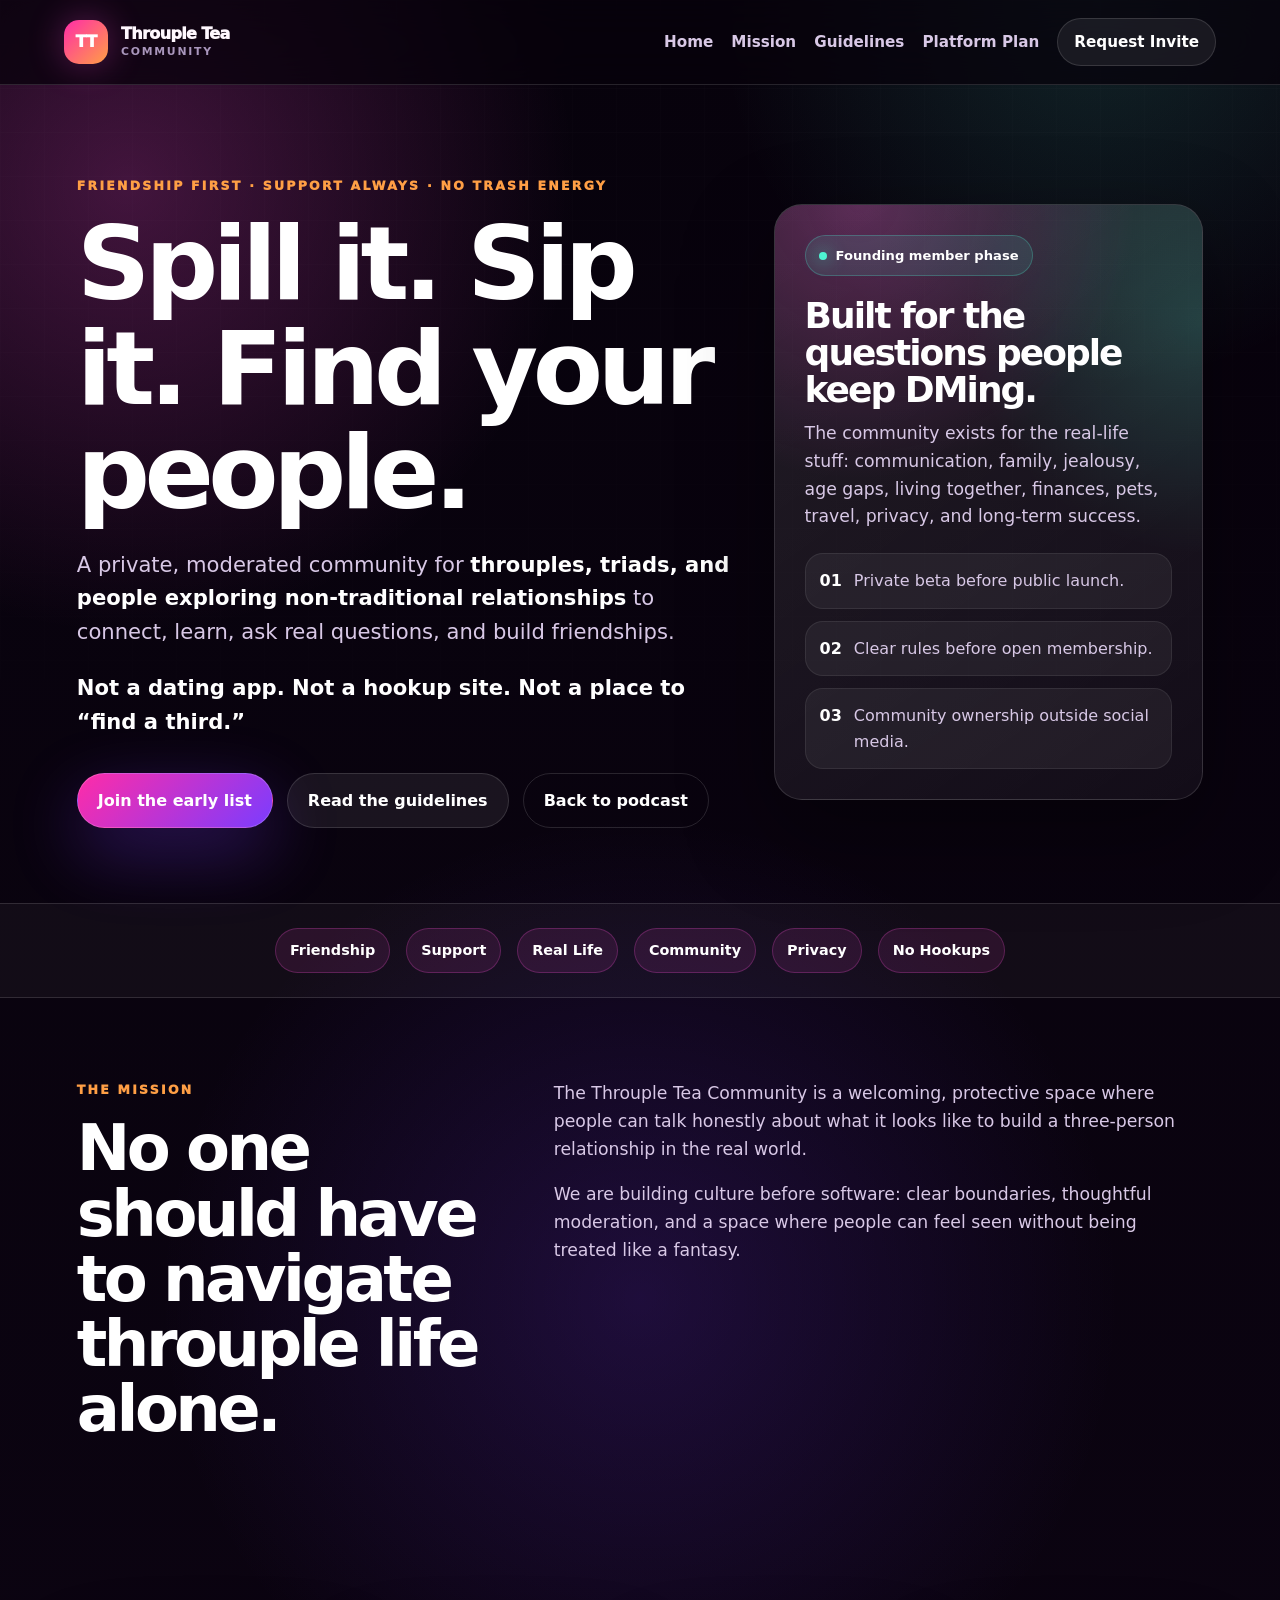
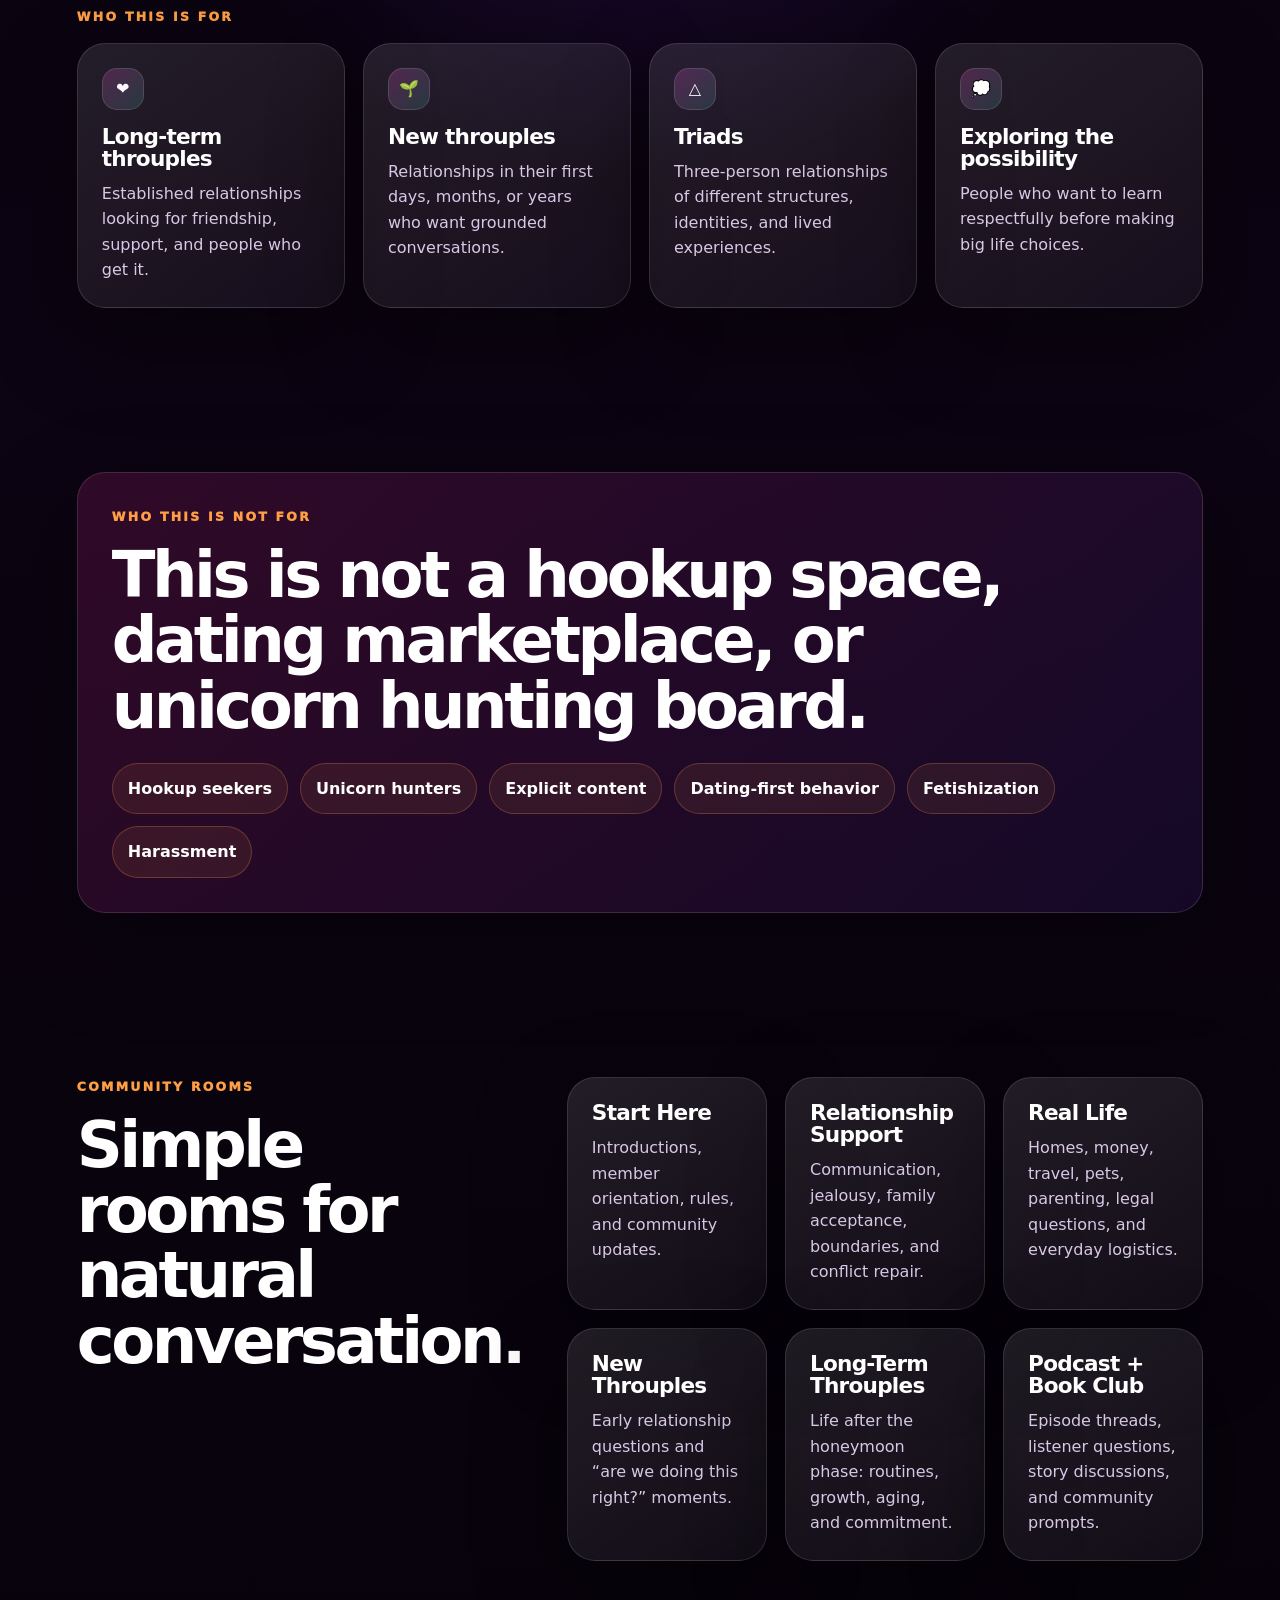
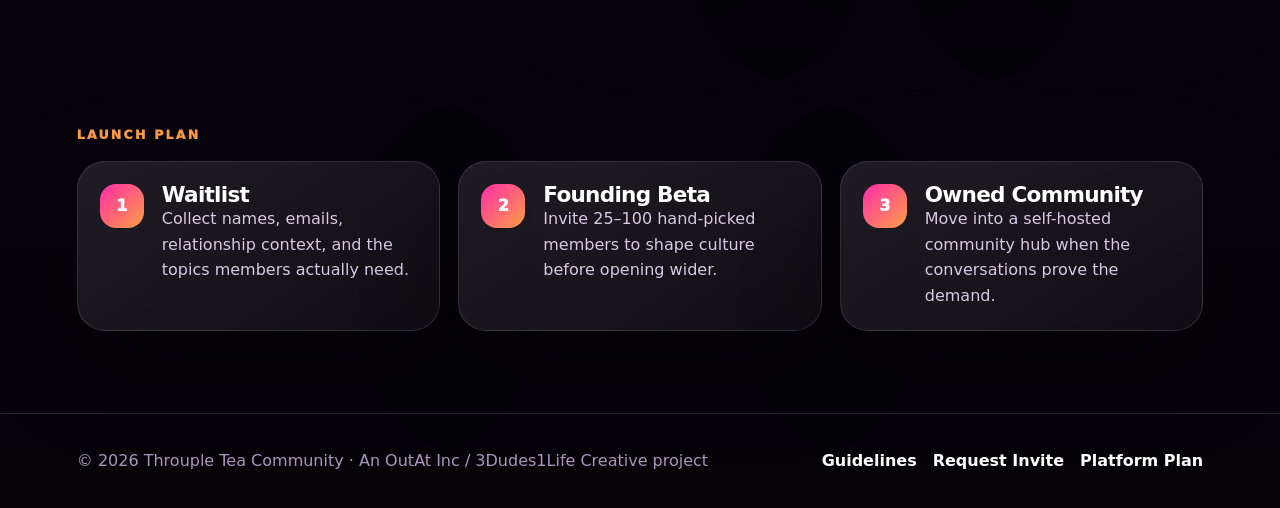
==== index.html @ 33dd2a0a "Add files via upload" ====
<!DOCTYPE html>
<html lang="en">
<head>
  <meta charset="UTF-8" />
  <meta name="viewport" content="width=device-width, initial-scale=1.0" />
  <title>Throuple Tea Community | Friendship First</title>
  <meta name="description" content="A friendship-first community for throuples, triads, and people exploring non-traditional relationships. Not a dating app. Not a hookup site." />
  <meta name="theme-color" content="#07020c" />
  <meta property="og:title" content="Throuple Tea Community" />
  <meta property="og:description" content="A friendship-first community for throuples, triads, and people figuring it out together." />
  <meta property="og:type" content="website" />
  <link rel="icon" href="assets/logo.svg" type="image/svg+xml" />
  <link rel="stylesheet" href="assets/style.css" />
</head>
<body>
  <header class="site-header">
    <a class="brand" href="index.html" aria-label="Throuple Tea Community home">
      <span class="brand-mark">TT</span>
      <span>Throuple Tea <small>Community</small></span>
    </a>
    <nav aria-label="Main navigation">
      <a href="index.html">Home</a>
      <a href="#mission">Mission</a>
      <a href="guidelines.html">Guidelines</a>
      <a href="platform.html">Platform Plan</a>
      <a class="nav-cta" href="join.html">Request Invite</a>
    </nav>
  </header>

  <main>
    <section class="hero">
      <div>
        <p class="eyebrow">Friendship First · Support Always · No Trash Energy</p>
        <h1>Spill it. Sip it. Find your people.</h1>
        <p class="hero-copy">A private, moderated community for <strong>throuples, triads, and people exploring non-traditional relationships</strong> to connect, learn, ask real questions, and build friendships.</p>
        <p class="hero-copy"><strong>Not a dating app. Not a hookup site. Not a place to “find a third.”</strong></p>
        <div class="actions">
          <a class="button primary" href="join.html">Join the early list</a>
          <a class="button secondary" href="guidelines.html">Read the guidelines</a>
          <a class="button ghost" href="https://throupletea.com">Back to podcast</a>
        </div>
      </div>

      <aside class="glass hero-panel" aria-label="Community focus card">
        <span class="status"><span class="dot"></span> Founding member phase</span>
        <h2 class="panel-title">Built for the questions people keep DMing.</h2>
        <p class="section-copy">The community exists for the real-life stuff: communication, family, jealousy, age gaps, living together, finances, pets, travel, privacy, and long-term success.</p>
        <div class="panel-list">
          <div><b>01</b><span>Private beta before public launch.</span></div>
          <div><b>02</b><span>Clear rules before open membership.</span></div>
          <div><b>03</b><span>Community ownership outside social media.</span></div>
        </div>
      </aside>
    </section>

    <section class="strip" aria-label="Positioning statement">
      <div class="strip-inner">
        <span class="tag">Friendship</span>
        <span class="tag">Support</span>
        <span class="tag">Real Life</span>
        <span class="tag">Community</span>
        <span class="tag">Privacy</span>
        <span class="tag">No Hookups</span>
      </div>
    </section>

    <section id="mission" class="section split">
      <div>
        <p class="eyebrow">The Mission</p>
        <h2>No one should have to navigate throuple life alone.</h2>
      </div>
      <div class="section-copy">
        <p>The Throuple Tea Community is a welcoming, protective space where people can talk honestly about what it looks like to build a three-person relationship in the real world.</p>
        <p>We are building culture before software: clear boundaries, thoughtful moderation, and a space where people can feel seen without being treated like a fantasy.</p>
      </div>
    </section>

    <section class="section">
      <p class="eyebrow">Who this is for</p>
      <div class="grid four">
        <article class="feature-card"><div class="icon">❤️</div><h3>Long-term throuples</h3><p>Established relationships looking for friendship, support, and people who get it.</p></article>
        <article class="feature-card"><div class="icon">🌱</div><h3>New throuples</h3><p>Relationships in their first days, months, or years who want grounded conversations.</p></article>
        <article class="feature-card"><div class="icon">△</div><h3>Triads</h3><p>Three-person relationships of different structures, identities, and lived experiences.</p></article>
        <article class="feature-card"><div class="icon">💭</div><h3>Exploring the possibility</h3><p>People who want to learn respectfully before making big life choices.</p></article>
      </div>
    </section>

    <section class="section">
      <div class="notice">
        <p class="eyebrow">Who this is not for</p>
        <h2>This is not a hookup space, dating marketplace, or unicorn hunting board.</h2>
        <div class="pill-grid">
          <span>Hookup seekers</span>
          <span>Unicorn hunters</span>
          <span>Explicit content</span>
          <span>Dating-first behavior</span>
          <span>Fetishization</span>
          <span>Harassment</span>
        </div>
      </div>
    </section>

    <section class="section split">
      <div>
        <p class="eyebrow">Community Rooms</p>
        <h2>Simple rooms for natural conversation.</h2>
      </div>
      <div class="grid three">
        <article class="mini-card"><h3>Start Here</h3><p>Introductions, member orientation, rules, and community updates.</p></article>
        <article class="mini-card"><h3>Relationship Support</h3><p>Communication, jealousy, family acceptance, boundaries, and conflict repair.</p></article>
        <article class="mini-card"><h3>Real Life</h3><p>Homes, money, travel, pets, parenting, legal questions, and everyday logistics.</p></article>
        <article class="mini-card"><h3>New Throuples</h3><p>Early relationship questions and “are we doing this right?” moments.</p></article>
        <article class="mini-card"><h3>Long-Term Throuples</h3><p>Life after the honeymoon phase: routines, growth, aging, and commitment.</p></article>
        <article class="mini-card"><h3>Podcast + Book Club</h3><p>Episode threads, listener questions, story discussions, and community prompts.</p></article>
      </div>
    </section>

    <section class="section">
      <p class="eyebrow">Launch Plan</p>
      <div class="grid three roadmap">
        <article class="glass step"><div><h3>Waitlist</h3><p>Collect names, emails, relationship context, and the topics members actually need.</p></div></article>
        <article class="glass step"><div><h3>Founding Beta</h3><p>Invite 25–100 hand-picked members to shape culture before opening wider.</p></div></article>
        <article class="glass step"><div><h3>Owned Community</h3><p>Move into a self-hosted community hub when the conversations prove the demand.</p></div></article>
      </div>
    </section>
  </main>

  <footer class="site-footer">
    <p>© <span data-year></span> Throuple Tea Community · An OutAt Inc / 3Dudes1Life Creative project</p>
    <div class="footer-links"><a href="guidelines.html">Guidelines</a><a href="join.html">Request Invite</a><a href="platform.html">Platform Plan</a></div>
  </footer>
  <script src="assets/script.js"></script>
</body>
</html>
---- assets/style.css ----
:root{
  --bg:#07020c;
  --bg-2:#10061a;
  --panel:#150b22;
  --panel-2:#211033;
  --ink:#fff8ff;
  --muted:#d8c8e6;
  --soft:#a996bc;
  --pink:#ff4fd8;
  --hot:#ff2ca8;
  --orange:#ff9f45;
  --teal:#4ef4d2;
  --purple:#7b3cff;
  --border:rgba(255,255,255,.13);
  --shadow:0 32px 90px rgba(0,0,0,.38);
  --radius:28px;
}
*{box-sizing:border-box}
html{scroll-behavior:smooth}
body{
  margin:0;
  color:var(--ink);
  font-family:Inter,ui-sans-serif,system-ui,-apple-system,BlinkMacSystemFont,"Segoe UI",sans-serif;
  line-height:1.6;
  background:
    radial-gradient(circle at 10% 5%,rgba(255,79,216,.24),transparent 28rem),
    radial-gradient(circle at 86% 0%,rgba(78,244,210,.14),transparent 24rem),
    radial-gradient(circle at 50% 35%,rgba(123,60,255,.18),transparent 30rem),
    linear-gradient(180deg,var(--bg),#0c0412 54%,#050208);
  min-height:100vh;
}
body:before{
  content:"";position:fixed;inset:0;pointer-events:none;opacity:.24;mix-blend-mode:screen;
  background-image:linear-gradient(rgba(255,255,255,.045) 1px,transparent 1px),linear-gradient(90deg,rgba(255,255,255,.035) 1px,transparent 1px);
  background-size:44px 44px;
  mask-image:linear-gradient(to bottom,black,transparent 80%);
}
a{color:inherit;text-decoration:none}
img{max-width:100%;display:block}
.site-header{
  position:sticky;top:0;z-index:20;display:flex;align-items:center;justify-content:space-between;gap:24px;
  padding:18px clamp(18px,5vw,76px);background:rgba(7,2,12,.74);backdrop-filter:blur(20px);border-bottom:1px solid var(--border)
}
.brand{display:flex;align-items:center;gap:13px;font-weight:950;letter-spacing:-.04em;line-height:1}
.brand-mark{width:44px;height:44px;border-radius:15px;display:grid;place-items:center;background:linear-gradient(135deg,var(--hot),var(--orange));box-shadow:0 0 36px rgba(255,79,216,.32);font-weight:950;color:#fff}
.brand small{display:block;margin-top:5px;color:var(--soft);font-size:.68rem;letter-spacing:.16em;text-transform:uppercase;font-weight:850}
nav{display:flex;gap:18px;align-items:center;color:var(--muted);font-weight:800;font-size:.95rem}
nav a:not(.nav-cta):hover{color:#fff}
.nav-cta,.button{border:1px solid var(--border);border-radius:999px;padding:11px 16px;background:rgba(255,255,255,.07);font-weight:900}
.nav-cta{color:#fff}
.container,section{padding-left:clamp(18px,6vw,92px);padding-right:clamp(18px,6vw,92px)}
.hero{display:grid;grid-template-columns:minmax(0,1.08fr) minmax(310px,.7fr);gap:34px;align-items:center;padding-top:78px;padding-bottom:62px;min-height:calc(100vh - 82px)}
.eyebrow{margin:0 0 16px;color:var(--orange);font-size:.78rem;letter-spacing:.18em;text-transform:uppercase;font-weight:950}
h1,h2,h3{line-height:1.02;margin:0;color:#fff;letter-spacing:-.055em}
h1{font-size:clamp(3rem,8vw,7.4rem);max-width:980px}
h2{font-size:clamp(2.1rem,5vw,4.8rem)}
h3{font-size:1.35rem;letter-spacing:-.035em}
p{margin:0}.lead,.hero-copy{font-size:clamp(1.08rem,2vw,1.32rem);color:var(--muted);max-width:820px;margin-top:22px}.hero-copy strong,.lead strong{color:#fff}
.actions{display:flex;gap:14px;flex-wrap:wrap;margin-top:34px}.button{display:inline-flex;align-items:center;justify-content:center;gap:10px;padding:14px 20px;color:#fff;transition:transform .18s ease,border-color .18s ease,background .18s ease}.button:hover{transform:translateY(-2px);border-color:rgba(255,255,255,.28)}.primary{background:linear-gradient(135deg,var(--hot),var(--purple));box-shadow:0 24px 70px rgba(123,60,255,.33);border-color:rgba(255,255,255,.18)}.secondary{background:rgba(255,255,255,.07)}.ghost{background:transparent}
.glass,.feature-card,.notice,.mini-card,.form-card,.doc-panel{background:linear-gradient(145deg,rgba(255,255,255,.105),rgba(255,255,255,.045));border:1px solid var(--border);box-shadow:var(--shadow);border-radius:var(--radius)}
.hero-panel{padding:30px;position:relative;overflow:hidden}.hero-panel:before{content:"";position:absolute;inset:-2px;background:radial-gradient(circle at 20% 0%,rgba(255,79,216,.26),transparent 40%),radial-gradient(circle at 100% 20%,rgba(78,244,210,.18),transparent 36%);pointer-events:none}.hero-panel>*{position:relative}.status{display:inline-flex;gap:9px;align-items:center;color:#fff;background:rgba(78,244,210,.10);border:1px solid rgba(78,244,210,.25);border-radius:999px;padding:9px 13px;font-weight:900;font-size:.82rem}.dot{width:8px;height:8px;border-radius:50%;background:var(--teal);box-shadow:0 0 18px var(--teal)}.panel-title{font-size:2.25rem;margin:22px 0 12px}.panel-list{display:grid;gap:12px;margin-top:22px}.panel-list div{display:flex;gap:12px;color:var(--muted);padding:14px;border-radius:18px;background:rgba(255,255,255,.055);border:1px solid rgba(255,255,255,.08)}.panel-list b{color:#fff}
.strip{padding-top:24px;padding-bottom:24px;border-top:1px solid var(--border);border-bottom:1px solid var(--border);background:rgba(255,255,255,.035)}.strip-inner{display:flex;gap:16px;justify-content:center;flex-wrap:wrap}.tag{border:1px solid rgba(255,79,216,.24);background:rgba(255,79,216,.10);color:#fff;border-radius:999px;padding:10px 14px;font-weight:850;font-size:.9rem}
.section{padding-top:82px;padding-bottom:82px}.split{display:grid;grid-template-columns:.8fr 1.2fr;gap:44px;align-items:start}.section-copy{color:var(--muted);font-size:1.08rem}.section-copy p+p{margin-top:18px}.grid{display:grid;gap:18px}.grid.four{grid-template-columns:repeat(4,minmax(0,1fr))}.grid.three{grid-template-columns:repeat(3,minmax(0,1fr))}.feature-card,.mini-card{padding:24px}.feature-card p,.mini-card p,.doc-panel li,.doc-panel p{color:var(--muted)}.feature-card h3,.mini-card h3{margin-bottom:11px}.icon{width:42px;height:42px;border-radius:15px;display:grid;place-items:center;background:linear-gradient(135deg,rgba(255,79,216,.22),rgba(78,244,210,.14));border:1px solid rgba(255,255,255,.12);margin-bottom:16px}
.notice{padding:34px;background:linear-gradient(135deg,rgba(255,44,168,.15),rgba(123,60,255,.10));}.notice h2{max-width:900px}.pill-grid{display:flex;gap:12px;flex-wrap:wrap;margin-top:24px}.pill-grid span{border-radius:999px;border:1px solid rgba(255,159,69,.25);background:rgba(255,159,69,.09);padding:12px 15px;font-weight:900;color:#fff}.roadmap{counter-reset:step}.step{display:grid;grid-template-columns:auto 1fr;gap:18px;align-items:start;padding:22px}.step:before{counter-increment:step;content:counter(step);width:44px;height:44px;border-radius:16px;display:grid;place-items:center;background:linear-gradient(135deg,var(--hot),var(--orange));font-weight:950}.step p{color:var(--muted)}
.page-hero{padding-top:72px;padding-bottom:38px}.doc-panel{padding:clamp(24px,4vw,44px);max-width:1100px;margin:0 auto 26px}.doc-panel h2{font-size:clamp(1.8rem,3vw,3.1rem);margin-bottom:18px}.doc-panel h3{margin-top:8px}.doc-panel ul{margin:16px 0 0;padding-left:22px}.doc-panel li{margin:10px 0}.rules-grid{display:grid;grid-template-columns:repeat(2,minmax(0,1fr));gap:16px}.rule{padding:18px;border-radius:20px;background:rgba(255,255,255,.055);border:1px solid rgba(255,255,255,.08)}
.join-layout{display:grid;grid-template-columns:.8fr 1fr;gap:34px;align-items:start}.form-card{padding:28px}.form-card label{display:block;font-weight:850;color:#fff;margin:0 0 16px}.form-card input,.form-card select,.form-card textarea{width:100%;margin-top:8px;padding:13px 14px;border-radius:15px;border:1px solid var(--border);background:rgba(0,0,0,.22);color:#fff;font:inherit}.form-card textarea{resize:vertical}.helper{color:var(--soft);font-size:.9rem;margin-top:14px}.check-list{display:grid;gap:13px;margin-top:24px}.check-list div{padding:16px 18px;border-radius:19px;background:rgba(255,255,255,.055);border:1px solid rgba(255,255,255,.08);color:var(--muted)}.check-list b{color:#fff}
.site-footer{padding:34px clamp(18px,6vw,92px);border-top:1px solid var(--border);color:var(--soft);display:flex;gap:18px;justify-content:space-between;flex-wrap:wrap}.site-footer a{color:#fff;font-weight:800}.footer-links{display:flex;gap:16px;flex-wrap:wrap}
@media(max-width:980px){.hero,.split,.join-layout{grid-template-columns:1fr}.grid.four,.grid.three,.rules-grid{grid-template-columns:1fr 1fr}.hero{min-height:auto;padding-top:52px}nav{flex-wrap:wrap;justify-content:flex-start}.site-header{align-items:flex-start;flex-direction:column}}
@media(max-width:620px){.grid.four,.grid.three,.rules-grid{grid-template-columns:1fr}h1{font-size:clamp(2.7rem,14vw,4.8rem)}.site-header{padding-top:15px}.brand-mark{width:38px;height:38px}.section{padding-top:56px;padding-bottom:56px}.site-footer{display:block}.footer-links{margin-top:12px}}
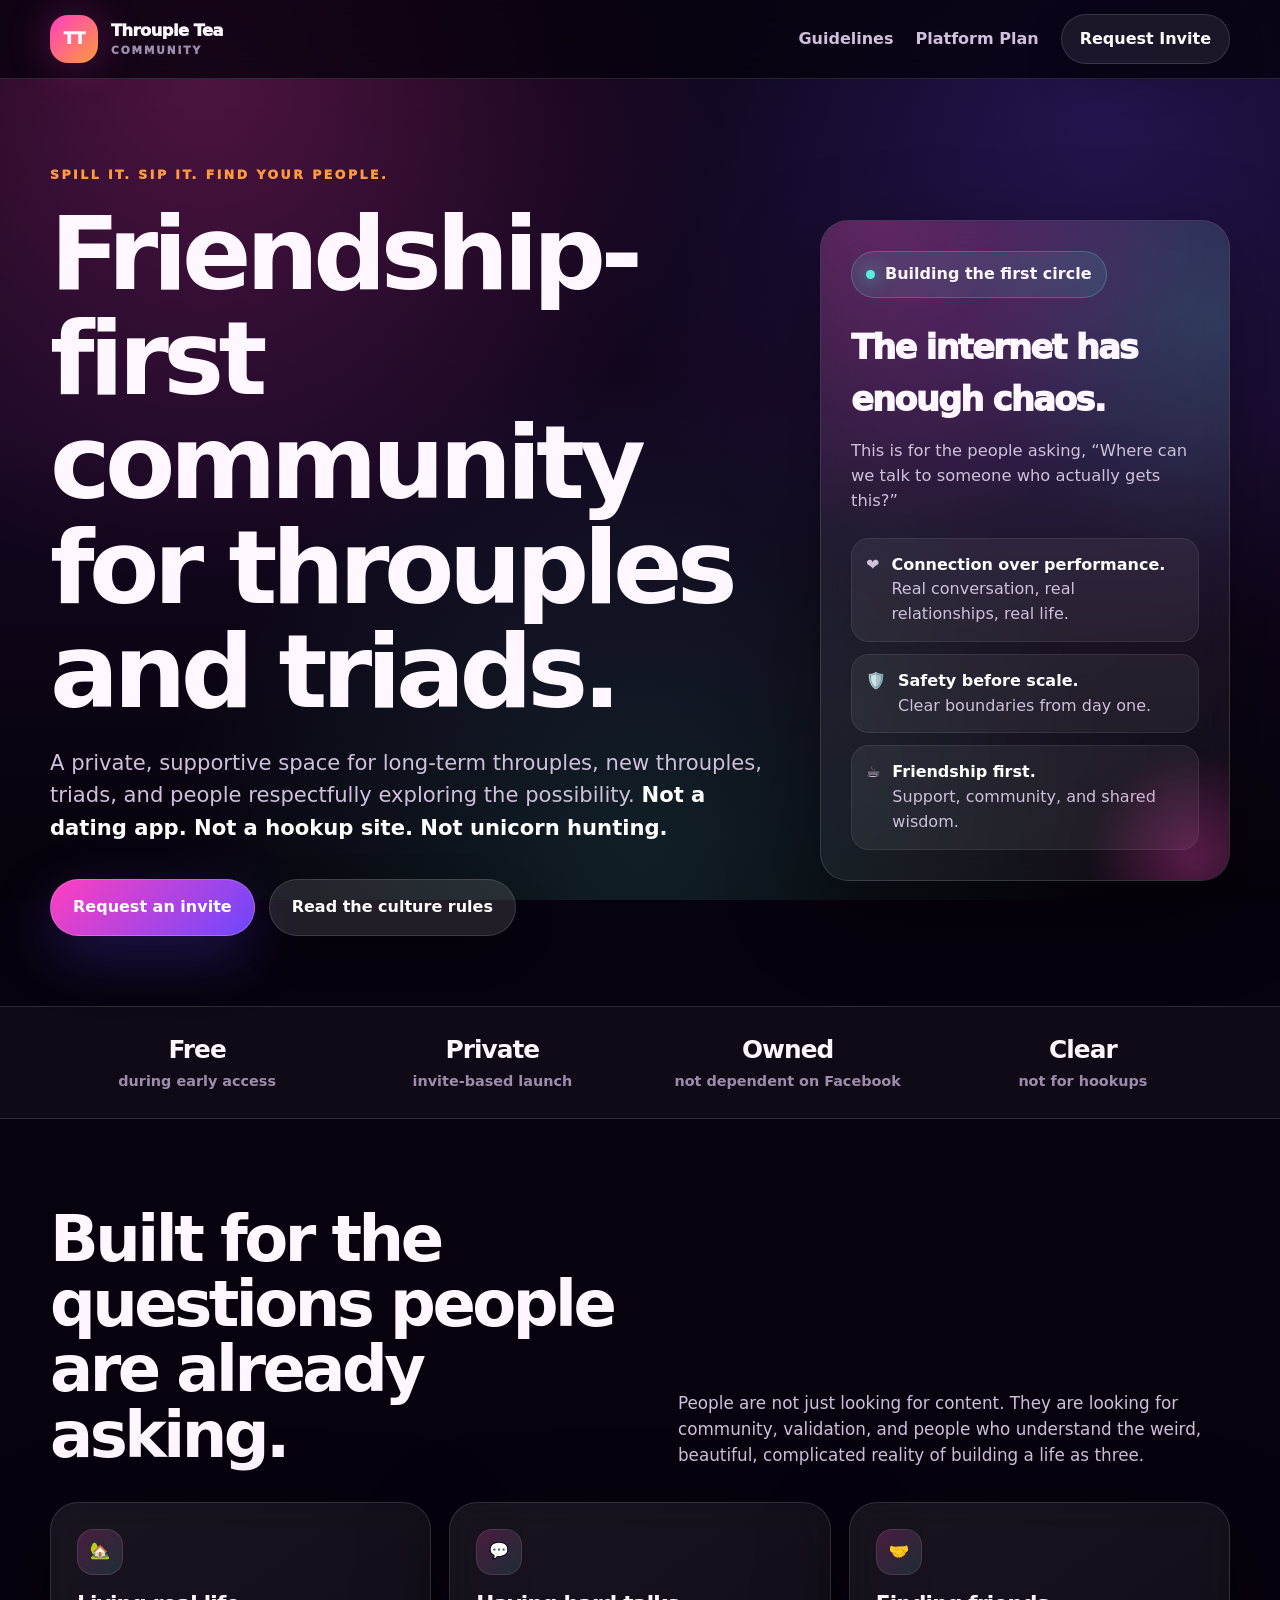
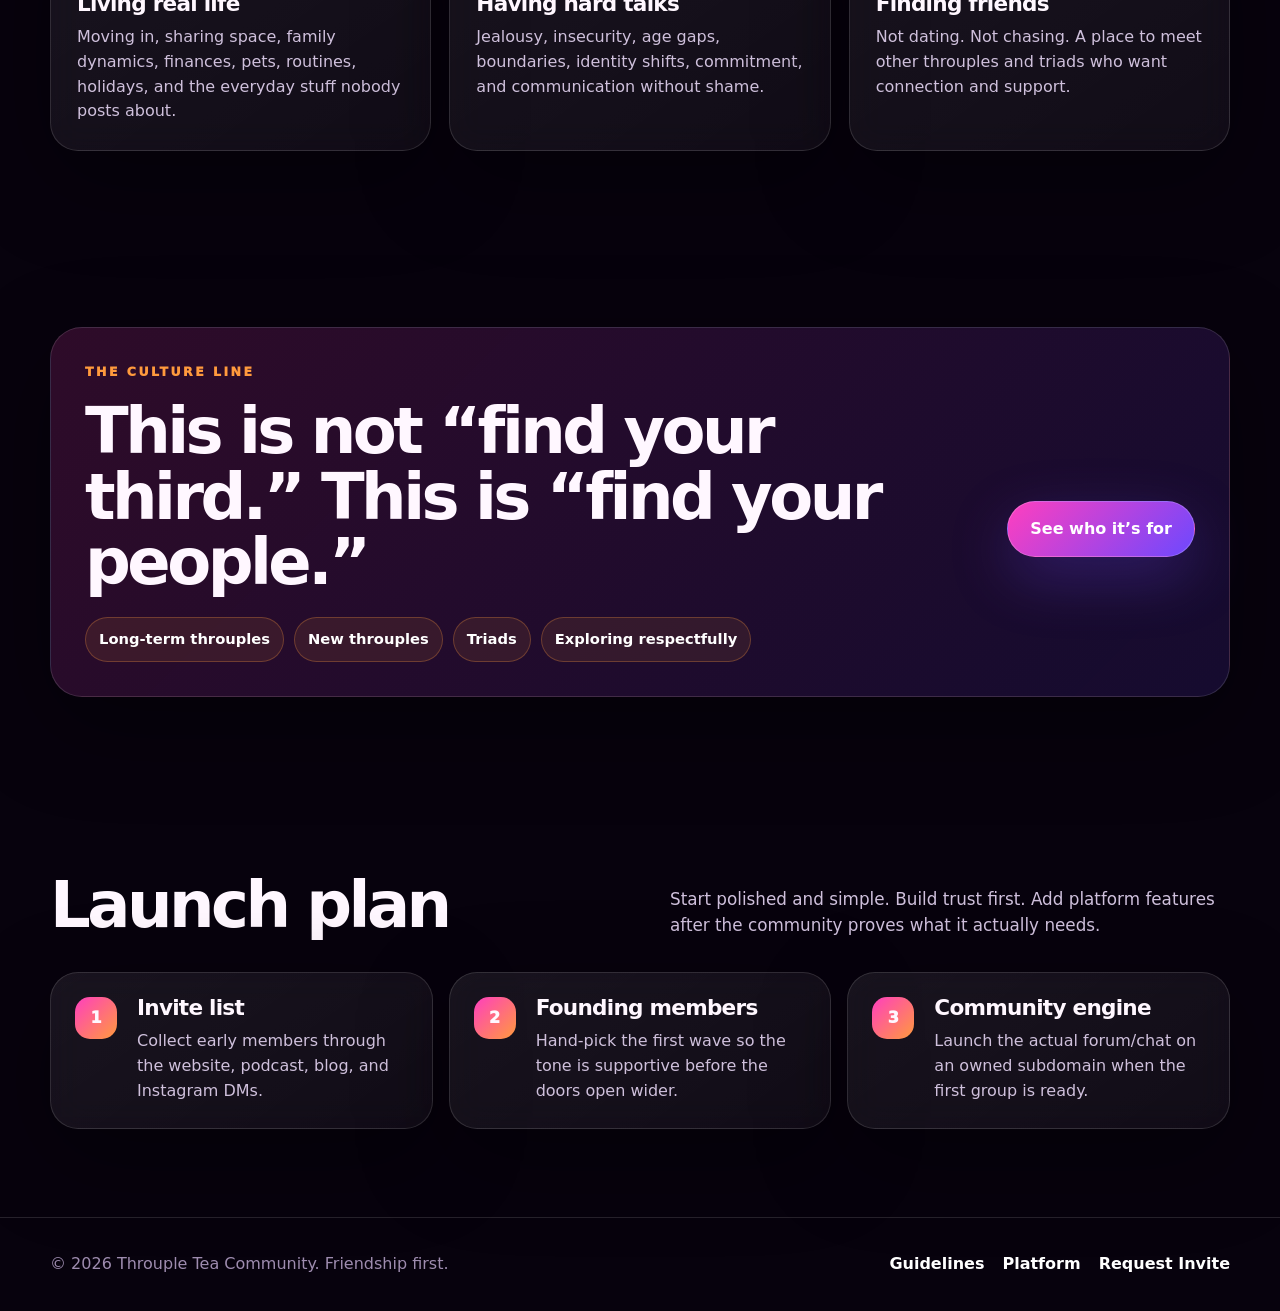
==== commit 8992f99d: "Add files via upload" ====
--- a/index.html
+++ b/index.html
@@ -1,134 +1 @@
-<!DOCTYPE html>
-<html lang="en">
-<head>
-  <meta charset="UTF-8" />
-  <meta name="viewport" content="width=device-width, initial-scale=1.0" />
-  <title>Throuple Tea Community | Friendship First</title>
-  <meta name="description" content="A friendship-first community for throuples, triads, and people exploring non-traditional relationships. Not a dating app. Not a hookup site." />
-  <meta name="theme-color" content="#07020c" />
-  <meta property="og:title" content="Throuple Tea Community" />
-  <meta property="og:description" content="A friendship-first community for throuples, triads, and people figuring it out together." />
-  <meta property="og:type" content="website" />
-  <link rel="icon" href="assets/logo.svg" type="image/svg+xml" />
-  <link rel="stylesheet" href="assets/style.css" />
-</head>
-<body>
-  <header class="site-header">
-    <a class="brand" href="index.html" aria-label="Throuple Tea Community home">
-      <span class="brand-mark">TT</span>
-      <span>Throuple Tea <small>Community</small></span>
-    </a>
-    <nav aria-label="Main navigation">
-      <a href="index.html">Home</a>
-      <a href="#mission">Mission</a>
-      <a href="guidelines.html">Guidelines</a>
-      <a href="platform.html">Platform Plan</a>
-      <a class="nav-cta" href="join.html">Request Invite</a>
-    </nav>
-  </header>
-
-  <main>
-    <section class="hero">
-      <div>
-        <p class="eyebrow">Friendship First · Support Always · No Trash Energy</p>
-        <h1>Spill it. Sip it. Find your people.</h1>
-        <p class="hero-copy">A private, moderated community for <strong>throuples, triads, and people exploring non-traditional relationships</strong> to connect, learn, ask real questions, and build friendships.</p>
-        <p class="hero-copy"><strong>Not a dating app. Not a hookup site. Not a place to “find a third.”</strong></p>
-        <div class="actions">
-          <a class="button primary" href="join.html">Join the early list</a>
-          <a class="button secondary" href="guidelines.html">Read the guidelines</a>
-          <a class="button ghost" href="https://throupletea.com">Back to podcast</a>
-        </div>
-      </div>
-
-      <aside class="glass hero-panel" aria-label="Community focus card">
-        <span class="status"><span class="dot"></span> Founding member phase</span>
-        <h2 class="panel-title">Built for the questions people keep DMing.</h2>
-        <p class="section-copy">The community exists for the real-life stuff: communication, family, jealousy, age gaps, living together, finances, pets, travel, privacy, and long-term success.</p>
-        <div class="panel-list">
-          <div><b>01</b><span>Private beta before public launch.</span></div>
-          <div><b>02</b><span>Clear rules before open membership.</span></div>
-          <div><b>03</b><span>Community ownership outside social media.</span></div>
-        </div>
-      </aside>
-    </section>
-
-    <section class="strip" aria-label="Positioning statement">
-      <div class="strip-inner">
-        <span class="tag">Friendship</span>
-        <span class="tag">Support</span>
-        <span class="tag">Real Life</span>
-        <span class="tag">Community</span>
-        <span class="tag">Privacy</span>
-        <span class="tag">No Hookups</span>
-      </div>
-    </section>
-
-    <section id="mission" class="section split">
-      <div>
-        <p class="eyebrow">The Mission</p>
-        <h2>No one should have to navigate throuple life alone.</h2>
-      </div>
-      <div class="section-copy">
-        <p>The Throuple Tea Community is a welcoming, protective space where people can talk honestly about what it looks like to build a three-person relationship in the real world.</p>
-        <p>We are building culture before software: clear boundaries, thoughtful moderation, and a space where people can feel seen without being treated like a fantasy.</p>
-      </div>
-    </section>
-
-    <section class="section">
-      <p class="eyebrow">Who this is for</p>
-      <div class="grid four">
-        <article class="feature-card"><div class="icon">❤️</div><h3>Long-term throuples</h3><p>Established relationships looking for friendship, support, and people who get it.</p></article>
-        <article class="feature-card"><div class="icon">🌱</div><h3>New throuples</h3><p>Relationships in their first days, months, or years who want grounded conversations.</p></article>
-        <article class="feature-card"><div class="icon">△</div><h3>Triads</h3><p>Three-person relationships of different structures, identities, and lived experiences.</p></article>
-        <article class="feature-card"><div class="icon">💭</div><h3>Exploring the possibility</h3><p>People who want to learn respectfully before making big life choices.</p></article>
-      </div>
-    </section>
-
-    <section class="section">
-      <div class="notice">
-        <p class="eyebrow">Who this is not for</p>
-        <h2>This is not a hookup space, dating marketplace, or unicorn hunting board.</h2>
-        <div class="pill-grid">
-          <span>Hookup seekers</span>
-          <span>Unicorn hunters</span>
-          <span>Explicit content</span>
-          <span>Dating-first behavior</span>
-          <span>Fetishization</span>
-          <span>Harassment</span>
-        </div>
-      </div>
-    </section>
-
-    <section class="section split">
-      <div>
-        <p class="eyebrow">Community Rooms</p>
-        <h2>Simple rooms for natural conversation.</h2>
-      </div>
-      <div class="grid three">
-        <article class="mini-card"><h3>Start Here</h3><p>Introductions, member orientation, rules, and community updates.</p></article>
-        <article class="mini-card"><h3>Relationship Support</h3><p>Communication, jealousy, family acceptance, boundaries, and conflict repair.</p></article>
-        <article class="mini-card"><h3>Real Life</h3><p>Homes, money, travel, pets, parenting, legal questions, and everyday logistics.</p></article>
-        <article class="mini-card"><h3>New Throuples</h3><p>Early relationship questions and “are we doing this right?” moments.</p></article>
-        <article class="mini-card"><h3>Long-Term Throuples</h3><p>Life after the honeymoon phase: routines, growth, aging, and commitment.</p></article>
-        <article class="mini-card"><h3>Podcast + Book Club</h3><p>Episode threads, listener questions, story discussions, and community prompts.</p></article>
-      </div>
-    </section>
-
-    <section class="section">
-      <p class="eyebrow">Launch Plan</p>
-      <div class="grid three roadmap">
-        <article class="glass step"><div><h3>Waitlist</h3><p>Collect names, emails, relationship context, and the topics members actually need.</p></div></article>
-        <article class="glass step"><div><h3>Founding Beta</h3><p>Invite 25–100 hand-picked members to shape culture before opening wider.</p></div></article>
-        <article class="glass step"><div><h3>Owned Community</h3><p>Move into a self-hosted community hub when the conversations prove the demand.</p></div></article>
-      </div>
-    </section>
-  </main>
-
-  <footer class="site-footer">
-    <p>© <span data-year></span> Throuple Tea Community · An OutAt Inc / 3Dudes1Life Creative project</p>
-    <div class="footer-links"><a href="guidelines.html">Guidelines</a><a href="join.html">Request Invite</a><a href="platform.html">Platform Plan</a></div>
-  </footer>
-  <script src="assets/script.js"></script>
-</body>
-</html>
+<!DOCTYPE html><html lang="en"><head><meta charset="UTF-8"><meta name="viewport" content="width=device-width,initial-scale=1"><title>Throuple Tea Community | Friendship-first support for throuples & triads</title><meta name="description" content="A friendship-first community for throuples, triads, and people exploring non-traditional relationships."><meta name="theme-color" content="#07020d"><link rel="icon" href="assets/logo.svg" type="image/svg+xml"><link rel="stylesheet" href="assets/style.css"></head><body><a class="skip" href="#main">Skip to content</a><header class="site-header"><div class="wrap nav-wrap"><a class="brand" href="index.html"><span class="brand-mark">TT</span><span class="brand-name">Throuple Tea <span>Community</span></span></a><nav class="nav"><a href="guidelines.html">Guidelines</a><a href="platform.html">Platform Plan</a><a class="nav-cta" href="join.html">Request Invite</a></nav><a class="nav-cta mobile-menu" href="join.html">Join</a></div></header><main id="main"><section class="hero"><div class="wrap hero-grid"><div><p class="eyebrow">Spill it. Sip it. Find your people.</p><h1>Friendship-first community for throuples and triads.</h1><p class="lead">A private, supportive space for long-term throuples, new throuples, triads, and people respectfully exploring the possibility. <strong>Not a dating app. Not a hookup site. Not unicorn hunting.</strong></p><div class="actions"><a class="btn primary" href="join.html">Request an invite</a><a class="btn light" href="guidelines.html">Read the culture rules</a></div></div><aside class="hero-card"><span class="status"><span class="dot"></span> Building the first circle</span><div class="card-title">The internet has enough chaos.</div><p class="card-copy">This is for the people asking, “Where can we talk to someone who actually gets this?”</p><div class="check-stack"><div class="check"><span>❤️</span><p><b>Connection over performance.</b><br>Real conversation, real relationships, real life.</p></div><div class="check"><span>🛡️</span><p><b>Safety before scale.</b><br>Clear boundaries from day one.</p></div><div class="check"><span>☕</span><p><b>Friendship first.</b><br>Support, community, and shared wisdom.</p></div></div><span class="burst"></span></aside></div></section><section class="stat-strip"><div class="wrap stats"><div class="stat"><b>Free</b><span>during early access</span></div><div class="stat"><b>Private</b><span>invite-based launch</span></div><div class="stat"><b>Owned</b><span>not dependent on Facebook</span></div><div class="stat"><b>Clear</b><span>not for hookups</span></div></div></section><section class="section"><div class="wrap"><div class="section-head"><h2>Built for the questions people are already asking.</h2><p>People are not just looking for content. They are looking for community, validation, and people who understand the weird, beautiful, complicated reality of building a life as three.</p></div><div class="cards three"><article class="mini"><div class="icon">🏡</div><h3>Living real life</h3><p>Moving in, sharing space, family dynamics, finances, pets, routines, holidays, and the everyday stuff nobody posts about.</p></article><article class="mini"><div class="icon">💬</div><h3>Having hard talks</h3><p>Jealousy, insecurity, age gaps, boundaries, identity shifts, commitment, and communication without shame.</p></article><article class="mini"><div class="icon">🤝</div><h3>Finding friends</h3><p>Not dating. Not chasing. A place to meet other throuples and triads who want connection and support.</p></article></div></div></section><section class="section"><div class="wrap callout"><div class="callout-grid"><div><p class="eyebrow">The culture line</p><h2>This is not “find your third.” This is “find your people.”</h2><div class="pill-row"><span class="pill">Long-term throuples</span><span class="pill">New throuples</span><span class="pill">Triads</span><span class="pill">Exploring respectfully</span></div></div><div class="actions"><a class="btn primary" href="guidelines.html">See who it’s for</a></div></div></div></section><section class="section"><div class="wrap"><div class="section-head"><h2>Launch plan</h2><p>Start polished and simple. Build trust first. Add platform features after the community proves what it actually needs.</p></div><div class="cards three steps"><article class="mini step"><h3>Invite list</h3><p>Collect early members through the website, podcast, blog, and Instagram DMs.</p></article><article class="mini step"><h3>Founding members</h3><p>Hand-pick the first wave so the tone is supportive before the doors open wider.</p></article><article class="mini step"><h3>Community engine</h3><p>Launch the actual forum/chat on an owned subdomain when the first group is ready.</p></article></div></div></section></main><footer class="footer"><div class="wrap"><p>© <span data-year></span> Throuple Tea Community. Friendship first.</p><div class="footer-links"><a href="guidelines.html">Guidelines</a><a href="platform.html">Platform</a><a href="join.html">Request Invite</a></div></div></footer><script src="assets/script.js"></script></body></html>
--- a/assets/style.css
+++ b/assets/style.css
@@ -1,69 +1,14 @@
 :root{
-  --bg:#07020c;
-  --bg-2:#10061a;
-  --panel:#150b22;
-  --panel-2:#211033;
-  --ink:#fff8ff;
-  --muted:#d8c8e6;
-  --soft:#a996bc;
-  --pink:#ff4fd8;
-  --hot:#ff2ca8;
-  --orange:#ff9f45;
-  --teal:#4ef4d2;
-  --purple:#7b3cff;
-  --border:rgba(255,255,255,.13);
-  --shadow:0 32px 90px rgba(0,0,0,.38);
-  --radius:28px;
+  --ink:#fff7ff;--muted:#cfc0dc;--soft:#9e8caf;--bg:#07020d;--bg2:#11071a;
+  --card:rgba(255,255,255,.075);--card2:rgba(255,255,255,.045);--line:rgba(255,255,255,.13);
+  --pink:#ff3fbf;--magenta:#d934ff;--purple:#6d48ff;--orange:#ff9a3d;--teal:#55f0dd;
+  --max:1180px;--radius:28px;--shadow:0 28px 90px rgba(0,0,0,.38);
 }
-*{box-sizing:border-box}
-html{scroll-behavior:smooth}
-body{
-  margin:0;
-  color:var(--ink);
-  font-family:Inter,ui-sans-serif,system-ui,-apple-system,BlinkMacSystemFont,"Segoe UI",sans-serif;
-  line-height:1.6;
-  background:
-    radial-gradient(circle at 10% 5%,rgba(255,79,216,.24),transparent 28rem),
-    radial-gradient(circle at 86% 0%,rgba(78,244,210,.14),transparent 24rem),
-    radial-gradient(circle at 50% 35%,rgba(123,60,255,.18),transparent 30rem),
-    linear-gradient(180deg,var(--bg),#0c0412 54%,#050208);
-  min-height:100vh;
-}
-body:before{
-  content:"";position:fixed;inset:0;pointer-events:none;opacity:.24;mix-blend-mode:screen;
-  background-image:linear-gradient(rgba(255,255,255,.045) 1px,transparent 1px),linear-gradient(90deg,rgba(255,255,255,.035) 1px,transparent 1px);
-  background-size:44px 44px;
-  mask-image:linear-gradient(to bottom,black,transparent 80%);
-}
-a{color:inherit;text-decoration:none}
-img{max-width:100%;display:block}
-.site-header{
-  position:sticky;top:0;z-index:20;display:flex;align-items:center;justify-content:space-between;gap:24px;
-  padding:18px clamp(18px,5vw,76px);background:rgba(7,2,12,.74);backdrop-filter:blur(20px);border-bottom:1px solid var(--border)
-}
-.brand{display:flex;align-items:center;gap:13px;font-weight:950;letter-spacing:-.04em;line-height:1}
-.brand-mark{width:44px;height:44px;border-radius:15px;display:grid;place-items:center;background:linear-gradient(135deg,var(--hot),var(--orange));box-shadow:0 0 36px rgba(255,79,216,.32);font-weight:950;color:#fff}
-.brand small{display:block;margin-top:5px;color:var(--soft);font-size:.68rem;letter-spacing:.16em;text-transform:uppercase;font-weight:850}
-nav{display:flex;gap:18px;align-items:center;color:var(--muted);font-weight:800;font-size:.95rem}
-nav a:not(.nav-cta):hover{color:#fff}
-.nav-cta,.button{border:1px solid var(--border);border-radius:999px;padding:11px 16px;background:rgba(255,255,255,.07);font-weight:900}
-.nav-cta{color:#fff}
-.container,section{padding-left:clamp(18px,6vw,92px);padding-right:clamp(18px,6vw,92px)}
-.hero{display:grid;grid-template-columns:minmax(0,1.08fr) minmax(310px,.7fr);gap:34px;align-items:center;padding-top:78px;padding-bottom:62px;min-height:calc(100vh - 82px)}
-.eyebrow{margin:0 0 16px;color:var(--orange);font-size:.78rem;letter-spacing:.18em;text-transform:uppercase;font-weight:950}
-h1,h2,h3{line-height:1.02;margin:0;color:#fff;letter-spacing:-.055em}
-h1{font-size:clamp(3rem,8vw,7.4rem);max-width:980px}
-h2{font-size:clamp(2.1rem,5vw,4.8rem)}
-h3{font-size:1.35rem;letter-spacing:-.035em}
-p{margin:0}.lead,.hero-copy{font-size:clamp(1.08rem,2vw,1.32rem);color:var(--muted);max-width:820px;margin-top:22px}.hero-copy strong,.lead strong{color:#fff}
-.actions{display:flex;gap:14px;flex-wrap:wrap;margin-top:34px}.button{display:inline-flex;align-items:center;justify-content:center;gap:10px;padding:14px 20px;color:#fff;transition:transform .18s ease,border-color .18s ease,background .18s ease}.button:hover{transform:translateY(-2px);border-color:rgba(255,255,255,.28)}.primary{background:linear-gradient(135deg,var(--hot),var(--purple));box-shadow:0 24px 70px rgba(123,60,255,.33);border-color:rgba(255,255,255,.18)}.secondary{background:rgba(255,255,255,.07)}.ghost{background:transparent}
-.glass,.feature-card,.notice,.mini-card,.form-card,.doc-panel{background:linear-gradient(145deg,rgba(255,255,255,.105),rgba(255,255,255,.045));border:1px solid var(--border);box-shadow:var(--shadow);border-radius:var(--radius)}
-.hero-panel{padding:30px;position:relative;overflow:hidden}.hero-panel:before{content:"";position:absolute;inset:-2px;background:radial-gradient(circle at 20% 0%,rgba(255,79,216,.26),transparent 40%),radial-gradient(circle at 100% 20%,rgba(78,244,210,.18),transparent 36%);pointer-events:none}.hero-panel>*{position:relative}.status{display:inline-flex;gap:9px;align-items:center;color:#fff;background:rgba(78,244,210,.10);border:1px solid rgba(78,244,210,.25);border-radius:999px;padding:9px 13px;font-weight:900;font-size:.82rem}.dot{width:8px;height:8px;border-radius:50%;background:var(--teal);box-shadow:0 0 18px var(--teal)}.panel-title{font-size:2.25rem;margin:22px 0 12px}.panel-list{display:grid;gap:12px;margin-top:22px}.panel-list div{display:flex;gap:12px;color:var(--muted);padding:14px;border-radius:18px;background:rgba(255,255,255,.055);border:1px solid rgba(255,255,255,.08)}.panel-list b{color:#fff}
-.strip{padding-top:24px;padding-bottom:24px;border-top:1px solid var(--border);border-bottom:1px solid var(--border);background:rgba(255,255,255,.035)}.strip-inner{display:flex;gap:16px;justify-content:center;flex-wrap:wrap}.tag{border:1px solid rgba(255,79,216,.24);background:rgba(255,79,216,.10);color:#fff;border-radius:999px;padding:10px 14px;font-weight:850;font-size:.9rem}
-.section{padding-top:82px;padding-bottom:82px}.split{display:grid;grid-template-columns:.8fr 1.2fr;gap:44px;align-items:start}.section-copy{color:var(--muted);font-size:1.08rem}.section-copy p+p{margin-top:18px}.grid{display:grid;gap:18px}.grid.four{grid-template-columns:repeat(4,minmax(0,1fr))}.grid.three{grid-template-columns:repeat(3,minmax(0,1fr))}.feature-card,.mini-card{padding:24px}.feature-card p,.mini-card p,.doc-panel li,.doc-panel p{color:var(--muted)}.feature-card h3,.mini-card h3{margin-bottom:11px}.icon{width:42px;height:42px;border-radius:15px;display:grid;place-items:center;background:linear-gradient(135deg,rgba(255,79,216,.22),rgba(78,244,210,.14));border:1px solid rgba(255,255,255,.12);margin-bottom:16px}
-.notice{padding:34px;background:linear-gradient(135deg,rgba(255,44,168,.15),rgba(123,60,255,.10));}.notice h2{max-width:900px}.pill-grid{display:flex;gap:12px;flex-wrap:wrap;margin-top:24px}.pill-grid span{border-radius:999px;border:1px solid rgba(255,159,69,.25);background:rgba(255,159,69,.09);padding:12px 15px;font-weight:900;color:#fff}.roadmap{counter-reset:step}.step{display:grid;grid-template-columns:auto 1fr;gap:18px;align-items:start;padding:22px}.step:before{counter-increment:step;content:counter(step);width:44px;height:44px;border-radius:16px;display:grid;place-items:center;background:linear-gradient(135deg,var(--hot),var(--orange));font-weight:950}.step p{color:var(--muted)}
-.page-hero{padding-top:72px;padding-bottom:38px}.doc-panel{padding:clamp(24px,4vw,44px);max-width:1100px;margin:0 auto 26px}.doc-panel h2{font-size:clamp(1.8rem,3vw,3.1rem);margin-bottom:18px}.doc-panel h3{margin-top:8px}.doc-panel ul{margin:16px 0 0;padding-left:22px}.doc-panel li{margin:10px 0}.rules-grid{display:grid;grid-template-columns:repeat(2,minmax(0,1fr));gap:16px}.rule{padding:18px;border-radius:20px;background:rgba(255,255,255,.055);border:1px solid rgba(255,255,255,.08)}
-.join-layout{display:grid;grid-template-columns:.8fr 1fr;gap:34px;align-items:start}.form-card{padding:28px}.form-card label{display:block;font-weight:850;color:#fff;margin:0 0 16px}.form-card input,.form-card select,.form-card textarea{width:100%;margin-top:8px;padding:13px 14px;border-radius:15px;border:1px solid var(--border);background:rgba(0,0,0,.22);color:#fff;font:inherit}.form-card textarea{resize:vertical}.helper{color:var(--soft);font-size:.9rem;margin-top:14px}.check-list{display:grid;gap:13px;margin-top:24px}.check-list div{padding:16px 18px;border-radius:19px;background:rgba(255,255,255,.055);border:1px solid rgba(255,255,255,.08);color:var(--muted)}.check-list b{color:#fff}
-.site-footer{padding:34px clamp(18px,6vw,92px);border-top:1px solid var(--border);color:var(--soft);display:flex;gap:18px;justify-content:space-between;flex-wrap:wrap}.site-footer a{color:#fff;font-weight:800}.footer-links{display:flex;gap:16px;flex-wrap:wrap}
-@media(max-width:980px){.hero,.split,.join-layout{grid-template-columns:1fr}.grid.four,.grid.three,.rules-grid{grid-template-columns:1fr 1fr}.hero{min-height:auto;padding-top:52px}nav{flex-wrap:wrap;justify-content:flex-start}.site-header{align-items:flex-start;flex-direction:column}}
-@media(max-width:620px){.grid.four,.grid.three,.rules-grid{grid-template-columns:1fr}h1{font-size:clamp(2.7rem,14vw,4.8rem)}.site-header{padding-top:15px}.brand-mark{width:38px;height:38px}.section{padding-top:56px;padding-bottom:56px}.site-footer{display:block}.footer-links{margin-top:12px}}
+*{box-sizing:border-box}html{scroll-behavior:smooth}body{margin:0;background:var(--bg);color:var(--ink);font-family:Inter,ui-sans-serif,system-ui,-apple-system,BlinkMacSystemFont,"Segoe UI",sans-serif;line-height:1.55;overflow-x:hidden}body:before{content:"";position:fixed;inset:0;z-index:-3;background:radial-gradient(circle at 16% 8%,rgba(255,63,191,.28),transparent 32rem),radial-gradient(circle at 86% 12%,rgba(109,72,255,.25),transparent 34rem),radial-gradient(circle at 50% 95%,rgba(85,240,221,.12),transparent 30rem),linear-gradient(180deg,#08020f 0%,#130720 48%,#06020a 100%)}body:after{content:"";position:fixed;inset:0;z-index:-2;opacity:.28;background-image:linear-gradient(rgba(255,255,255,.035) 1px,transparent 1px),linear-gradient(90deg,rgba(255,255,255,.03) 1px,transparent 1px);background-size:52px 52px;mask-image:linear-gradient(to bottom,black 0%,transparent 78%)}
+a{color:inherit;text-decoration:none}p{margin:0}img{max-width:100%;display:block}.wrap{width:min(var(--max),calc(100% - 44px));margin-inline:auto}.skip{position:absolute;left:-999px}.skip:focus{left:20px;top:20px;background:#fff;color:#000;padding:10px 14px;border-radius:12px;z-index:999}
+.site-header{position:sticky;top:0;z-index:50;border-bottom:1px solid var(--line);background:rgba(7,2,13,.78);backdrop-filter:blur(22px)}.nav-wrap{min-height:78px;display:flex;align-items:center;justify-content:space-between;gap:24px}.brand{display:flex;align-items:center;gap:13px;font-weight:950;letter-spacing:-.035em}.brand-mark{width:48px;height:48px;border-radius:18px;display:grid;place-items:center;background:linear-gradient(135deg,var(--pink),var(--orange));box-shadow:0 0 44px rgba(255,63,191,.3);font-weight:950}.brand-name{font-size:1.02rem;line-height:1}.brand-name span{display:block;color:var(--soft);font-size:.66rem;text-transform:uppercase;letter-spacing:.18em;margin-top:6px}.nav{display:flex;align-items:center;gap:22px;color:var(--muted);font-weight:850}.nav a:hover{color:#fff}.nav-cta,.btn{display:inline-flex;align-items:center;justify-content:center;gap:10px;border:1px solid var(--line);border-radius:999px;background:rgba(255,255,255,.075);color:#fff;font-weight:900;box-shadow:0 14px 40px rgba(0,0,0,.2)}.nav-cta{padding:12px 18px}.btn{padding:15px 22px;transition:.2s ease}.btn:hover{transform:translateY(-2px);border-color:rgba(255,255,255,.28)}.btn.primary{background:linear-gradient(135deg,var(--pink),var(--purple));border-color:rgba(255,255,255,.2);box-shadow:0 20px 60px rgba(109,72,255,.28)}.btn.light{background:rgba(255,255,255,.11)}
+.hero{position:relative;padding:86px 0 70px}.hero-grid{display:grid;grid-template-columns:minmax(0,1.05fr) 410px;gap:46px;align-items:center}.eyebrow{color:var(--orange);text-transform:uppercase;letter-spacing:.2em;font-weight:950;font-size:.78rem;margin:0 0 18px}h1,h2,h3{margin:0;line-height:1.02;letter-spacing:-.055em}h1{font-size:clamp(3.3rem,8vw,7.35rem);max-width:900px}h2{font-size:clamp(2.2rem,5vw,4.7rem)}h3{font-size:1.35rem;letter-spacing:-.035em}.lead{font-size:clamp(1.08rem,2vw,1.32rem);color:var(--muted);max-width:760px;margin-top:22px}.lead strong{color:#fff}.actions{display:flex;gap:14px;flex-wrap:wrap;margin-top:34px}.hero-card,.panel,.mini,.rule,.quote,.form-card{border:1px solid var(--line);background:linear-gradient(145deg,var(--card),var(--card2));box-shadow:var(--shadow);border-radius:var(--radius);backdrop-filter:blur(16px)}.hero-card{position:relative;overflow:hidden;padding:30px}.hero-card:before{content:"";position:absolute;inset:-1px;background:radial-gradient(circle at 15% 0%,rgba(255,63,191,.25),transparent 42%),radial-gradient(circle at 96% 15%,rgba(85,240,221,.14),transparent 35%);pointer-events:none}.hero-card>*{position:relative}.status{display:inline-flex;align-items:center;gap:10px;border-radius:999px;padding:10px 14px;background:rgba(85,240,221,.1);border:1px solid rgba(85,240,221,.25);font-weight:900}.dot{width:9px;height:9px;border-radius:50%;background:var(--teal);box-shadow:0 0 18px var(--teal)}.card-title{font-size:2.1rem;font-weight:950;letter-spacing:-.05em;margin:24px 0 12px}.card-copy{color:var(--muted);font-size:1.02rem}.check-stack{display:grid;gap:12px;margin-top:24px}.check{display:flex;gap:12px;align-items:flex-start;padding:14px;border-radius:18px;background:rgba(255,255,255,.06);border:1px solid rgba(255,255,255,.08);color:var(--muted)}.check b{color:#fff}.burst{position:absolute;right:-74px;bottom:-86px;width:220px;height:220px;border-radius:50%;background:radial-gradient(circle,var(--pink),transparent 68%);filter:blur(4px);opacity:.3}
+.stat-strip{border-block:1px solid var(--line);background:rgba(255,255,255,.035)}.stats{display:grid;grid-template-columns:repeat(4,1fr);gap:1px}.stat{padding:24px 18px;text-align:center}.stat b{display:block;font-size:1.55rem;letter-spacing:-.04em}.stat span{color:var(--soft);font-weight:800;font-size:.9rem}.section{padding:88px 0}.section-head{display:flex;align-items:end;justify-content:space-between;gap:32px;margin-bottom:34px}.section-head p{color:var(--muted);max-width:560px;font-size:1.05rem}.cards{display:grid;gap:18px}.cards.three{grid-template-columns:repeat(3,1fr)}.cards.two{grid-template-columns:repeat(2,1fr)}.mini{padding:26px}.mini .icon{width:46px;height:46px;border-radius:16px;display:grid;place-items:center;background:linear-gradient(135deg,rgba(255,63,191,.22),rgba(85,240,221,.13));border:1px solid rgba(255,255,255,.1);margin-bottom:18px}.mini p,.rule p,.panel p,.panel li{color:var(--muted)}.mini h3,.rule h3{margin-bottom:10px}.callout{padding:34px;border-radius:32px;background:linear-gradient(135deg,rgba(255,63,191,.16),rgba(109,72,255,.14));border:1px solid var(--line);box-shadow:var(--shadow)}.callout-grid{display:grid;grid-template-columns:1fr auto;gap:28px;align-items:center}.pill-row{display:flex;gap:10px;flex-wrap:wrap;margin-top:22px}.pill{border:1px solid rgba(255,154,61,.28);background:rgba(255,154,61,.095);border-radius:999px;padding:10px 13px;font-weight:900;color:#fff;font-size:.92rem}.steps{counter-reset:steps;display:grid;gap:16px}.step{position:relative;padding:24px 24px 24px 86px}.step:before{counter-increment:steps;content:counter(steps);position:absolute;left:24px;top:24px;width:42px;height:42px;border-radius:15px;display:grid;place-items:center;background:linear-gradient(135deg,var(--pink),var(--orange));font-weight:950}.footer{border-top:1px solid var(--line);padding:34px 0;color:var(--soft)}.footer .wrap{display:flex;justify-content:space-between;gap:20px;flex-wrap:wrap}.footer a{color:#fff;font-weight:850}.footer-links{display:flex;gap:18px;flex-wrap:wrap}
+.page-hero{padding:72px 0 34px}.page-hero .lead{max-width:820px}.doc-stack{padding-bottom:80px}.panel{padding:clamp(24px,4vw,42px);margin-bottom:22px}.panel h2{font-size:clamp(1.9rem,3.4vw,3.4rem);margin-bottom:18px}.panel h3{font-size:1.18rem}.rule-grid{display:grid;grid-template-columns:repeat(2,1fr);gap:16px}.rule{padding:20px;border-radius:22px;box-shadow:none}.no-list{display:grid;gap:12px;margin-top:8px}.no-item{display:grid;grid-template-columns:auto 1fr;gap:13px;padding:18px;border-radius:20px;background:rgba(255,255,255,.055);border:1px solid rgba(255,255,255,.08)}.no-item b{color:#fff}.values-grid{display:grid;grid-template-columns:repeat(3,1fr);gap:16px}.join-grid{display:grid;grid-template-columns:.78fr 1fr;gap:32px;align-items:start}.form-card{padding:30px}.field{display:block;font-weight:850;margin-bottom:16px}.field input,.field select,.field textarea{width:100%;margin-top:8px;border:1px solid var(--line);border-radius:16px;background:rgba(0,0,0,.24);color:#fff;padding:14px 15px;font:inherit}.field textarea{min-height:120px;resize:vertical}.fine{color:var(--soft);font-size:.92rem;margin-top:14px}.quote{padding:24px;color:var(--muted)}.quote strong{color:#fff}.resource-list{display:grid;gap:14px}.resource{padding:18px;border-radius:20px;background:rgba(255,255,255,.055);border:1px solid rgba(255,255,255,.08)}.resource b{display:block;color:#fff;margin-bottom:5px}.mobile-menu{display:none}
+@media(max-width:980px){.hero-grid,.callout-grid,.join-grid{grid-template-columns:1fr}.hero{padding-top:58px}.hero-card{max-width:560px}.cards.three,.stats{grid-template-columns:repeat(2,1fr)}.section-head{display:block}.section-head p{margin-top:14px}.values-grid{grid-template-columns:repeat(2,1fr)}}
+@media(max-width:720px){.wrap{width:min(100% - 32px,var(--max))}.nav-wrap{min-height:70px}.nav{display:none}.mobile-menu{display:inline-flex}.brand-mark{width:42px;height:42px}.hero{padding:46px 0 56px}h1{font-size:clamp(2.75rem,15vw,4.7rem)}.section{padding:62px 0}.cards.three,.cards.two,.rule-grid,.values-grid,.stats{grid-template-columns:1fr}.stat{text-align:left}.callout-grid .actions{margin-top:0}.footer .wrap{display:block}.footer-links{margin-top:14px}.step{padding-left:24px;padding-top:82px}.step:before{top:24px}.page-hero{padding-top:46px}.panel{border-radius:24px}}
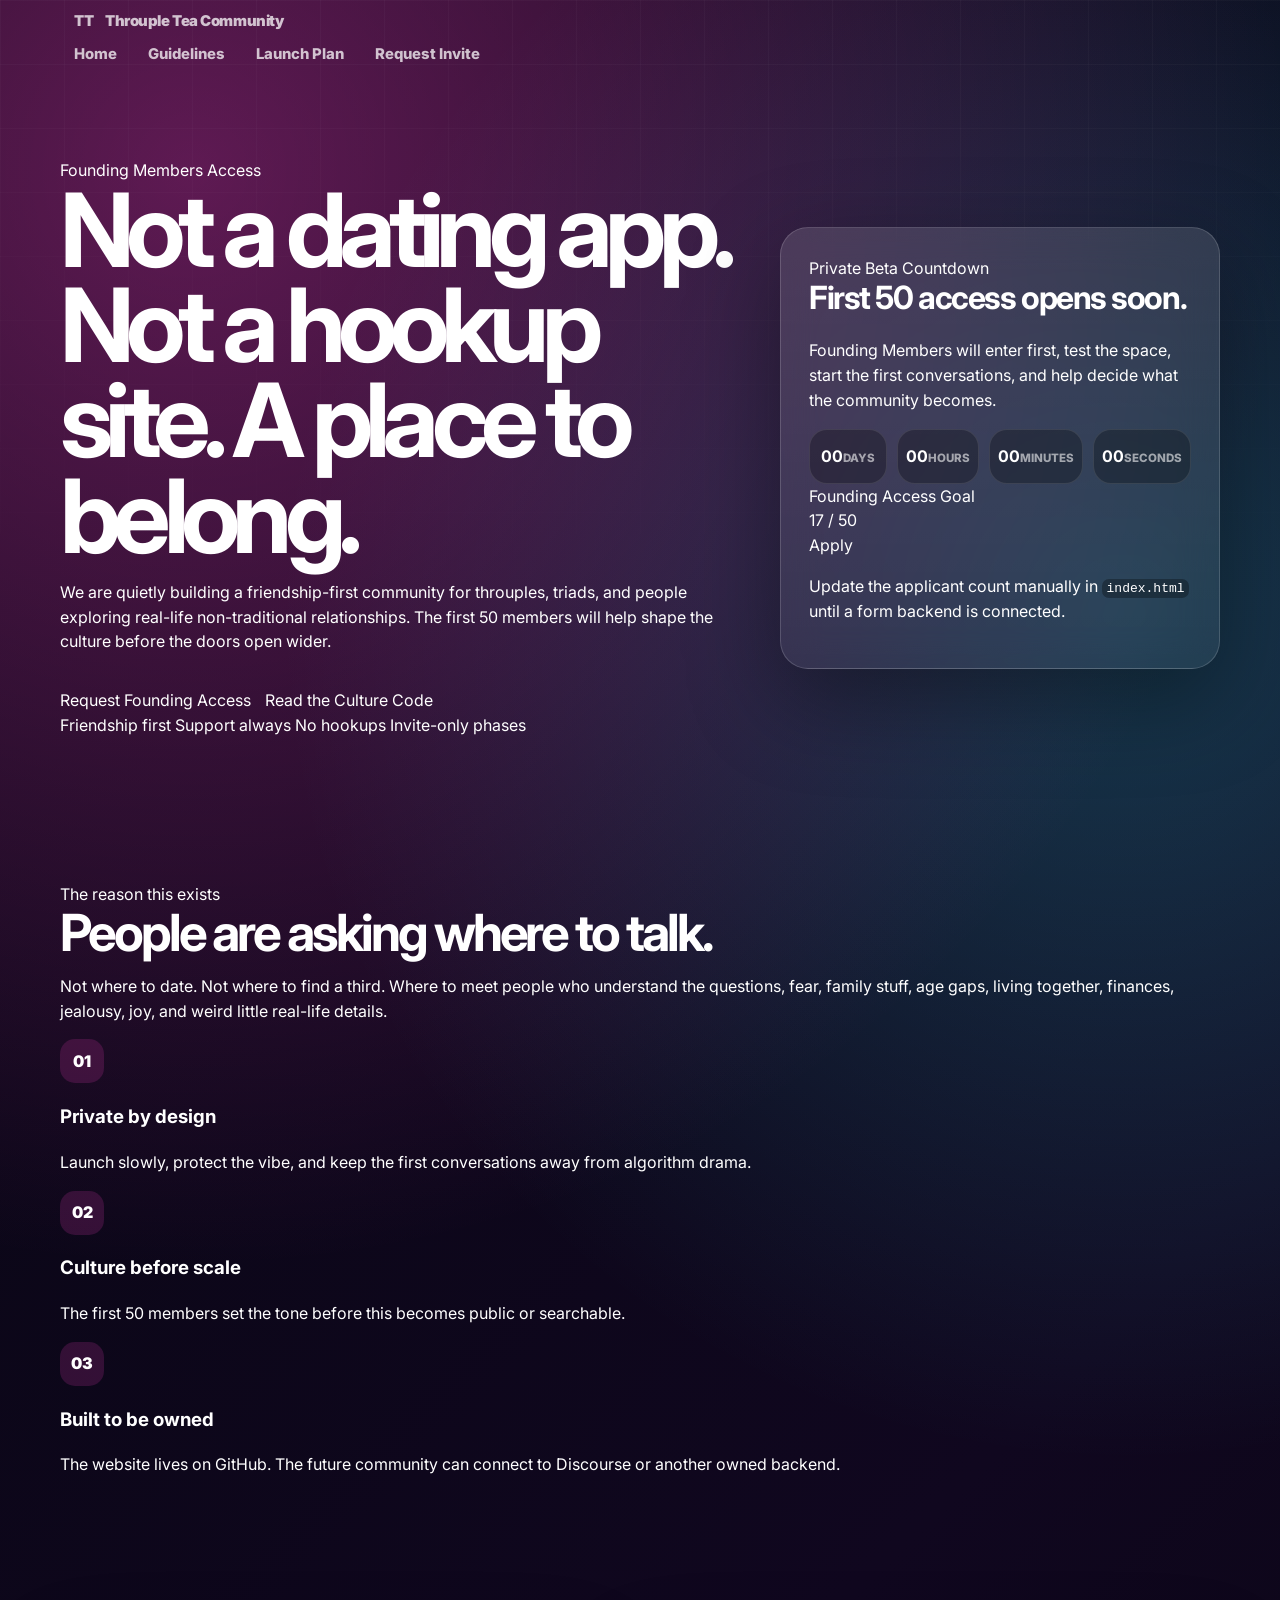
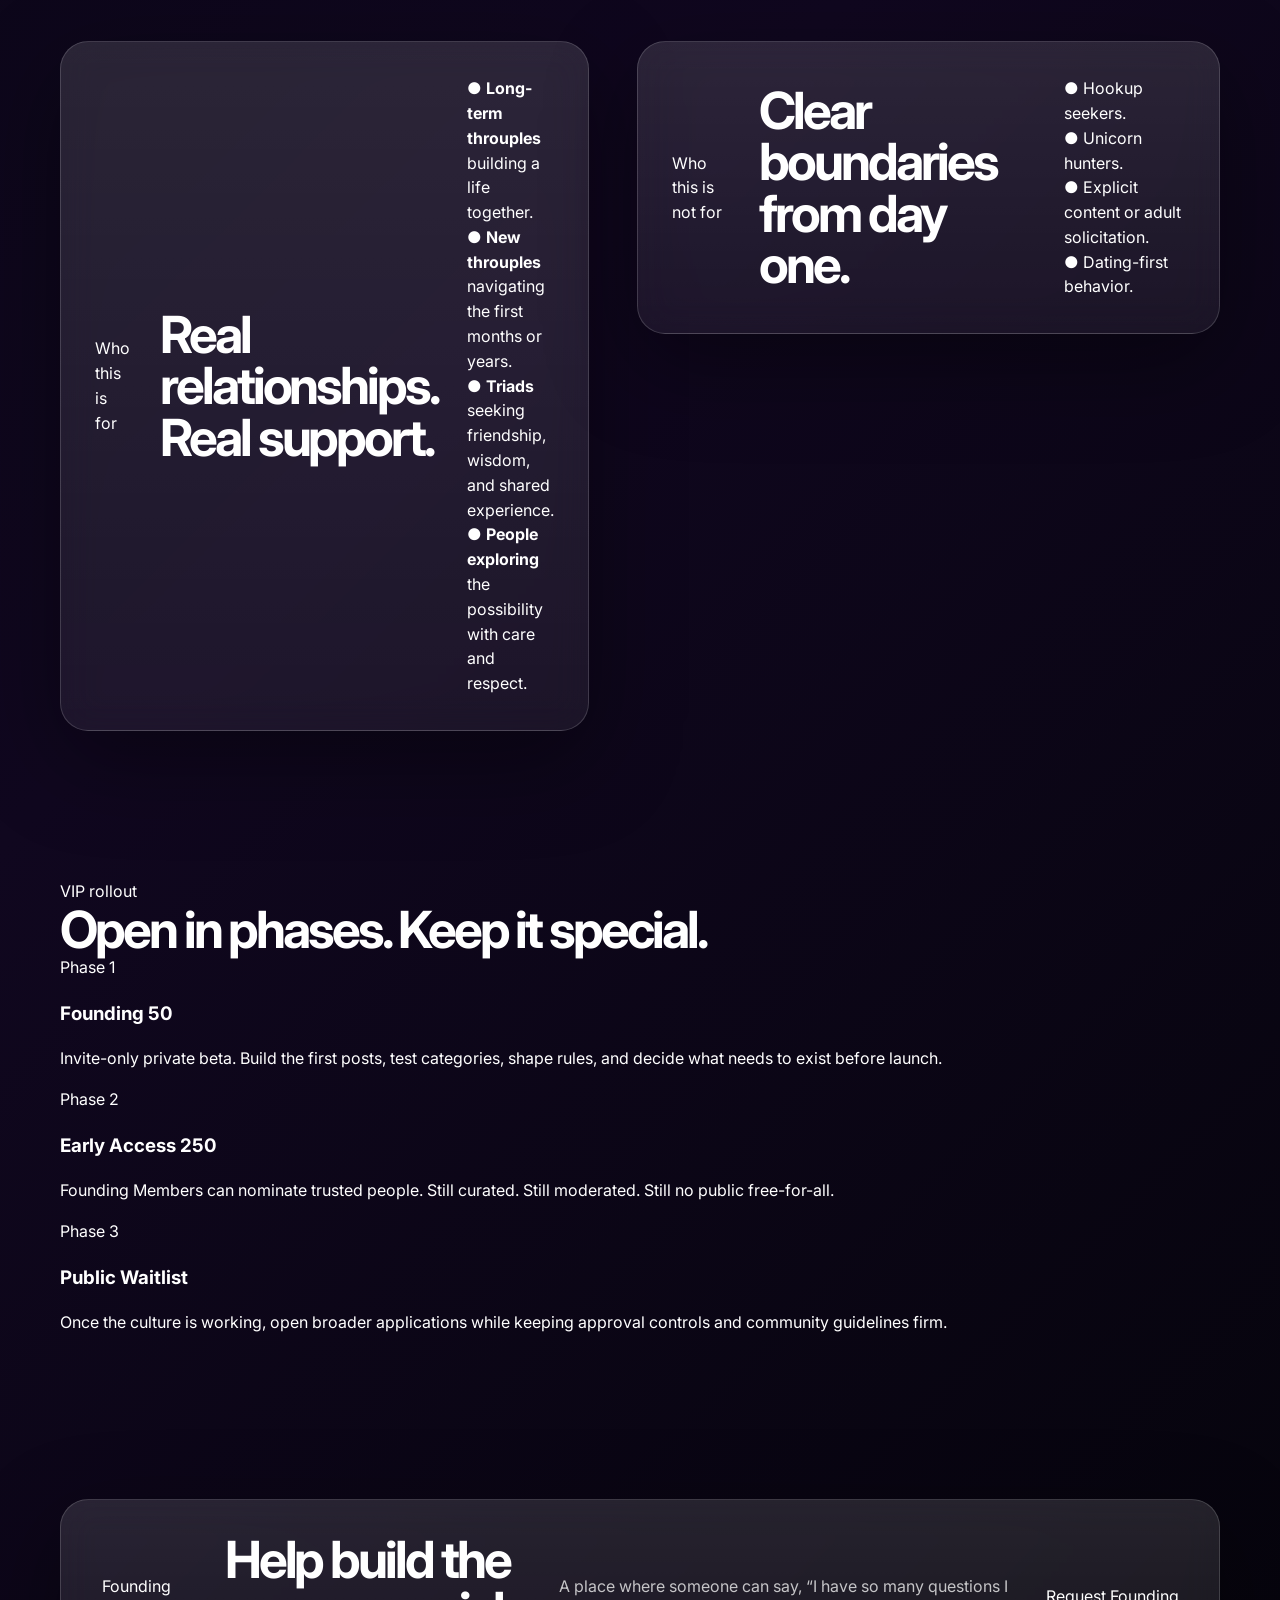
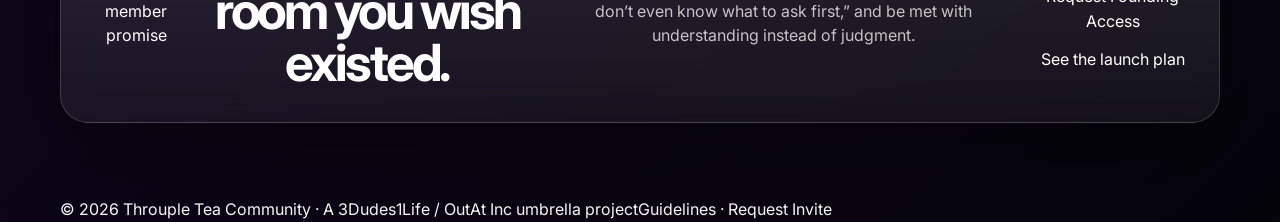
==== commit 6b07c3b6: "Add files via upload" ====
--- a/index.html
+++ b/index.html
@@ -1 +1,132 @@
-<!DOCTYPE html><html lang="en"><head><meta charset="UTF-8"><meta name="viewport" content="width=device-width,initial-scale=1"><title>Throuple Tea Community | Friendship-first support for throuples & triads</title><meta name="description" content="A friendship-first community for throuples, triads, and people exploring non-traditional relationships."><meta name="theme-color" content="#07020d"><link rel="icon" href="assets/logo.svg" type="image/svg+xml"><link rel="stylesheet" href="assets/style.css"></head><body><a class="skip" href="#main">Skip to content</a><header class="site-header"><div class="wrap nav-wrap"><a class="brand" href="index.html"><span class="brand-mark">TT</span><span class="brand-name">Throuple Tea <span>Community</span></span></a><nav class="nav"><a href="guidelines.html">Guidelines</a><a href="platform.html">Platform Plan</a><a class="nav-cta" href="join.html">Request Invite</a></nav><a class="nav-cta mobile-menu" href="join.html">Join</a></div></header><main id="main"><section class="hero"><div class="wrap hero-grid"><div><p class="eyebrow">Spill it. Sip it. Find your people.</p><h1>Friendship-first community for throuples and triads.</h1><p class="lead">A private, supportive space for long-term throuples, new throuples, triads, and people respectfully exploring the possibility. <strong>Not a dating app. Not a hookup site. Not unicorn hunting.</strong></p><div class="actions"><a class="btn primary" href="join.html">Request an invite</a><a class="btn light" href="guidelines.html">Read the culture rules</a></div></div><aside class="hero-card"><span class="status"><span class="dot"></span> Building the first circle</span><div class="card-title">The internet has enough chaos.</div><p class="card-copy">This is for the people asking, “Where can we talk to someone who actually gets this?”</p><div class="check-stack"><div class="check"><span>❤️</span><p><b>Connection over performance.</b><br>Real conversation, real relationships, real life.</p></div><div class="check"><span>🛡️</span><p><b>Safety before scale.</b><br>Clear boundaries from day one.</p></div><div class="check"><span>☕</span><p><b>Friendship first.</b><br>Support, community, and shared wisdom.</p></div></div><span class="burst"></span></aside></div></section><section class="stat-strip"><div class="wrap stats"><div class="stat"><b>Free</b><span>during early access</span></div><div class="stat"><b>Private</b><span>invite-based launch</span></div><div class="stat"><b>Owned</b><span>not dependent on Facebook</span></div><div class="stat"><b>Clear</b><span>not for hookups</span></div></div></section><section class="section"><div class="wrap"><div class="section-head"><h2>Built for the questions people are already asking.</h2><p>People are not just looking for content. They are looking for community, validation, and people who understand the weird, beautiful, complicated reality of building a life as three.</p></div><div class="cards three"><article class="mini"><div class="icon">🏡</div><h3>Living real life</h3><p>Moving in, sharing space, family dynamics, finances, pets, routines, holidays, and the everyday stuff nobody posts about.</p></article><article class="mini"><div class="icon">💬</div><h3>Having hard talks</h3><p>Jealousy, insecurity, age gaps, boundaries, identity shifts, commitment, and communication without shame.</p></article><article class="mini"><div class="icon">🤝</div><h3>Finding friends</h3><p>Not dating. Not chasing. A place to meet other throuples and triads who want connection and support.</p></article></div></div></section><section class="section"><div class="wrap callout"><div class="callout-grid"><div><p class="eyebrow">The culture line</p><h2>This is not “find your third.” This is “find your people.”</h2><div class="pill-row"><span class="pill">Long-term throuples</span><span class="pill">New throuples</span><span class="pill">Triads</span><span class="pill">Exploring respectfully</span></div></div><div class="actions"><a class="btn primary" href="guidelines.html">See who it’s for</a></div></div></div></section><section class="section"><div class="wrap"><div class="section-head"><h2>Launch plan</h2><p>Start polished and simple. Build trust first. Add platform features after the community proves what it actually needs.</p></div><div class="cards three steps"><article class="mini step"><h3>Invite list</h3><p>Collect early members through the website, podcast, blog, and Instagram DMs.</p></article><article class="mini step"><h3>Founding members</h3><p>Hand-pick the first wave so the tone is supportive before the doors open wider.</p></article><article class="mini step"><h3>Community engine</h3><p>Launch the actual forum/chat on an owned subdomain when the first group is ready.</p></article></div></div></section></main><footer class="footer"><div class="wrap"><p>© <span data-year></span> Throuple Tea Community. Friendship first.</p><div class="footer-links"><a href="guidelines.html">Guidelines</a><a href="platform.html">Platform</a><a href="join.html">Request Invite</a></div></div></footer><script src="assets/script.js"></script></body></html>
+<!doctype html>
+<html lang="en">
+<head>
+  <meta charset="utf-8" />
+  <meta name="viewport" content="width=device-width, initial-scale=1" />
+  <title>Throuple Tea Community | Founding Members</title>
+  <meta name="description" content="A friendship-first community for throuples, triads, and people exploring real-life relationship support. Founding access opens in phases." />
+  <link rel="preconnect" href="https://fonts.googleapis.com">
+  <link rel="preconnect" href="https://fonts.gstatic.com" crossorigin>
+  <link href="https://fonts.googleapis.com/css2?family=Inter:wght@500;650;750;850;900&display=swap" rel="stylesheet">
+  <link rel="stylesheet" href="assets/style.css" />
+</head>
+<body>
+  <header class="nav">
+    <div class="container nav-inner">
+      <a class="brand" href="index.html"><span class="logo">TT</span><span>Throuple Tea Community</span></a>
+      <nav class="nav-links">
+        <a class="active" href="index.html">Home</a>
+        <a href="guidelines.html">Guidelines</a>
+        <a href="platform.html">Launch Plan</a>
+        <a class="btn small" href="join.html">Request Invite</a>
+      </nav>
+    </div>
+  </header>
+
+  <main>
+    <section class="hero">
+      <div class="container hero-grid">
+        <div>
+          <div class="kicker">Founding Members Access</div>
+          <h1>Not a dating app. Not a hookup site. A place to belong.</h1>
+          <p class="lead">We are quietly building a friendship-first community for throuples, triads, and people exploring real-life non-traditional relationships. The first 50 members will help shape the culture before the doors open wider.</p>
+          <div class="hero-actions">
+            <a class="btn" href="join.html">Request Founding Access</a>
+            <a class="btn secondary" href="guidelines.html">Read the Culture Code</a>
+          </div>
+          <div class="proof">
+            <span class="pill">Friendship first</span>
+            <span class="pill">Support always</span>
+            <span class="pill">No hookups</span>
+            <span class="pill">Invite-only phases</span>
+          </div>
+        </div>
+
+        <aside class="card launch-card">
+          <div class="kicker">Private Beta Countdown</div>
+          <h2>First 50 access opens soon.</h2>
+          <p>Founding Members will enter first, test the space, start the first conversations, and help decide what the community becomes.</p>
+          <div class="countdown" data-countdown>
+            <div class="timebox"><b data-days>00</b><span>Days</span></div>
+            <div class="timebox"><b data-hours>00</b><span>Hours</span></div>
+            <div class="timebox"><b data-minutes>00</b><span>Minutes</span></div>
+            <div class="timebox"><b data-seconds>00</b><span>Seconds</span></div>
+          </div>
+          <div class="status-row">
+            <div><span class="note">Founding Access Goal</span><div class="status-num">17 / 50</div></div>
+            <a class="btn small secondary" href="join.html">Apply</a>
+          </div>
+          <div class="progress"><span></span></div>
+          <p class="note mt">Update the applicant count manually in <code>index.html</code> until a form backend is connected.</p>
+        </aside>
+      </div>
+    </section>
+
+    <section class="section">
+      <div class="container">
+        <div class="section-head">
+          <div class="kicker">The reason this exists</div>
+          <h2>People are asking where to talk.</h2>
+          <p>Not where to date. Not where to find a third. Where to meet people who understand the questions, fear, family stuff, age gaps, living together, finances, jealousy, joy, and weird little real-life details.</p>
+        </div>
+        <div class="grid-3">
+          <article class="card feature"><div class="icon">01</div><h3>Private by design</h3><p>Launch slowly, protect the vibe, and keep the first conversations away from algorithm drama.</p></article>
+          <article class="card feature"><div class="icon">02</div><h3>Culture before scale</h3><p>The first 50 members set the tone before this becomes public or searchable.</p></article>
+          <article class="card feature"><div class="icon">03</div><h3>Built to be owned</h3><p>The website lives on GitHub. The future community can connect to Discourse or another owned backend.</p></article>
+        </div>
+      </div>
+    </section>
+
+    <section class="section">
+      <div class="container split">
+        <div class="panel card">
+          <div class="kicker">Who this is for</div>
+          <h2>Real relationships. Real support.</h2>
+          <div class="list">
+            <div><span class="check">●</span> <strong>Long-term throuples</strong> building a life together.</div>
+            <div><span class="check">●</span> <strong>New throuples</strong> navigating the first months or years.</div>
+            <div><span class="check">●</span> <strong>Triads</strong> seeking friendship, wisdom, and shared experience.</div>
+            <div><span class="check">●</span> <strong>People exploring</strong> the possibility with care and respect.</div>
+          </div>
+        </div>
+        <div class="panel card">
+          <div class="kicker">Who this is not for</div>
+          <h2>Clear boundaries from day one.</h2>
+          <div class="list">
+            <div><span class="x">●</span> Hookup seekers.</div>
+            <div><span class="x">●</span> Unicorn hunters.</div>
+            <div><span class="x">●</span> Explicit content or adult solicitation.</div>
+            <div><span class="x">●</span> Dating-first behavior.</div>
+          </div>
+        </div>
+      </div>
+    </section>
+
+    <section class="section">
+      <div class="container">
+        <div class="section-head">
+          <div class="kicker">VIP rollout</div>
+          <h2>Open in phases. Keep it special.</h2>
+        </div>
+        <div class="grid-3">
+          <article class="card phase"><span class="tag">Phase 1</span><h3>Founding 50</h3><p>Invite-only private beta. Build the first posts, test categories, shape rules, and decide what needs to exist before launch.</p></article>
+          <article class="card phase"><span class="tag">Phase 2</span><h3>Early Access 250</h3><p>Founding Members can nominate trusted people. Still curated. Still moderated. Still no public free-for-all.</p></article>
+          <article class="card phase locked"><span class="tag">Phase 3</span><h3>Public Waitlist</h3><p>Once the culture is working, open broader applications while keeping approval controls and community guidelines firm.</p></article>
+        </div>
+      </div>
+    </section>
+
+    <section class="section center">
+      <div class="container card panel">
+        <div class="kicker">Founding member promise</div>
+        <h2>Help build the room you wish existed.</h2>
+        <p class="lead">A place where someone can say, “I have so many questions I don’t even know what to ask first,” and be met with understanding instead of judgment.</p>
+        <div class="hero-actions" style="justify-content:center"><a class="btn" href="join.html">Request Founding Access</a><a class="btn secondary" href="platform.html">See the launch plan</a></div>
+      </div>
+    </section>
+  </main>
+
+  <footer class="footer"><div class="container footer-inner"><span>© 2026 Throuple Tea Community · A 3Dudes1Life / OutAt Inc umbrella project</span><span><a href="guidelines.html">Guidelines</a> · <a href="join.html">Request Invite</a></span></div></footer>
+  <script src="assets/script.js"></script>
+</body>
+</html>
--- a/assets/style.css
+++ b/assets/style.css
@@ -1,14 +1,9 @@
 :root{
-  --ink:#fff7ff;--muted:#cfc0dc;--soft:#9e8caf;--bg:#07020d;--bg2:#11071a;
-  --card:rgba(255,255,255,.075);--card2:rgba(255,255,255,.045);--line:rgba(255,255,255,.13);
-  --pink:#ff3fbf;--magenta:#d934ff;--purple:#6d48ff;--orange:#ff9a3d;--teal:#55f0dd;
-  --max:1180px;--radius:28px;--shadow:0 28px 90px rgba(0,0,0,.38);
+  --bg:#070612; --bg2:#10071f; --card:rgba(255,255,255,.075); --card2:rgba(255,255,255,.11);
+  --line:rgba(255,255,255,.16); --text:#fff; --muted:rgba(255,255,255,.74); --soft:rgba(255,255,255,.58);
+  --pink:#ff3fc8; --purple:#7b4dff; --orange:#ffb545; --cyan:#37e7ff; --radius:28px; --shadow:0 30px 90px rgba(0,0,0,.38);
 }
-*{box-sizing:border-box}html{scroll-behavior:smooth}body{margin:0;background:var(--bg);color:var(--ink);font-family:Inter,ui-sans-serif,system-ui,-apple-system,BlinkMacSystemFont,"Segoe UI",sans-serif;line-height:1.55;overflow-x:hidden}body:before{content:"";position:fixed;inset:0;z-index:-3;background:radial-gradient(circle at 16% 8%,rgba(255,63,191,.28),transparent 32rem),radial-gradient(circle at 86% 12%,rgba(109,72,255,.25),transparent 34rem),radial-gradient(circle at 50% 95%,rgba(85,240,221,.12),transparent 30rem),linear-gradient(180deg,#08020f 0%,#130720 48%,#06020a 100%)}body:after{content:"";position:fixed;inset:0;z-index:-2;opacity:.28;background-image:linear-gradient(rgba(255,255,255,.035) 1px,transparent 1px),linear-gradient(90deg,rgba(255,255,255,.03) 1px,transparent 1px);background-size:52px 52px;mask-image:linear-gradient(to bottom,black 0%,transparent 78%)}
-a{color:inherit;text-decoration:none}p{margin:0}img{max-width:100%;display:block}.wrap{width:min(var(--max),calc(100% - 44px));margin-inline:auto}.skip{position:absolute;left:-999px}.skip:focus{left:20px;top:20px;background:#fff;color:#000;padding:10px 14px;border-radius:12px;z-index:999}
-.site-header{position:sticky;top:0;z-index:50;border-bottom:1px solid var(--line);background:rgba(7,2,13,.78);backdrop-filter:blur(22px)}.nav-wrap{min-height:78px;display:flex;align-items:center;justify-content:space-between;gap:24px}.brand{display:flex;align-items:center;gap:13px;font-weight:950;letter-spacing:-.035em}.brand-mark{width:48px;height:48px;border-radius:18px;display:grid;place-items:center;background:linear-gradient(135deg,var(--pink),var(--orange));box-shadow:0 0 44px rgba(255,63,191,.3);font-weight:950}.brand-name{font-size:1.02rem;line-height:1}.brand-name span{display:block;color:var(--soft);font-size:.66rem;text-transform:uppercase;letter-spacing:.18em;margin-top:6px}.nav{display:flex;align-items:center;gap:22px;color:var(--muted);font-weight:850}.nav a:hover{color:#fff}.nav-cta,.btn{display:inline-flex;align-items:center;justify-content:center;gap:10px;border:1px solid var(--line);border-radius:999px;background:rgba(255,255,255,.075);color:#fff;font-weight:900;box-shadow:0 14px 40px rgba(0,0,0,.2)}.nav-cta{padding:12px 18px}.btn{padding:15px 22px;transition:.2s ease}.btn:hover{transform:translateY(-2px);border-color:rgba(255,255,255,.28)}.btn.primary{background:linear-gradient(135deg,var(--pink),var(--purple));border-color:rgba(255,255,255,.2);box-shadow:0 20px 60px rgba(109,72,255,.28)}.btn.light{background:rgba(255,255,255,.11)}
-.hero{position:relative;padding:86px 0 70px}.hero-grid{display:grid;grid-template-columns:minmax(0,1.05fr) 410px;gap:46px;align-items:center}.eyebrow{color:var(--orange);text-transform:uppercase;letter-spacing:.2em;font-weight:950;font-size:.78rem;margin:0 0 18px}h1,h2,h3{margin:0;line-height:1.02;letter-spacing:-.055em}h1{font-size:clamp(3.3rem,8vw,7.35rem);max-width:900px}h2{font-size:clamp(2.2rem,5vw,4.7rem)}h3{font-size:1.35rem;letter-spacing:-.035em}.lead{font-size:clamp(1.08rem,2vw,1.32rem);color:var(--muted);max-width:760px;margin-top:22px}.lead strong{color:#fff}.actions{display:flex;gap:14px;flex-wrap:wrap;margin-top:34px}.hero-card,.panel,.mini,.rule,.quote,.form-card{border:1px solid var(--line);background:linear-gradient(145deg,var(--card),var(--card2));box-shadow:var(--shadow);border-radius:var(--radius);backdrop-filter:blur(16px)}.hero-card{position:relative;overflow:hidden;padding:30px}.hero-card:before{content:"";position:absolute;inset:-1px;background:radial-gradient(circle at 15% 0%,rgba(255,63,191,.25),transparent 42%),radial-gradient(circle at 96% 15%,rgba(85,240,221,.14),transparent 35%);pointer-events:none}.hero-card>*{position:relative}.status{display:inline-flex;align-items:center;gap:10px;border-radius:999px;padding:10px 14px;background:rgba(85,240,221,.1);border:1px solid rgba(85,240,221,.25);font-weight:900}.dot{width:9px;height:9px;border-radius:50%;background:var(--teal);box-shadow:0 0 18px var(--teal)}.card-title{font-size:2.1rem;font-weight:950;letter-spacing:-.05em;margin:24px 0 12px}.card-copy{color:var(--muted);font-size:1.02rem}.check-stack{display:grid;gap:12px;margin-top:24px}.check{display:flex;gap:12px;align-items:flex-start;padding:14px;border-radius:18px;background:rgba(255,255,255,.06);border:1px solid rgba(255,255,255,.08);color:var(--muted)}.check b{color:#fff}.burst{position:absolute;right:-74px;bottom:-86px;width:220px;height:220px;border-radius:50%;background:radial-gradient(circle,var(--pink),transparent 68%);filter:blur(4px);opacity:.3}
-.stat-strip{border-block:1px solid var(--line);background:rgba(255,255,255,.035)}.stats{display:grid;grid-template-columns:repeat(4,1fr);gap:1px}.stat{padding:24px 18px;text-align:center}.stat b{display:block;font-size:1.55rem;letter-spacing:-.04em}.stat span{color:var(--soft);font-weight:800;font-size:.9rem}.section{padding:88px 0}.section-head{display:flex;align-items:end;justify-content:space-between;gap:32px;margin-bottom:34px}.section-head p{color:var(--muted);max-width:560px;font-size:1.05rem}.cards{display:grid;gap:18px}.cards.three{grid-template-columns:repeat(3,1fr)}.cards.two{grid-template-columns:repeat(2,1fr)}.mini{padding:26px}.mini .icon{width:46px;height:46px;border-radius:16px;display:grid;place-items:center;background:linear-gradient(135deg,rgba(255,63,191,.22),rgba(85,240,221,.13));border:1px solid rgba(255,255,255,.1);margin-bottom:18px}.mini p,.rule p,.panel p,.panel li{color:var(--muted)}.mini h3,.rule h3{margin-bottom:10px}.callout{padding:34px;border-radius:32px;background:linear-gradient(135deg,rgba(255,63,191,.16),rgba(109,72,255,.14));border:1px solid var(--line);box-shadow:var(--shadow)}.callout-grid{display:grid;grid-template-columns:1fr auto;gap:28px;align-items:center}.pill-row{display:flex;gap:10px;flex-wrap:wrap;margin-top:22px}.pill{border:1px solid rgba(255,154,61,.28);background:rgba(255,154,61,.095);border-radius:999px;padding:10px 13px;font-weight:900;color:#fff;font-size:.92rem}.steps{counter-reset:steps;display:grid;gap:16px}.step{position:relative;padding:24px 24px 24px 86px}.step:before{counter-increment:steps;content:counter(steps);position:absolute;left:24px;top:24px;width:42px;height:42px;border-radius:15px;display:grid;place-items:center;background:linear-gradient(135deg,var(--pink),var(--orange));font-weight:950}.footer{border-top:1px solid var(--line);padding:34px 0;color:var(--soft)}.footer .wrap{display:flex;justify-content:space-between;gap:20px;flex-wrap:wrap}.footer a{color:#fff;font-weight:850}.footer-links{display:flex;gap:18px;flex-wrap:wrap}
-.page-hero{padding:72px 0 34px}.page-hero .lead{max-width:820px}.doc-stack{padding-bottom:80px}.panel{padding:clamp(24px,4vw,42px);margin-bottom:22px}.panel h2{font-size:clamp(1.9rem,3.4vw,3.4rem);margin-bottom:18px}.panel h3{font-size:1.18rem}.rule-grid{display:grid;grid-template-columns:repeat(2,1fr);gap:16px}.rule{padding:20px;border-radius:22px;box-shadow:none}.no-list{display:grid;gap:12px;margin-top:8px}.no-item{display:grid;grid-template-columns:auto 1fr;gap:13px;padding:18px;border-radius:20px;background:rgba(255,255,255,.055);border:1px solid rgba(255,255,255,.08)}.no-item b{color:#fff}.values-grid{display:grid;grid-template-columns:repeat(3,1fr);gap:16px}.join-grid{display:grid;grid-template-columns:.78fr 1fr;gap:32px;align-items:start}.form-card{padding:30px}.field{display:block;font-weight:850;margin-bottom:16px}.field input,.field select,.field textarea{width:100%;margin-top:8px;border:1px solid var(--line);border-radius:16px;background:rgba(0,0,0,.24);color:#fff;padding:14px 15px;font:inherit}.field textarea{min-height:120px;resize:vertical}.fine{color:var(--soft);font-size:.92rem;margin-top:14px}.quote{padding:24px;color:var(--muted)}.quote strong{color:#fff}.resource-list{display:grid;gap:14px}.resource{padding:18px;border-radius:20px;background:rgba(255,255,255,.055);border:1px solid rgba(255,255,255,.08)}.resource b{display:block;color:#fff;margin-bottom:5px}.mobile-menu{display:none}
-@media(max-width:980px){.hero-grid,.callout-grid,.join-grid{grid-template-columns:1fr}.hero{padding-top:58px}.hero-card{max-width:560px}.cards.three,.stats{grid-template-columns:repeat(2,1fr)}.section-head{display:block}.section-head p{margin-top:14px}.values-grid{grid-template-columns:repeat(2,1fr)}}
-@media(max-width:720px){.wrap{width:min(100% - 32px,var(--max))}.nav-wrap{min-height:70px}.nav{display:none}.mobile-menu{display:inline-flex}.brand-mark{width:42px;height:42px}.hero{padding:46px 0 56px}h1{font-size:clamp(2.75rem,15vw,4.7rem)}.section{padding:62px 0}.cards.three,.cards.two,.rule-grid,.values-grid,.stats{grid-template-columns:1fr}.stat{text-align:left}.callout-grid .actions{margin-top:0}.footer .wrap{display:block}.footer-links{margin-top:14px}.step{padding-left:24px;padding-top:82px}.step:before{top:24px}.page-hero{padding-top:46px}.panel{border-radius:24px}}
+*{box-sizing:border-box} html{scroll-behavior:smooth} body{margin:0;font-family:Inter,system-ui,-apple-system,BlinkMacSystemFont,"Segoe UI",sans-serif;color:var(--text);background:radial-gradient(circle at 15% 5%,rgba(255,63,200,.35),transparent 32%),radial-gradient(circle at 88% 18%,rgba(55,231,255,.22),transparent 28%),linear-gradient(135deg,var(--bg),var(--bg2) 52%,#05040b);min-height:100vh;line-height:1.55} body:before{content:"";position:fixed;inset:0;pointer-events:none;background-image:linear-gradient(rgba(255,255,255,.035) 1px,transparent 1px),linear-gradient(90deg,rgba(255,255,255,.035) 1px,transparent 1px);background-size:64px 64px;mask-image:linear-gradient(to bottom,rgba(0,0,0,.8),transparent 75%)}
+a{color:inherit;text-decoration:none} .container{width:min(1160px,calc(100% - 40px));margin:0 auto}.narrow{width:min(880px,calc(100% - 40px))}.center{text-align:center}.site-header{position:sticky;top:0;z-index:20;display:flex;align-items:center;justify-content:space-between;gap:24px;padding:18px 32px;background:rgba(7,6,18,.72);backdrop-filter:blur(18px);border-bottom:1px solid var(--line)}.brand{display:flex;align-items:center;gap:12px;font-weight:900;letter-spacing:-.03em}.brand-mark{display:grid;place-items:center;width:42px;height:42px;border-radius:14px;background:linear-gradient(135deg,var(--pink),var(--purple));box-shadow:0 12px 35px rgba(255,63,200,.25);font-size:.86rem}.brand-text{font-size:1rem}.nav{display:flex;align-items:center;gap:8px;font-weight:800;font-size:.93rem}.nav a{padding:10px 14px;color:var(--muted);border-radius:999px}.nav a:hover{color:#fff;background:rgba(255,255,255,.08)}.nav-button,.button{display:inline-flex;align-items:center;justify-content:center;border:1px solid var(--line);border-radius:999px;font-weight:900}.nav .nav-button{color:#fff;background:rgba(255,255,255,.12);box-shadow:inset 0 1px 0 rgba(255,255,255,.18)}.hero{padding:92px 0 70px}.vip-hero{min-height:calc(100vh - 79px);display:grid;align-items:center}.hero-grid{display:grid;grid-template-columns:minmax(0,1.08fr) 440px;gap:46px;align-items:center}.eyebrow{margin:0 0 16px;text-transform:uppercase;letter-spacing:.16em;color:var(--orange);font-size:.78rem;font-weight:900}.hero h1,.page-hero h1{margin:0;letter-spacing:-.075em;line-height:.93;font-size:clamp(3.1rem,8vw,7rem)}.hero-lede,.page-hero p{font-size:clamp(1.05rem,2vw,1.32rem);color:var(--muted);max-width:720px;margin:26px 0 0}.hero-actions{display:flex;gap:14px;flex-wrap:wrap;margin-top:34px}.button{min-height:52px;padding:0 24px}.button.primary{border:0;background:linear-gradient(135deg,var(--pink),var(--purple));box-shadow:0 18px 45px rgba(123,77,255,.36);color:#fff}.button.ghost{background:rgba(255,255,255,.08);color:#fff}.button.full{width:100%;margin-top:8px}.trust-row{display:flex;gap:10px;flex-wrap:wrap;margin-top:28px}.trust-row span{padding:9px 12px;border:1px solid var(--line);border-radius:999px;color:var(--muted);background:rgba(255,255,255,.055);font-size:.88rem;font-weight:800}.launch-card,.info-card,.toc-card,.prose-card,.form-card,.side-card,.phase-card,.panel{background:linear-gradient(180deg,rgba(255,255,255,.12),rgba(255,255,255,.06));border:1px solid var(--line);border-radius:var(--radius);box-shadow:var(--shadow);backdrop-filter:blur(18px)}.launch-card{padding:28px}.card-kicker{margin:0 0 12px;color:var(--cyan);font-weight:900;text-transform:uppercase;letter-spacing:.14em;font-size:.74rem}.launch-card h2{font-size:2rem;line-height:1.05;letter-spacing:-.045em;margin:0 0 24px}.countdown{display:grid;grid-template-columns:repeat(4,1fr);gap:10px}.countdown div{padding:14px 8px;border-radius:18px;background:rgba(0,0,0,.28);border:1px solid rgba(255,255,255,.1);text-align:center}.countdown strong{display:block;font-size:1.7rem;line-height:1;font-weight:900}.countdown span{font-size:.72rem;color:var(--soft);font-weight:800;text-transform:uppercase}.meter-wrap{margin-top:24px}.meter-label{display:flex;justify-content:space-between;color:var(--muted);font-size:.9rem;margin-bottom:10px}.meter{height:12px;border-radius:999px;background:rgba(255,255,255,.11);overflow:hidden}.meter span{display:block;height:100%;border-radius:999px;background:linear-gradient(90deg,var(--pink),var(--orange))}.small-note{font-size:.86rem;color:var(--soft)}code{padding:.15em .35em;border-radius:7px;background:rgba(0,0,0,.3);color:#fff}.section{padding:74px 0}.no-top{padding-top:0}.split{display:grid;grid-template-columns:.9fr 1.1fr;gap:48px;align-items:start}.section h2{font-size:clamp(2rem,4vw,3.6rem);line-height:1;letter-spacing:-.06em;margin:0}.section-copy{font-size:1.18rem;color:var(--muted);margin:0}.card-grid{display:grid;gap:20px}.card-grid.three{grid-template-columns:repeat(3,1fr)}.card-grid.two{grid-template-columns:repeat(2,1fr)}.info-card{padding:28px}.info-card h2,.info-card h3{margin:14px 0 10px;letter-spacing:-.04em;line-height:1.05}.info-card p{color:var(--muted);margin:0}.icon{display:inline-grid;place-items:center;width:44px;height:44px;border-radius:15px;background:rgba(255,63,200,.16);color:#fff;font-weight:900}.panel-section{padding-top:20px}.panel{padding:34px;display:flex;align-items:center;justify-content:space-between;gap:30px}.panel h2{font-size:clamp(2rem,4vw,4rem)}.panel p{color:var(--muted);max-width:670px}.page-hero{padding:86px 0 50px}.page-hero.compact{padding-top:76px}.content-section{padding:28px 0 86px}.content-grid{display:grid;grid-template-columns:280px minmax(0,1fr);gap:24px;align-items:start}.toc-card{position:sticky;top:100px;padding:20px}.toc-card a{display:block;color:var(--muted);padding:11px 0;border-top:1px solid rgba(255,255,255,.08);font-weight:800}.prose-card{padding:42px}.prose-card section+section{margin-top:42px;padding-top:34px;border-top:1px solid rgba(255,255,255,.1)}.prose-card h2{font-size:2.1rem;line-height:1.05;letter-spacing:-.045em;margin:0 0 16px}.prose-card p{color:var(--muted)}.mini-list{display:grid;grid-template-columns:repeat(2,1fr);gap:14px}.mini-list div{border:1px solid rgba(255,255,255,.1);background:rgba(255,255,255,.045);border-radius:18px;padding:18px}.mini-list h3{margin:0 0 8px}.warning-grid{display:grid;grid-template-columns:repeat(3,1fr);gap:10px}.warning-grid span{padding:12px;border-radius:14px;background:rgba(255,63,200,.12);border:1px solid rgba(255,63,200,.25);font-weight:900}.rule-list li{margin:12px 0;color:var(--muted);padding-left:6px}.form-layout{display:grid;grid-template-columns:minmax(0,1fr) 360px;gap:24px;align-items:start}.form-card,.side-card{padding:30px}.form-card h2,.side-card h3{font-size:2rem;line-height:1.05;letter-spacing:-.05em;margin:0 0 10px}.muted{color:var(--muted)}label{display:block;margin:16px 0 0;color:#fff;font-weight:800}input,select,textarea{width:100%;margin-top:8px;border:1px solid rgba(255,255,255,.15);background:rgba(0,0,0,.24);color:#fff;border-radius:16px;padding:14px 15px;font:inherit}textarea{resize:vertical}.check-list{list-style:none;padding:0;margin:18px 0}.check-list li{padding:10px 0;color:var(--muted);border-top:1px solid rgba(255,255,255,.08)}.check-list li:before{content:"✓";color:var(--orange);font-weight:900;margin-right:10px}.timeline{display:grid;gap:18px}.phase-card{padding:28px;display:grid;grid-template-columns:120px 1fr;gap:20px}.phase-card span{color:var(--orange);font-weight:900;text-transform:uppercase;letter-spacing:.13em;font-size:.75rem}.phase-card h2{margin:0 0 8px;font-size:2rem;letter-spacing:-.05em}.phase-card p,.phase-card li{color:var(--muted)}.site-footer{padding:32px 0;border-top:1px solid var(--line);color:var(--soft);background:rgba(0,0,0,.18)}.footer-grid{display:flex;justify-content:space-between;gap:20px;align-items:center}.footer-grid p{margin:0}.footer-grid a{margin-left:16px;color:var(--muted);font-weight:800}
+@media(max-width:900px){.site-header{position:relative;align-items:flex-start;flex-direction:column;padding:16px 20px}.nav{width:100%;overflow:auto;padding-bottom:4px}.hero{padding:56px 0}.vip-hero{min-height:auto}.hero-grid,.split,.content-grid,.form-layout{grid-template-columns:1fr}.hero h1,.page-hero h1{font-size:clamp(2.7rem,14vw,4.6rem)}.card-grid.three,.card-grid.two,.mini-list,.warning-grid{grid-template-columns:1fr}.panel{align-items:flex-start;flex-direction:column}.toc-card{position:static}.phase-card{grid-template-columns:1fr}.footer-grid{align-items:flex-start;flex-direction:column}.footer-grid a{margin-left:0;margin-right:16px}.countdown strong{font-size:1.3rem}}
+@media(max-width:520px){.container,.narrow{width:min(100% - 28px,1160px)}.brand-text{font-size:.9rem}.nav a{padding:9px 11px}.countdown{grid-template-columns:repeat(2,1fr)}.prose-card,.form-card,.side-card,.info-card,.launch-card,.panel,.phase-card{padding:22px}.hero-actions .button{width:100%}}
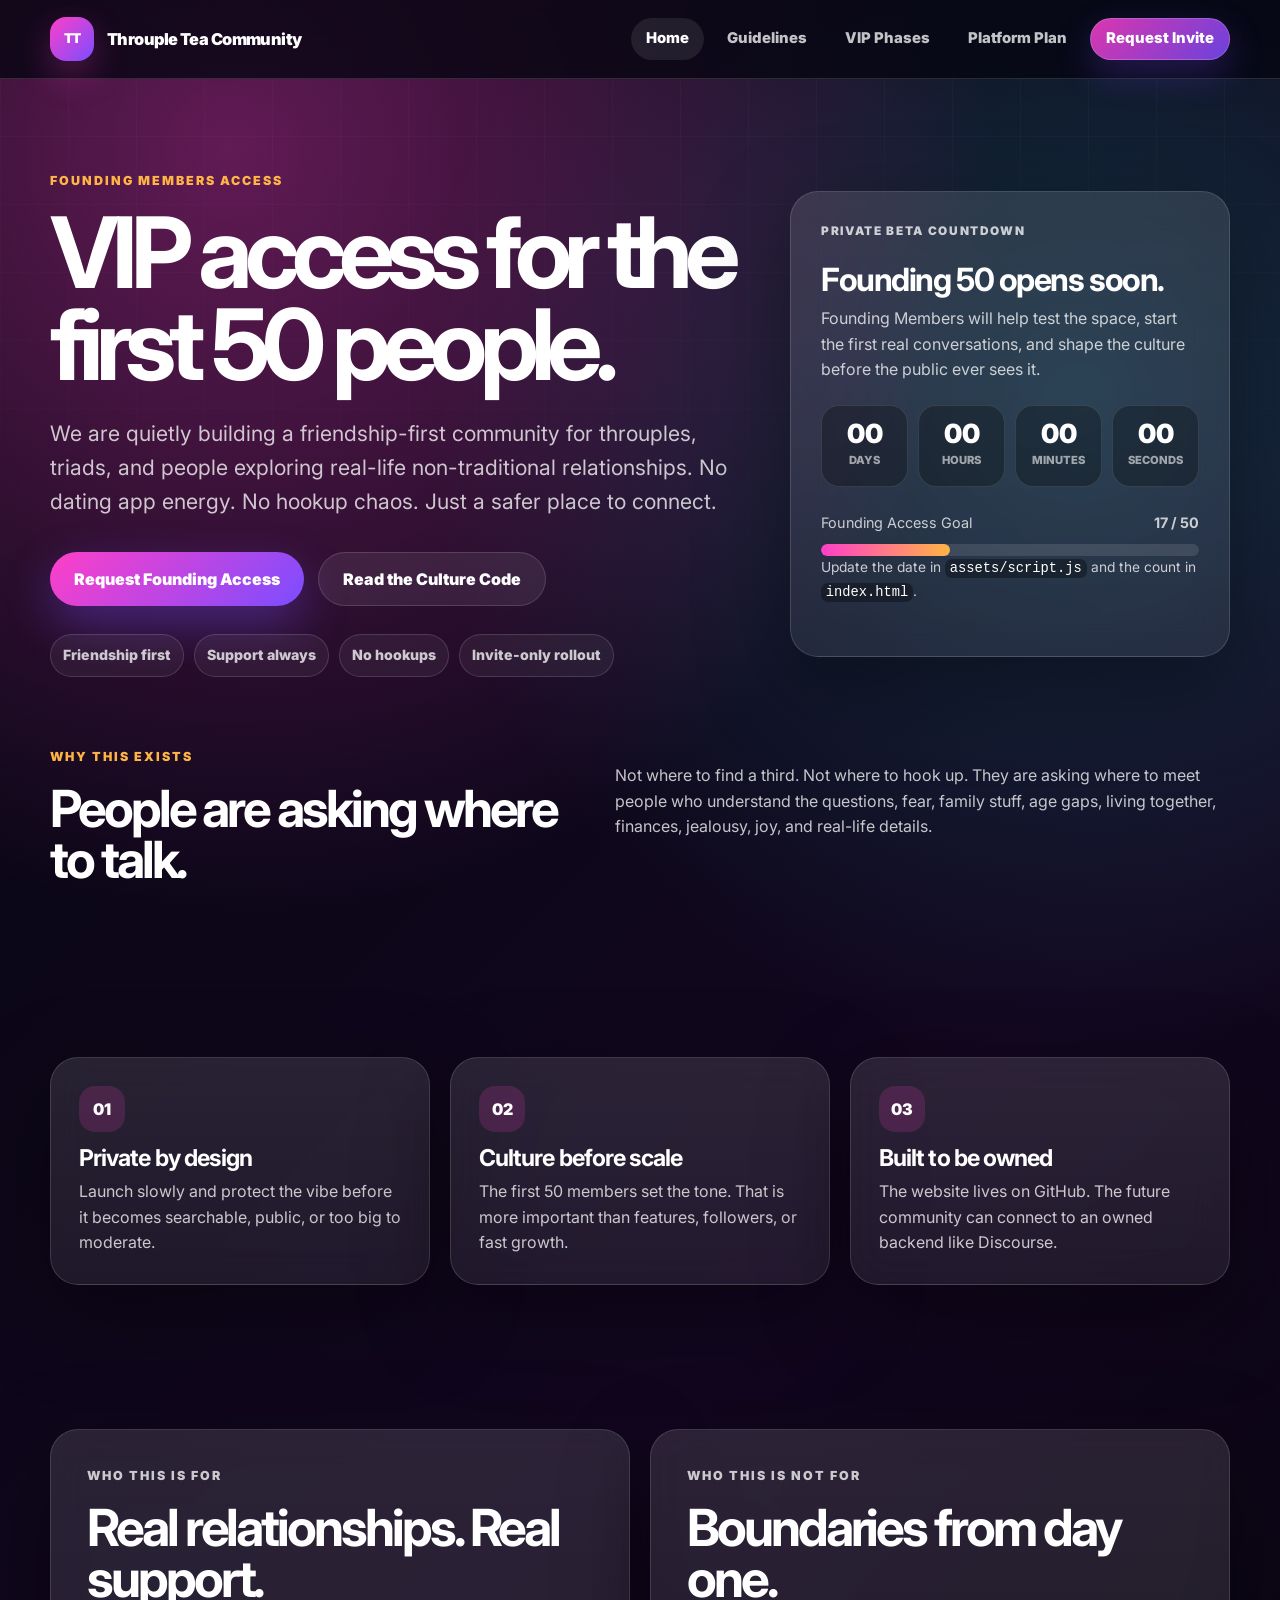
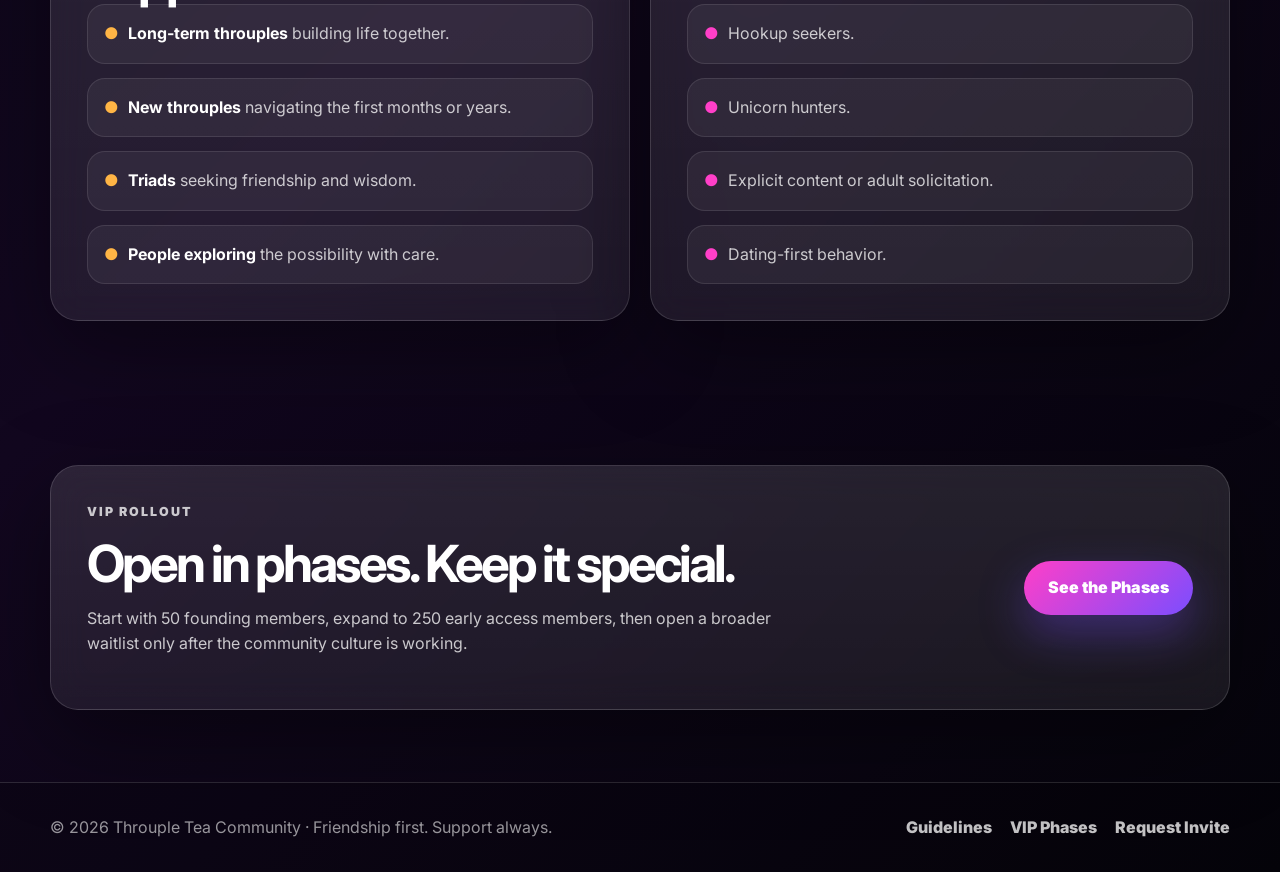
==== commit dee61371: "Add files via upload" ====
--- a/index.html
+++ b/index.html
@@ -4,129 +4,73 @@
   <meta charset="utf-8" />
   <meta name="viewport" content="width=device-width, initial-scale=1" />
   <title>Throuple Tea Community | Founding Members</title>
-  <meta name="description" content="A friendship-first community for throuples, triads, and people exploring real-life relationship support. Founding access opens in phases." />
+  <meta name="description" content="A friendship-first community for throuples, triads, and people exploring real-life relationship support." />
   <link rel="preconnect" href="https://fonts.googleapis.com">
   <link rel="preconnect" href="https://fonts.gstatic.com" crossorigin>
   <link href="https://fonts.googleapis.com/css2?family=Inter:wght@500;650;750;850;900&display=swap" rel="stylesheet">
   <link rel="stylesheet" href="assets/style.css" />
 </head>
 <body>
-  <header class="nav">
-    <div class="container nav-inner">
-      <a class="brand" href="index.html"><span class="logo">TT</span><span>Throuple Tea Community</span></a>
-      <nav class="nav-links">
-        <a class="active" href="index.html">Home</a>
-        <a href="guidelines.html">Guidelines</a>
-        <a href="platform.html">Launch Plan</a>
-        <a class="btn small" href="join.html">Request Invite</a>
-      </nav>
+<a class="skip-link" href="#main">Skip to content</a>
+<header class="site-header">
+  <div class="container nav-shell">
+    <a class="brand" href="index.html" aria-label="Throuple Tea Community home">
+      <span class="brand-mark">TT</span><span class="brand-text">Throuple Tea Community</span>
+    </a>
+    <nav class="site-nav" aria-label="Main navigation">
+      <a class="active" href="index.html">Home</a><a class="" href="guidelines.html">Guidelines</a><a class="" href="phases.html">VIP Phases</a><a class="" href="platform.html">Platform Plan</a><a class="nav-cta" href="join.html">Request Invite</a>
+    </nav>
+  </div>
+</header>
+<main id="main">
+  <section class="hero">
+    <div class="container hero-grid">
+      <div>
+        <p class="eyebrow">Founding Members Access</p>
+        <h1>VIP access for the first 50 people.</h1>
+        <p class="lead">We are quietly building a friendship-first community for throuples, triads, and people exploring real-life non-traditional relationships. No dating app energy. No hookup chaos. Just a safer place to connect.</p>
+        <div class="hero-actions"><a class="button primary" href="join.html">Request Founding Access</a><a class="button ghost" href="guidelines.html">Read the Culture Code</a></div>
+        <div class="trust-row"><span>Friendship first</span><span>Support always</span><span>No hookups</span><span>Invite-only rollout</span></div>
+      </div>
+      <aside class="launch-card">
+        <p class="card-kicker">Private Beta Countdown</p>
+        <h2>Founding 50 opens soon.</h2>
+        <p>Founding Members will help test the space, start the first real conversations, and shape the culture before the public ever sees it.</p>
+        <div class="countdown" data-countdown><div><strong data-days>00</strong><span>Days</span></div><div><strong data-hours>00</strong><span>Hours</span></div><div><strong data-minutes>00</strong><span>Minutes</span></div><div><strong data-seconds>00</strong><span>Seconds</span></div></div>
+        <div class="meter-wrap"><div class="meter-label"><span>Founding Access Goal</span><strong>17 / 50</strong></div><div class="meter"><span style="width:34%"></span></div></div>
+        <p class="small-note">Update the date in <code>assets/script.js</code> and the count in <code>index.html</code>.</p>
+      </aside>
     </div>
-  </header>
-
-  <main>
-    <section class="hero">
-      <div class="container hero-grid">
-        <div>
-          <div class="kicker">Founding Members Access</div>
-          <h1>Not a dating app. Not a hookup site. A place to belong.</h1>
-          <p class="lead">We are quietly building a friendship-first community for throuples, triads, and people exploring real-life non-traditional relationships. The first 50 members will help shape the culture before the doors open wider.</p>
-          <div class="hero-actions">
-            <a class="btn" href="join.html">Request Founding Access</a>
-            <a class="btn secondary" href="guidelines.html">Read the Culture Code</a>
-          </div>
-          <div class="proof">
-            <span class="pill">Friendship first</span>
-            <span class="pill">Support always</span>
-            <span class="pill">No hookups</span>
-            <span class="pill">Invite-only phases</span>
-          </div>
-        </div>
-
-        <aside class="card launch-card">
-          <div class="kicker">Private Beta Countdown</div>
-          <h2>First 50 access opens soon.</h2>
-          <p>Founding Members will enter first, test the space, start the first conversations, and help decide what the community becomes.</p>
-          <div class="countdown" data-countdown>
-            <div class="timebox"><b data-days>00</b><span>Days</span></div>
-            <div class="timebox"><b data-hours>00</b><span>Hours</span></div>
-            <div class="timebox"><b data-minutes>00</b><span>Minutes</span></div>
-            <div class="timebox"><b data-seconds>00</b><span>Seconds</span></div>
-          </div>
-          <div class="status-row">
-            <div><span class="note">Founding Access Goal</span><div class="status-num">17 / 50</div></div>
-            <a class="btn small secondary" href="join.html">Apply</a>
-          </div>
-          <div class="progress"><span></span></div>
-          <p class="note mt">Update the applicant count manually in <code>index.html</code> until a form backend is connected.</p>
-        </aside>
-      </div>
-    </section>
-
-    <section class="section">
-      <div class="container">
-        <div class="section-head">
-          <div class="kicker">The reason this exists</div>
-          <h2>People are asking where to talk.</h2>
-          <p>Not where to date. Not where to find a third. Where to meet people who understand the questions, fear, family stuff, age gaps, living together, finances, jealousy, joy, and weird little real-life details.</p>
-        </div>
-        <div class="grid-3">
-          <article class="card feature"><div class="icon">01</div><h3>Private by design</h3><p>Launch slowly, protect the vibe, and keep the first conversations away from algorithm drama.</p></article>
-          <article class="card feature"><div class="icon">02</div><h3>Culture before scale</h3><p>The first 50 members set the tone before this becomes public or searchable.</p></article>
-          <article class="card feature"><div class="icon">03</div><h3>Built to be owned</h3><p>The website lives on GitHub. The future community can connect to Discourse or another owned backend.</p></article>
-        </div>
-      </div>
-    </section>
-
-    <section class="section">
-      <div class="container split">
-        <div class="panel card">
-          <div class="kicker">Who this is for</div>
-          <h2>Real relationships. Real support.</h2>
-          <div class="list">
-            <div><span class="check">●</span> <strong>Long-term throuples</strong> building a life together.</div>
-            <div><span class="check">●</span> <strong>New throuples</strong> navigating the first months or years.</div>
-            <div><span class="check">●</span> <strong>Triads</strong> seeking friendship, wisdom, and shared experience.</div>
-            <div><span class="check">●</span> <strong>People exploring</strong> the possibility with care and respect.</div>
-          </div>
-        </div>
-        <div class="panel card">
-          <div class="kicker">Who this is not for</div>
-          <h2>Clear boundaries from day one.</h2>
-          <div class="list">
-            <div><span class="x">●</span> Hookup seekers.</div>
-            <div><span class="x">●</span> Unicorn hunters.</div>
-            <div><span class="x">●</span> Explicit content or adult solicitation.</div>
-            <div><span class="x">●</span> Dating-first behavior.</div>
-          </div>
-        </div>
-      </div>
-    </section>
-
-    <section class="section">
-      <div class="container">
-        <div class="section-head">
-          <div class="kicker">VIP rollout</div>
-          <h2>Open in phases. Keep it special.</h2>
-        </div>
-        <div class="grid-3">
-          <article class="card phase"><span class="tag">Phase 1</span><h3>Founding 50</h3><p>Invite-only private beta. Build the first posts, test categories, shape rules, and decide what needs to exist before launch.</p></article>
-          <article class="card phase"><span class="tag">Phase 2</span><h3>Early Access 250</h3><p>Founding Members can nominate trusted people. Still curated. Still moderated. Still no public free-for-all.</p></article>
-          <article class="card phase locked"><span class="tag">Phase 3</span><h3>Public Waitlist</h3><p>Once the culture is working, open broader applications while keeping approval controls and community guidelines firm.</p></article>
-        </div>
-      </div>
-    </section>
-
-    <section class="section center">
-      <div class="container card panel">
-        <div class="kicker">Founding member promise</div>
-        <h2>Help build the room you wish existed.</h2>
-        <p class="lead">A place where someone can say, “I have so many questions I don’t even know what to ask first,” and be met with understanding instead of judgment.</p>
-        <div class="hero-actions" style="justify-content:center"><a class="btn" href="join.html">Request Founding Access</a><a class="btn secondary" href="platform.html">See the launch plan</a></div>
-      </div>
-    </section>
-  </main>
-
-  <footer class="footer"><div class="container footer-inner"><span>© 2026 Throuple Tea Community · A 3Dudes1Life / OutAt Inc umbrella project</span><span><a href="guidelines.html">Guidelines</a> · <a href="join.html">Request Invite</a></span></div></footer>
-  <script src="assets/script.js"></script>
+  </section>
+  <section class="section no-top">
+    <div class="container split">
+      <div class="section-head"><p class="eyebrow">Why this exists</p><h2>People are asking where to talk.</h2></div>
+      <p class="section-copy">Not where to find a third. Not where to hook up. They are asking where to meet people who understand the questions, fear, family stuff, age gaps, living together, finances, jealousy, joy, and real-life details.</p>
+    </div>
+  </section>
+  <section class="section">
+    <div class="container card-grid three">
+      <article class="card info-card"><span class="icon">01</span><h3>Private by design</h3><p>Launch slowly and protect the vibe before it becomes searchable, public, or too big to moderate.</p></article>
+      <article class="card info-card"><span class="icon">02</span><h3>Culture before scale</h3><p>The first 50 members set the tone. That is more important than features, followers, or fast growth.</p></article>
+      <article class="card info-card"><span class="icon">03</span><h3>Built to be owned</h3><p>The website lives on GitHub. The future community can connect to an owned backend like Discourse.</p></article>
+    </div>
+  </section>
+  <section class="section">
+    <div class="container card-grid two">
+      <article class="panel"><p class="eyebrow">Who this is for</p><h2>Real relationships. Real support.</h2><div class="feature-list"><div><span class="dot-good">●</span><strong>Long-term throuples</strong> building life together.</div><div><span class="dot-good">●</span><strong>New throuples</strong> navigating the first months or years.</div><div><span class="dot-good">●</span><strong>Triads</strong> seeking friendship and wisdom.</div><div><span class="dot-good">●</span><strong>People exploring</strong> the possibility with care.</div></div></article>
+      <article class="panel"><p class="eyebrow">Who this is not for</p><h2>Boundaries from day one.</h2><div class="feature-list"><div><span class="dot-bad">●</span>Hookup seekers.</div><div><span class="dot-bad">●</span>Unicorn hunters.</div><div><span class="dot-bad">●</span>Explicit content or adult solicitation.</div><div><span class="dot-bad">●</span>Dating-first behavior.</div></div></article>
+    </div>
+  </section>
+  <section class="section">
+    <div class="container panel panel-row"><div><p class="eyebrow">VIP rollout</p><h2>Open in phases. Keep it special.</h2><p>Start with 50 founding members, expand to 250 early access members, then open a broader waitlist only after the community culture is working.</p></div><a class="button primary" href="phases.html">See the Phases</a></div>
+  </section>
+</main>
+<footer class="site-footer">
+  <div class="container footer-grid">
+    <p>© 2026 Throuple Tea Community · Friendship first. Support always.</p>
+    <div class="footer-links"><a href="guidelines.html">Guidelines</a><a href="phases.html">VIP Phases</a><a href="join.html">Request Invite</a></div>
+  </div>
+</footer>
+<script src="assets/script.js"></script>
 </body>
 </html>
--- a/assets/style.css
+++ b/assets/style.css
@@ -1,9 +1,15 @@
 :root{
-  --bg:#070612; --bg2:#10071f; --card:rgba(255,255,255,.075); --card2:rgba(255,255,255,.11);
-  --line:rgba(255,255,255,.16); --text:#fff; --muted:rgba(255,255,255,.74); --soft:rgba(255,255,255,.58);
-  --pink:#ff3fc8; --purple:#7b4dff; --orange:#ffb545; --cyan:#37e7ff; --radius:28px; --shadow:0 30px 90px rgba(0,0,0,.38);
+  --bg:#060611;--bg-2:#12071f;--ink:#ffffff;--muted:rgba(255,255,255,.76);--soft:rgba(255,255,255,.58);
+  --line:rgba(255,255,255,.14);--card:rgba(255,255,255,.075);--card-2:rgba(255,255,255,.115);
+  --pink:#ff3fc8;--purple:#7b4dff;--violet:#9b5cff;--orange:#ffb545;--cyan:#36e7ff;
+  --radius:28px;--shadow:0 30px 90px rgba(0,0,0,.38);--max:1180px;
 }
-*{box-sizing:border-box} html{scroll-behavior:smooth} body{margin:0;font-family:Inter,system-ui,-apple-system,BlinkMacSystemFont,"Segoe UI",sans-serif;color:var(--text);background:radial-gradient(circle at 15% 5%,rgba(255,63,200,.35),transparent 32%),radial-gradient(circle at 88% 18%,rgba(55,231,255,.22),transparent 28%),linear-gradient(135deg,var(--bg),var(--bg2) 52%,#05040b);min-height:100vh;line-height:1.55} body:before{content:"";position:fixed;inset:0;pointer-events:none;background-image:linear-gradient(rgba(255,255,255,.035) 1px,transparent 1px),linear-gradient(90deg,rgba(255,255,255,.035) 1px,transparent 1px);background-size:64px 64px;mask-image:linear-gradient(to bottom,rgba(0,0,0,.8),transparent 75%)}
-a{color:inherit;text-decoration:none} .container{width:min(1160px,calc(100% - 40px));margin:0 auto}.narrow{width:min(880px,calc(100% - 40px))}.center{text-align:center}.site-header{position:sticky;top:0;z-index:20;display:flex;align-items:center;justify-content:space-between;gap:24px;padding:18px 32px;background:rgba(7,6,18,.72);backdrop-filter:blur(18px);border-bottom:1px solid var(--line)}.brand{display:flex;align-items:center;gap:12px;font-weight:900;letter-spacing:-.03em}.brand-mark{display:grid;place-items:center;width:42px;height:42px;border-radius:14px;background:linear-gradient(135deg,var(--pink),var(--purple));box-shadow:0 12px 35px rgba(255,63,200,.25);font-size:.86rem}.brand-text{font-size:1rem}.nav{display:flex;align-items:center;gap:8px;font-weight:800;font-size:.93rem}.nav a{padding:10px 14px;color:var(--muted);border-radius:999px}.nav a:hover{color:#fff;background:rgba(255,255,255,.08)}.nav-button,.button{display:inline-flex;align-items:center;justify-content:center;border:1px solid var(--line);border-radius:999px;font-weight:900}.nav .nav-button{color:#fff;background:rgba(255,255,255,.12);box-shadow:inset 0 1px 0 rgba(255,255,255,.18)}.hero{padding:92px 0 70px}.vip-hero{min-height:calc(100vh - 79px);display:grid;align-items:center}.hero-grid{display:grid;grid-template-columns:minmax(0,1.08fr) 440px;gap:46px;align-items:center}.eyebrow{margin:0 0 16px;text-transform:uppercase;letter-spacing:.16em;color:var(--orange);font-size:.78rem;font-weight:900}.hero h1,.page-hero h1{margin:0;letter-spacing:-.075em;line-height:.93;font-size:clamp(3.1rem,8vw,7rem)}.hero-lede,.page-hero p{font-size:clamp(1.05rem,2vw,1.32rem);color:var(--muted);max-width:720px;margin:26px 0 0}.hero-actions{display:flex;gap:14px;flex-wrap:wrap;margin-top:34px}.button{min-height:52px;padding:0 24px}.button.primary{border:0;background:linear-gradient(135deg,var(--pink),var(--purple));box-shadow:0 18px 45px rgba(123,77,255,.36);color:#fff}.button.ghost{background:rgba(255,255,255,.08);color:#fff}.button.full{width:100%;margin-top:8px}.trust-row{display:flex;gap:10px;flex-wrap:wrap;margin-top:28px}.trust-row span{padding:9px 12px;border:1px solid var(--line);border-radius:999px;color:var(--muted);background:rgba(255,255,255,.055);font-size:.88rem;font-weight:800}.launch-card,.info-card,.toc-card,.prose-card,.form-card,.side-card,.phase-card,.panel{background:linear-gradient(180deg,rgba(255,255,255,.12),rgba(255,255,255,.06));border:1px solid var(--line);border-radius:var(--radius);box-shadow:var(--shadow);backdrop-filter:blur(18px)}.launch-card{padding:28px}.card-kicker{margin:0 0 12px;color:var(--cyan);font-weight:900;text-transform:uppercase;letter-spacing:.14em;font-size:.74rem}.launch-card h2{font-size:2rem;line-height:1.05;letter-spacing:-.045em;margin:0 0 24px}.countdown{display:grid;grid-template-columns:repeat(4,1fr);gap:10px}.countdown div{padding:14px 8px;border-radius:18px;background:rgba(0,0,0,.28);border:1px solid rgba(255,255,255,.1);text-align:center}.countdown strong{display:block;font-size:1.7rem;line-height:1;font-weight:900}.countdown span{font-size:.72rem;color:var(--soft);font-weight:800;text-transform:uppercase}.meter-wrap{margin-top:24px}.meter-label{display:flex;justify-content:space-between;color:var(--muted);font-size:.9rem;margin-bottom:10px}.meter{height:12px;border-radius:999px;background:rgba(255,255,255,.11);overflow:hidden}.meter span{display:block;height:100%;border-radius:999px;background:linear-gradient(90deg,var(--pink),var(--orange))}.small-note{font-size:.86rem;color:var(--soft)}code{padding:.15em .35em;border-radius:7px;background:rgba(0,0,0,.3);color:#fff}.section{padding:74px 0}.no-top{padding-top:0}.split{display:grid;grid-template-columns:.9fr 1.1fr;gap:48px;align-items:start}.section h2{font-size:clamp(2rem,4vw,3.6rem);line-height:1;letter-spacing:-.06em;margin:0}.section-copy{font-size:1.18rem;color:var(--muted);margin:0}.card-grid{display:grid;gap:20px}.card-grid.three{grid-template-columns:repeat(3,1fr)}.card-grid.two{grid-template-columns:repeat(2,1fr)}.info-card{padding:28px}.info-card h2,.info-card h3{margin:14px 0 10px;letter-spacing:-.04em;line-height:1.05}.info-card p{color:var(--muted);margin:0}.icon{display:inline-grid;place-items:center;width:44px;height:44px;border-radius:15px;background:rgba(255,63,200,.16);color:#fff;font-weight:900}.panel-section{padding-top:20px}.panel{padding:34px;display:flex;align-items:center;justify-content:space-between;gap:30px}.panel h2{font-size:clamp(2rem,4vw,4rem)}.panel p{color:var(--muted);max-width:670px}.page-hero{padding:86px 0 50px}.page-hero.compact{padding-top:76px}.content-section{padding:28px 0 86px}.content-grid{display:grid;grid-template-columns:280px minmax(0,1fr);gap:24px;align-items:start}.toc-card{position:sticky;top:100px;padding:20px}.toc-card a{display:block;color:var(--muted);padding:11px 0;border-top:1px solid rgba(255,255,255,.08);font-weight:800}.prose-card{padding:42px}.prose-card section+section{margin-top:42px;padding-top:34px;border-top:1px solid rgba(255,255,255,.1)}.prose-card h2{font-size:2.1rem;line-height:1.05;letter-spacing:-.045em;margin:0 0 16px}.prose-card p{color:var(--muted)}.mini-list{display:grid;grid-template-columns:repeat(2,1fr);gap:14px}.mini-list div{border:1px solid rgba(255,255,255,.1);background:rgba(255,255,255,.045);border-radius:18px;padding:18px}.mini-list h3{margin:0 0 8px}.warning-grid{display:grid;grid-template-columns:repeat(3,1fr);gap:10px}.warning-grid span{padding:12px;border-radius:14px;background:rgba(255,63,200,.12);border:1px solid rgba(255,63,200,.25);font-weight:900}.rule-list li{margin:12px 0;color:var(--muted);padding-left:6px}.form-layout{display:grid;grid-template-columns:minmax(0,1fr) 360px;gap:24px;align-items:start}.form-card,.side-card{padding:30px}.form-card h2,.side-card h3{font-size:2rem;line-height:1.05;letter-spacing:-.05em;margin:0 0 10px}.muted{color:var(--muted)}label{display:block;margin:16px 0 0;color:#fff;font-weight:800}input,select,textarea{width:100%;margin-top:8px;border:1px solid rgba(255,255,255,.15);background:rgba(0,0,0,.24);color:#fff;border-radius:16px;padding:14px 15px;font:inherit}textarea{resize:vertical}.check-list{list-style:none;padding:0;margin:18px 0}.check-list li{padding:10px 0;color:var(--muted);border-top:1px solid rgba(255,255,255,.08)}.check-list li:before{content:"✓";color:var(--orange);font-weight:900;margin-right:10px}.timeline{display:grid;gap:18px}.phase-card{padding:28px;display:grid;grid-template-columns:120px 1fr;gap:20px}.phase-card span{color:var(--orange);font-weight:900;text-transform:uppercase;letter-spacing:.13em;font-size:.75rem}.phase-card h2{margin:0 0 8px;font-size:2rem;letter-spacing:-.05em}.phase-card p,.phase-card li{color:var(--muted)}.site-footer{padding:32px 0;border-top:1px solid var(--line);color:var(--soft);background:rgba(0,0,0,.18)}.footer-grid{display:flex;justify-content:space-between;gap:20px;align-items:center}.footer-grid p{margin:0}.footer-grid a{margin-left:16px;color:var(--muted);font-weight:800}
-@media(max-width:900px){.site-header{position:relative;align-items:flex-start;flex-direction:column;padding:16px 20px}.nav{width:100%;overflow:auto;padding-bottom:4px}.hero{padding:56px 0}.vip-hero{min-height:auto}.hero-grid,.split,.content-grid,.form-layout{grid-template-columns:1fr}.hero h1,.page-hero h1{font-size:clamp(2.7rem,14vw,4.6rem)}.card-grid.three,.card-grid.two,.mini-list,.warning-grid{grid-template-columns:1fr}.panel{align-items:flex-start;flex-direction:column}.toc-card{position:static}.phase-card{grid-template-columns:1fr}.footer-grid{align-items:flex-start;flex-direction:column}.footer-grid a{margin-left:0;margin-right:16px}.countdown strong{font-size:1.3rem}}
-@media(max-width:520px){.container,.narrow{width:min(100% - 28px,1160px)}.brand-text{font-size:.9rem}.nav a{padding:9px 11px}.countdown{grid-template-columns:repeat(2,1fr)}.prose-card,.form-card,.side-card,.info-card,.launch-card,.panel,.phase-card{padding:22px}.hero-actions .button{width:100%}}
+*{box-sizing:border-box}html{scroll-behavior:smooth}body{margin:0;color:var(--ink);font-family:Inter,ui-sans-serif,system-ui,-apple-system,BlinkMacSystemFont,"Segoe UI",sans-serif;background:radial-gradient(circle at 18% 6%,rgba(255,63,200,.36),transparent 30%),radial-gradient(circle at 84% 16%,rgba(54,231,255,.18),transparent 28%),linear-gradient(135deg,var(--bg),var(--bg-2) 55%,#05040b);min-height:100vh;line-height:1.6;overflow-x:hidden}body:before{content:"";position:fixed;inset:0;pointer-events:none;background-image:linear-gradient(rgba(255,255,255,.03) 1px,transparent 1px),linear-gradient(90deg,rgba(255,255,255,.03) 1px,transparent 1px);background-size:68px 68px;mask-image:linear-gradient(to bottom,rgba(0,0,0,.9),transparent 75%)}
+a{color:inherit;text-decoration:none}.container{width:min(var(--max),calc(100% - 48px));margin-inline:auto}.narrow{width:min(900px,calc(100% - 48px));margin-inline:auto}.skip-link{position:absolute;left:-999px}.skip-link:focus{left:20px;top:20px;z-index:999;background:#fff;color:#000;padding:10px 14px;border-radius:10px}
+.site-header{position:sticky;top:0;z-index:50;background:rgba(6,6,17,.78);backdrop-filter:blur(18px);border-bottom:1px solid var(--line)}.nav-shell{height:78px;display:flex;align-items:center;justify-content:space-between;gap:28px}.brand{display:flex;align-items:center;gap:13px;font-weight:900;letter-spacing:-.035em;white-space:nowrap}.brand-mark{display:grid;place-items:center;width:44px;height:44px;border-radius:16px;background:linear-gradient(135deg,var(--pink),var(--purple));box-shadow:0 14px 35px rgba(255,63,200,.28);font-size:.84rem}.brand-text{font-size:1.02rem}.site-nav{display:flex;align-items:center;justify-content:flex-end;gap:8px;font-size:.93rem;font-weight:850}.site-nav a{display:inline-flex;align-items:center;justify-content:center;min-height:42px;padding:0 15px;border-radius:999px;color:var(--muted)}.site-nav a:hover,.site-nav a.active{background:rgba(255,255,255,.085);color:#fff}.site-nav .nav-cta{background:linear-gradient(135deg,rgba(255,63,200,.86),rgba(123,77,255,.86));color:#fff;border:1px solid rgba(255,255,255,.18);box-shadow:0 14px 35px rgba(123,77,255,.25)}
+.hero{padding:92px 0 70px}.hero-grid{display:grid;grid-template-columns:minmax(0,1.08fr) 440px;gap:48px;align-items:center}.page-hero{padding:82px 0 48px}.eyebrow{margin:0 0 16px;text-transform:uppercase;letter-spacing:.16em;color:var(--orange);font-size:.78rem;font-weight:950}.hero h1,.page-hero h1{margin:0;max-width:930px;font-size:clamp(3.4rem,7.7vw,7.2rem);line-height:.93;letter-spacing:-.078em}.page-hero h1{font-size:clamp(3rem,7vw,6.4rem)}.lead{font-size:clamp(1.08rem,2vw,1.33rem);color:var(--muted);max-width:760px;margin:26px 0 0}.hero-actions{display:flex;gap:14px;flex-wrap:wrap;margin-top:34px}.button{display:inline-flex;align-items:center;justify-content:center;min-height:54px;padding:0 24px;border-radius:999px;border:1px solid var(--line);font-weight:950}.button.primary{border:0;background:linear-gradient(135deg,var(--pink),var(--purple));box-shadow:0 18px 46px rgba(123,77,255,.36)}.button.ghost{background:rgba(255,255,255,.08)}.button.full{width:100%;margin-top:8px}.trust-row{display:flex;gap:10px;flex-wrap:wrap;margin-top:28px}.trust-row span{padding:9px 12px;border:1px solid var(--line);border-radius:999px;background:rgba(255,255,255,.055);color:var(--muted);font-size:.88rem;font-weight:850}
+.card,.panel,.launch-card,.prose-card,.form-card,.toc-card{background:linear-gradient(180deg,var(--card-2),var(--card));border:1px solid var(--line);border-radius:var(--radius);box-shadow:var(--shadow);backdrop-filter:blur(18px)}.launch-card{padding:30px}.card-kicker{margin:0 0 12px;color:var(--cyan);font-weight:950;text-transform:uppercase;letter-spacing:.14em;font-size:.74rem}.launch-card h2{font-size:2rem;line-height:1.05;letter-spacing:-.045em;margin:0 0 10px}.launch-card p{color:var(--muted);margin:0 0 22px}.countdown{display:grid;grid-template-columns:repeat(4,1fr);gap:10px;margin:22px 0}.countdown div{padding:14px 8px;border-radius:18px;background:rgba(0,0,0,.28);border:1px solid rgba(255,255,255,.11);text-align:center}.countdown strong{display:block;font-size:1.65rem;line-height:1;font-weight:950}.countdown span{font-size:.7rem;color:var(--soft);font-weight:850;text-transform:uppercase}.meter-wrap{margin-top:24px}.meter-label{display:flex;justify-content:space-between;color:var(--muted);font-size:.9rem;margin-bottom:10px}.meter{height:12px;border-radius:999px;background:rgba(255,255,255,.11);overflow:hidden}.meter span{display:block;height:100%;border-radius:999px;background:linear-gradient(90deg,var(--pink),var(--orange))}.small-note{font-size:.86rem;color:var(--soft)}code{padding:.15em .35em;border-radius:7px;background:rgba(0,0,0,.35);color:#fff}
+.section{padding:72px 0}.section.no-top{padding-top:0}.section-head{max-width:760px;margin-bottom:28px}.section-head.center{text-align:center;margin-inline:auto}.section h2{font-size:clamp(2rem,4vw,3.7rem);line-height:1;letter-spacing:-.06em;margin:0}.section-copy,.muted{color:var(--muted)}.split{display:grid;grid-template-columns:.92fr 1.08fr;gap:42px;align-items:start}.card-grid{display:grid;gap:20px}.card-grid.three{grid-template-columns:repeat(3,1fr)}.card-grid.two{grid-template-columns:repeat(2,1fr)}.info-card{padding:28px}.info-card h3{font-size:1.45rem;margin:14px 0 8px;line-height:1.06;letter-spacing:-.04em}.info-card p{color:var(--muted);margin:0}.icon{display:inline-grid;place-items:center;width:46px;height:46px;border-radius:16px;background:rgba(255,63,200,.16);font-weight:950}.panel{padding:36px}.panel-row{display:flex;align-items:center;justify-content:space-between;gap:30px}.panel h2{font-size:clamp(2rem,4vw,4rem)}.panel p{color:var(--muted);max-width:700px}.feature-list{display:grid;gap:14px}.feature-list div{padding:16px;border-radius:18px;background:rgba(255,255,255,.055);border:1px solid rgba(255,255,255,.1);color:var(--muted)}.feature-list strong{color:#fff}.dot-good,.dot-bad{font-weight:950;margin-right:9px}.dot-good{color:var(--orange)}.dot-bad{color:var(--pink)}
+.content-section{padding:24px 0 88px}.content-grid{display:grid;grid-template-columns:290px minmax(0,1fr);gap:24px;align-items:start}.toc-card{position:sticky;top:102px;padding:20px}.toc-card strong{display:block;margin-bottom:12px}.toc-card a{display:block;color:var(--muted);padding:11px 0;border-top:1px solid rgba(255,255,255,.08);font-weight:850}.toc-card a:hover{color:#fff}.prose-card{padding:44px}.prose-card section+section{margin-top:42px;padding-top:34px;border-top:1px solid rgba(255,255,255,.1)}.prose-card h2{font-size:2.15rem;line-height:1.05;letter-spacing:-.045em;margin:0 0 16px}.prose-card h3{margin:0 0 8px;font-size:1.12rem}.prose-card p,.prose-card li{color:var(--muted)}.mini-list{display:grid;grid-template-columns:repeat(2,1fr);gap:14px}.mini-list div,.warning-grid span{border:1px solid rgba(255,255,255,.1);background:rgba(255,255,255,.045);border-radius:18px;padding:18px}.warning-grid{display:grid;grid-template-columns:repeat(3,1fr);gap:12px}.warning-grid span{font-weight:900;color:#fff}.timeline{display:grid;gap:18px}.phase-card{padding:30px;display:grid;grid-template-columns:125px 1fr;gap:22px}.phase-card span{color:var(--orange);font-weight:950;text-transform:uppercase;letter-spacing:.13em;font-size:.75rem}.phase-card h2{margin:0 0 8px;font-size:2rem;letter-spacing:-.05em}.phase-card p,.phase-card li{color:var(--muted)}.form-layout{display:grid;grid-template-columns:minmax(0,1fr) 360px;gap:24px;align-items:start}.form-card{padding:34px}.form-card h2{font-size:2.2rem;line-height:1.05;letter-spacing:-.055em;margin:0 0 10px}label{display:block;margin:16px 0 0;color:#fff;font-weight:850}input,select,textarea{width:100%;margin-top:8px;border:1px solid rgba(255,255,255,.15);background:rgba(0,0,0,.25);color:#fff;border-radius:16px;padding:14px 15px;font:inherit}textarea{resize:vertical}.check-list{list-style:none;padding:0;margin:18px 0}.check-list li{padding:10px 0;color:var(--muted);border-top:1px solid rgba(255,255,255,.08)}.check-list li:before{content:"✓";color:var(--orange);font-weight:950;margin-right:10px}.site-footer{padding:32px 0;border-top:1px solid var(--line);background:rgba(0,0,0,.18);color:var(--soft)}.footer-grid{display:flex;justify-content:space-between;gap:20px;align-items:center}.footer-grid p{margin:0}.footer-links{display:flex;gap:18px;flex-wrap:wrap}.footer-links a{color:var(--muted);font-weight:850}.footer-links a:hover{color:#fff}
+@media(max-width:940px){.nav-shell{height:auto;padding:15px 0;align-items:flex-start;flex-direction:column}.site-nav{width:100%;justify-content:flex-start;overflow-x:auto;padding-bottom:4px}.hero{padding:58px 0}.hero-grid,.split,.content-grid,.form-layout{grid-template-columns:1fr}.hero h1,.page-hero h1{font-size:clamp(2.8rem,13vw,4.9rem)}.card-grid.three,.card-grid.two,.mini-list,.warning-grid{grid-template-columns:1fr}.toc-card{position:static}.panel-row{align-items:flex-start;flex-direction:column}.phase-card{grid-template-columns:1fr}.footer-grid{align-items:flex-start;flex-direction:column}.page-hero{padding:56px 0 32px}}
+@media(max-width:560px){.container,.narrow{width:min(100% - 30px,var(--max))}.brand-text{font-size:.92rem}.site-nav a{padding:0 12px}.countdown{grid-template-columns:repeat(2,1fr)}.prose-card,.form-card,.info-card,.launch-card,.panel,.phase-card{padding:23px}.hero-actions .button{width:100%}}
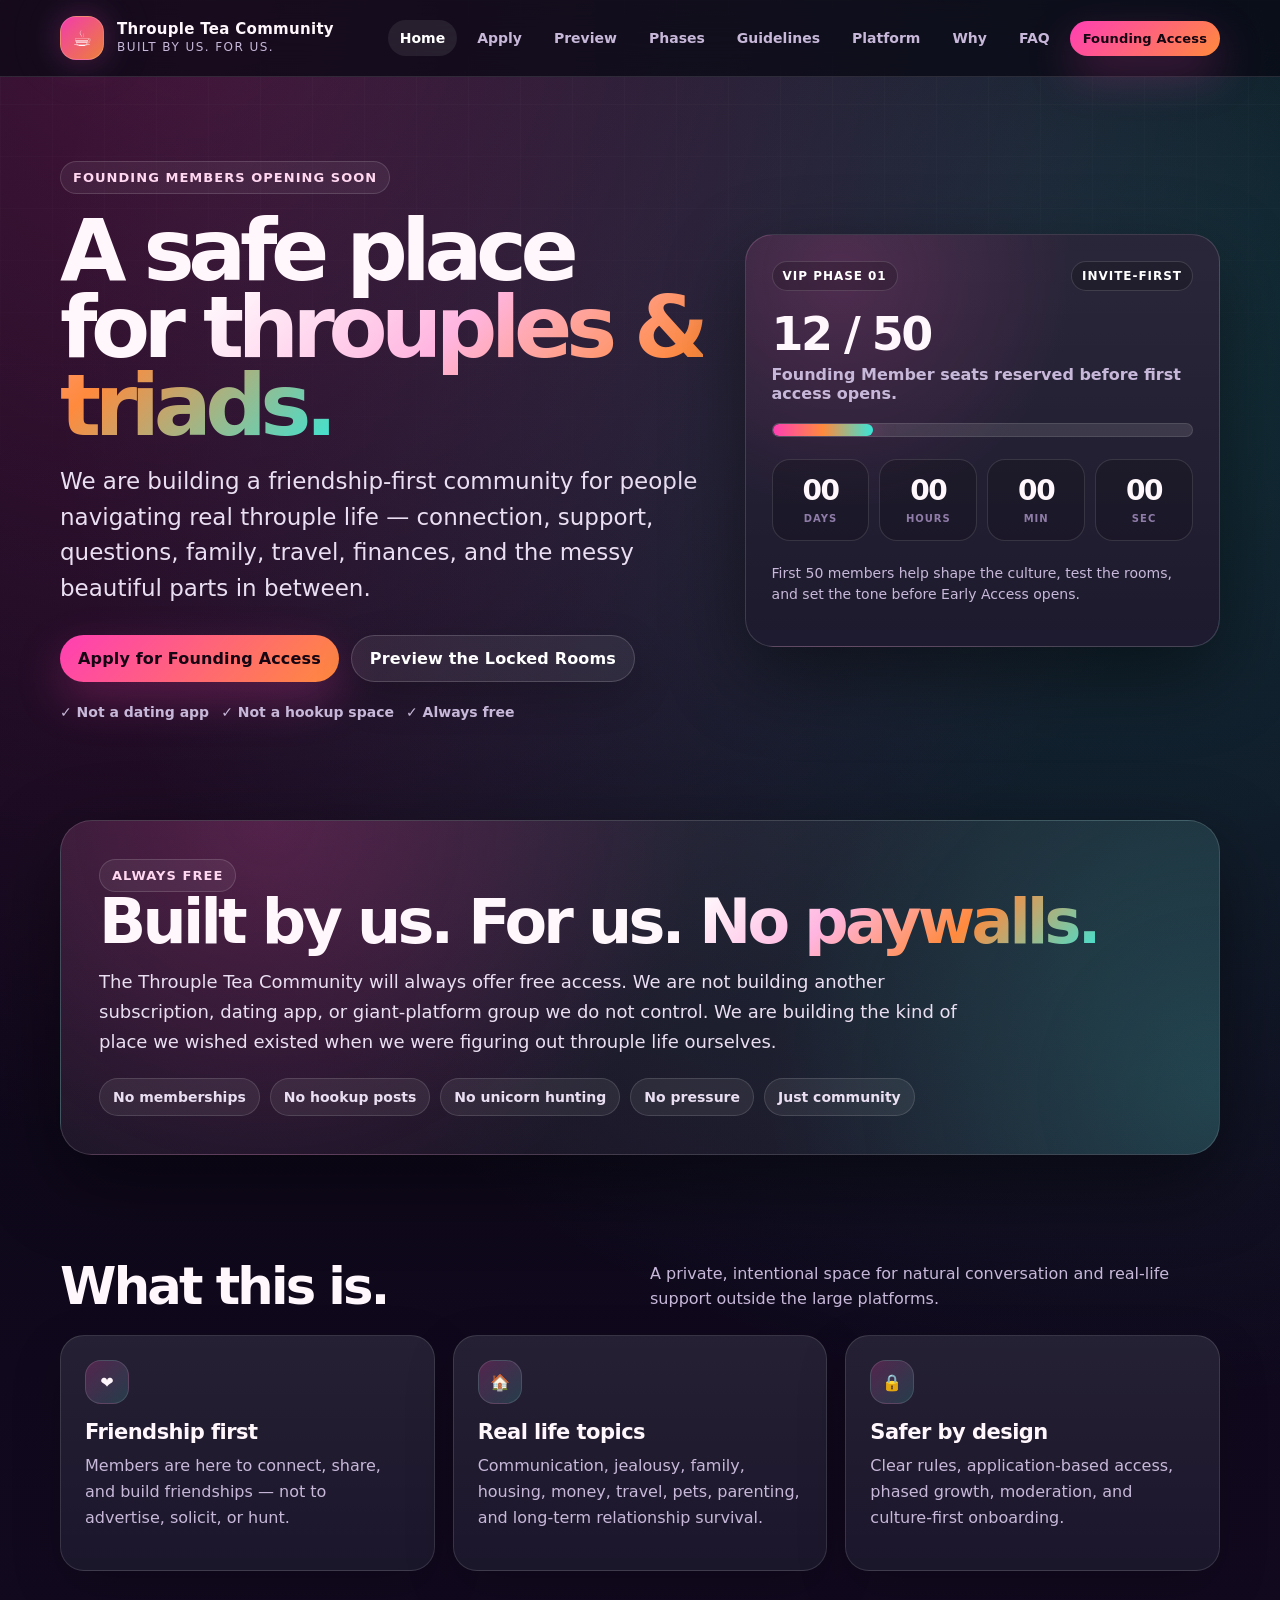
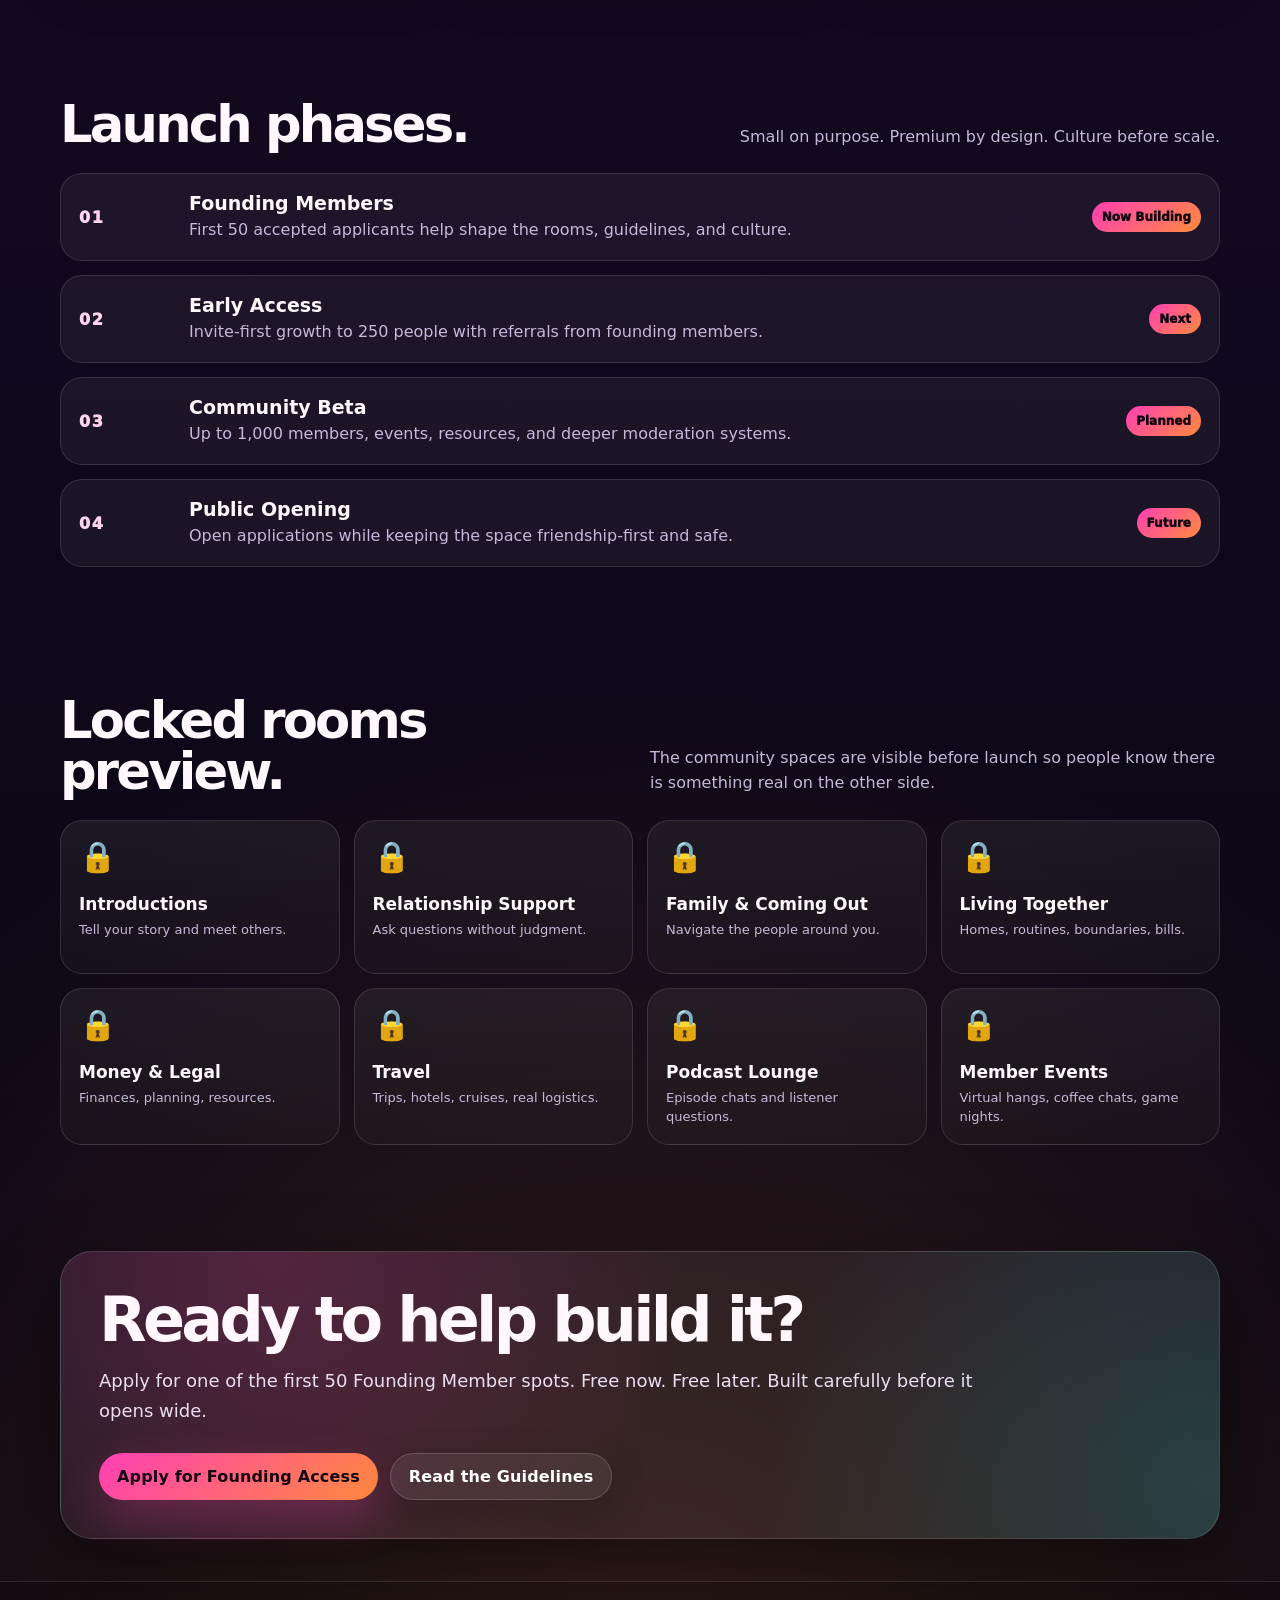
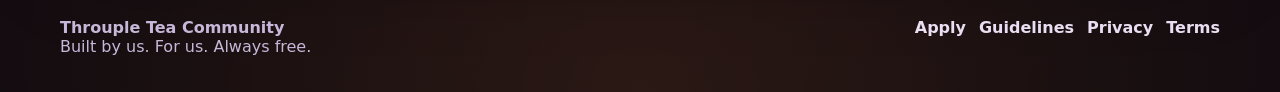
==== commit bf50205e: "Add files via upload" ====
--- a/index.html
+++ b/index.html
@@ -1,76 +1,167 @@
-<!doctype html>
+<!DOCTYPE html>
 <html lang="en">
 <head>
-  <meta charset="utf-8" />
-  <meta name="viewport" content="width=device-width, initial-scale=1" />
-  <title>Throuple Tea Community | Founding Members</title>
-  <meta name="description" content="A friendship-first community for throuples, triads, and people exploring real-life relationship support." />
-  <link rel="preconnect" href="https://fonts.googleapis.com">
-  <link rel="preconnect" href="https://fonts.gstatic.com" crossorigin>
-  <link href="https://fonts.googleapis.com/css2?family=Inter:wght@500;650;750;850;900&display=swap" rel="stylesheet">
+  <meta charset="UTF-8" />
+  <meta name="viewport" content="width=device-width, initial-scale=1.0" />
+  <title>Home | Throuple Tea Community</title>
+  <meta name="description" content="A safe, friendship-first community for throuples and triads." />
+  <link rel="icon" href="assets/logo.svg" type="image/svg+xml" />
   <link rel="stylesheet" href="assets/style.css" />
 </head>
 <body>
+
 <a class="skip-link" href="#main">Skip to content</a>
 <header class="site-header">
-  <div class="container nav-shell">
+  <div class="container nav">
     <a class="brand" href="index.html" aria-label="Throuple Tea Community home">
-      <span class="brand-mark">TT</span><span class="brand-text">Throuple Tea Community</span>
+      <span class="brand-mark">☕</span>
+      <span class="brand-text"><strong>Throuple Tea Community</strong><span>Built by us. For us.</span></span>
     </a>
-    <nav class="site-nav" aria-label="Main navigation">
-      <a class="active" href="index.html">Home</a><a class="" href="guidelines.html">Guidelines</a><a class="" href="phases.html">VIP Phases</a><a class="" href="platform.html">Platform Plan</a><a class="nav-cta" href="join.html">Request Invite</a>
+    <nav class="nav-links" aria-label="Main navigation">
+      <a class="active" href="index.html">Home</a>
+<a class="" href="join.html">Apply</a>
+<a class="" href="locked.html">Preview</a>
+<a class="" href="phases.html">Phases</a>
+<a class="" href="guidelines.html">Guidelines</a>
+<a class="" href="platform.html">Platform</a>
+<a class="" href="founder-story.html">Why</a>
+<a class="" href="faq.html">FAQ</a>
+      <a class="btn small primary" href="join.html">Founding Access</a>
     </nav>
   </div>
 </header>
+
 <main id="main">
-  <section class="hero">
-    <div class="container hero-grid">
-      <div>
-        <p class="eyebrow">Founding Members Access</p>
-        <h1>VIP access for the first 50 people.</h1>
-        <p class="lead">We are quietly building a friendship-first community for throuples, triads, and people exploring real-life non-traditional relationships. No dating app energy. No hookup chaos. Just a safer place to connect.</p>
-        <div class="hero-actions"><a class="button primary" href="join.html">Request Founding Access</a><a class="button ghost" href="guidelines.html">Read the Culture Code</a></div>
-        <div class="trust-row"><span>Friendship first</span><span>Support always</span><span>No hookups</span><span>Invite-only rollout</span></div>
+
+<section class="hero">
+  <div class="container hero-grid">
+    <div>
+      <span class="eyebrow">Founding Members opening soon</span>
+      <h1>A safe place for <span class="gradient-text">throuples & triads.</span></h1>
+      <p class="hero-lede">We are building a friendship-first community for people navigating real throuple life — connection, support, questions, family, travel, finances, and the messy beautiful parts in between.</p>
+      <div class="hero-actions">
+        <a class="btn primary" href="join.html">Apply for Founding Access</a>
+        <a class="btn" href="locked.html">Preview the Locked Rooms</a>
       </div>
-      <aside class="launch-card">
-        <p class="card-kicker">Private Beta Countdown</p>
-        <h2>Founding 50 opens soon.</h2>
-        <p>Founding Members will help test the space, start the first real conversations, and shape the culture before the public ever sees it.</p>
-        <div class="countdown" data-countdown><div><strong data-days>00</strong><span>Days</span></div><div><strong data-hours>00</strong><span>Hours</span></div><div><strong data-minutes>00</strong><span>Minutes</span></div><div><strong data-seconds>00</strong><span>Seconds</span></div></div>
-        <div class="meter-wrap"><div class="meter-label"><span>Founding Access Goal</span><strong>17 / 50</strong></div><div class="meter"><span style="width:34%"></span></div></div>
-        <p class="small-note">Update the date in <code>assets/script.js</code> and the count in <code>index.html</code>.</p>
-      </aside>
+      <div class="micro-row">
+        <span>✓ Not a dating app</span>
+        <span>✓ Not a hookup space</span>
+        <span>✓ Always free</span>
+      </div>
     </div>
-  </section>
-  <section class="section no-top">
-    <div class="container split">
-      <div class="section-head"><p class="eyebrow">Why this exists</p><h2>People are asking where to talk.</h2></div>
-      <p class="section-copy">Not where to find a third. Not where to hook up. They are asking where to meet people who understand the questions, fear, family stuff, age gaps, living together, finances, jealousy, joy, and real-life details.</p>
+
+    <aside class="launch-card" aria-label="Founding member launch status">
+      <div class="launch-top">
+        <span class="badge">VIP Phase 01</span>
+        <span class="badge">Invite-first</span>
+      </div>
+      <div class="counter">
+        <strong>12 / 50</strong>
+        <span>Founding Member seats reserved before first access opens.</span>
+      </div>
+      <div class="progress"><i></i></div>
+      <div class="countdown" aria-label="Countdown">
+        <div class="timebox"><b id="days">00</b><small>Days</small></div>
+        <div class="timebox"><b id="hours">00</b><small>Hours</small></div>
+        <div class="timebox"><b id="minutes">00</b><small>Min</small></div>
+        <div class="timebox"><b id="seconds">00</b><small>Sec</small></div>
+      </div>
+      <p class="note">First 50 members help shape the culture, test the rooms, and set the tone before Early Access opens.</p>
+    </aside>
+  </div>
+</section>
+
+<section class="section tight">
+  <div class="container statement">
+    <span class="eyebrow">Always free</span>
+    <h2>Built by us. For us. <span class="gradient-text">No paywalls.</span></h2>
+    <p>The Throuple Tea Community will always offer free access. We are not building another subscription, dating app, or giant-platform group we do not control. We are building the kind of place we wished existed when we were figuring out throuple life ourselves.</p>
+    <div class="pill-list">
+      <span class="pill">No memberships</span>
+      <span class="pill">No hookup posts</span>
+      <span class="pill">No unicorn hunting</span>
+      <span class="pill">No pressure</span>
+      <span class="pill">Just community</span>
     </div>
-  </section>
-  <section class="section">
-    <div class="container card-grid three">
-      <article class="card info-card"><span class="icon">01</span><h3>Private by design</h3><p>Launch slowly and protect the vibe before it becomes searchable, public, or too big to moderate.</p></article>
-      <article class="card info-card"><span class="icon">02</span><h3>Culture before scale</h3><p>The first 50 members set the tone. That is more important than features, followers, or fast growth.</p></article>
-      <article class="card info-card"><span class="icon">03</span><h3>Built to be owned</h3><p>The website lives on GitHub. The future community can connect to an owned backend like Discourse.</p></article>
+  </div>
+</section>
+
+<section class="section">
+  <div class="container">
+    <div class="section-head">
+      <h2>What this is.</h2>
+      <p>A private, intentional space for natural conversation and real-life support outside the large platforms.</p>
     </div>
-  </section>
-  <section class="section">
-    <div class="container card-grid two">
-      <article class="panel"><p class="eyebrow">Who this is for</p><h2>Real relationships. Real support.</h2><div class="feature-list"><div><span class="dot-good">●</span><strong>Long-term throuples</strong> building life together.</div><div><span class="dot-good">●</span><strong>New throuples</strong> navigating the first months or years.</div><div><span class="dot-good">●</span><strong>Triads</strong> seeking friendship and wisdom.</div><div><span class="dot-good">●</span><strong>People exploring</strong> the possibility with care.</div></div></article>
-      <article class="panel"><p class="eyebrow">Who this is not for</p><h2>Boundaries from day one.</h2><div class="feature-list"><div><span class="dot-bad">●</span>Hookup seekers.</div><div><span class="dot-bad">●</span>Unicorn hunters.</div><div><span class="dot-bad">●</span>Explicit content or adult solicitation.</div><div><span class="dot-bad">●</span>Dating-first behavior.</div></div></article>
+    <div class="grid-3">
+      <article class="card"><div class="icon">❤️</div><h3>Friendship first</h3><p>Members are here to connect, share, and build friendships — not to advertise, solicit, or hunt.</p></article>
+      <article class="card"><div class="icon">🏠</div><h3>Real life topics</h3><p>Communication, jealousy, family, housing, money, travel, pets, parenting, and long-term relationship survival.</p></article>
+      <article class="card"><div class="icon">🔒</div><h3>Safer by design</h3><p>Clear rules, application-based access, phased growth, moderation, and culture-first onboarding.</p></article>
     </div>
-  </section>
-  <section class="section">
-    <div class="container panel panel-row"><div><p class="eyebrow">VIP rollout</p><h2>Open in phases. Keep it special.</h2><p>Start with 50 founding members, expand to 250 early access members, then open a broader waitlist only after the community culture is working.</p></div><a class="button primary" href="phases.html">See the Phases</a></div>
-  </section>
+  </div>
+</section>
+
+<section class="section">
+  <div class="container">
+    <div class="section-head">
+      <h2>Launch phases.</h2>
+      <p>Small on purpose. Premium by design. Culture before scale.</p>
+    </div>
+    <div class="phase-list">
+      <div class="phase"><div class="phase-num">01</div><div><h3>Founding Members</h3><p>First 50 accepted applicants help shape the rooms, guidelines, and culture.</p></div><span class="status">Now Building</span></div>
+      <div class="phase"><div class="phase-num">02</div><div><h3>Early Access</h3><p>Invite-first growth to 250 people with referrals from founding members.</p></div><span class="status">Next</span></div>
+      <div class="phase"><div class="phase-num">03</div><div><h3>Community Beta</h3><p>Up to 1,000 members, events, resources, and deeper moderation systems.</p></div><span class="status">Planned</span></div>
+      <div class="phase"><div class="phase-num">04</div><div><h3>Public Opening</h3><p>Open applications while keeping the space friendship-first and safe.</p></div><span class="status">Future</span></div>
+    </div>
+  </div>
+</section>
+
+<section class="section">
+  <div class="container">
+    <div class="section-head">
+      <h2>Locked rooms preview.</h2>
+      <p>The community spaces are visible before launch so people know there is something real on the other side.</p>
+    </div>
+    <div class="locked-grid">
+      <div class="locked-room"><b>🔒</b><h3>Introductions</h3><p>Tell your story and meet others.</p></div>
+      <div class="locked-room"><b>🔒</b><h3>Relationship Support</h3><p>Ask questions without judgment.</p></div>
+      <div class="locked-room"><b>🔒</b><h3>Family & Coming Out</h3><p>Navigate the people around you.</p></div>
+      <div class="locked-room"><b>🔒</b><h3>Living Together</h3><p>Homes, routines, boundaries, bills.</p></div>
+      <div class="locked-room"><b>🔒</b><h3>Money & Legal</h3><p>Finances, planning, resources.</p></div>
+      <div class="locked-room"><b>🔒</b><h3>Travel</h3><p>Trips, hotels, cruises, real logistics.</p></div>
+      <div class="locked-room"><b>🔒</b><h3>Podcast Lounge</h3><p>Episode chats and listener questions.</p></div>
+      <div class="locked-room"><b>🔒</b><h3>Member Events</h3><p>Virtual hangs, coffee chats, game nights.</p></div>
+    </div>
+  </div>
+</section>
+
+<section class="section tight">
+  <div class="container statement">
+    <h2>Ready to help build it?</h2>
+    <p>Apply for one of the first 50 Founding Member spots. Free now. Free later. Built carefully before it opens wide.</p>
+    <div class="hero-actions">
+      <a class="btn primary" href="join.html">Apply for Founding Access</a>
+      <a class="btn" href="guidelines.html">Read the Guidelines</a>
+    </div>
+  </div>
+</section>
+
 </main>
+
 <footer class="site-footer">
   <div class="container footer-grid">
-    <p>© 2026 Throuple Tea Community · Friendship first. Support always.</p>
-    <div class="footer-links"><a href="guidelines.html">Guidelines</a><a href="phases.html">VIP Phases</a><a href="join.html">Request Invite</a></div>
+    <div>
+      <strong>Throuple Tea Community</strong><br>
+      Built by us. For us. Always free.
+    </div>
+    <div class="footer-links">
+      <a href="join.html">Apply</a>
+      <a href="guidelines.html">Guidelines</a>
+      <a href="privacy.html">Privacy</a>
+      <a href="terms.html">Terms</a>
+    </div>
   </div>
 </footer>
-<script src="assets/script.js"></script>
+<script src="assets/app.js"></script>
+
 </body>
 </html>
--- a/assets/style.css
+++ b/assets/style.css
@@ -1,15 +1,579 @@
 :root{
-  --bg:#060611;--bg-2:#12071f;--ink:#ffffff;--muted:rgba(255,255,255,.76);--soft:rgba(255,255,255,.58);
-  --line:rgba(255,255,255,.14);--card:rgba(255,255,255,.075);--card-2:rgba(255,255,255,.115);
-  --pink:#ff3fc8;--purple:#7b4dff;--violet:#9b5cff;--orange:#ffb545;--cyan:#36e7ff;
-  --radius:28px;--shadow:0 30px 90px rgba(0,0,0,.38);--max:1180px;
-}
-*{box-sizing:border-box}html{scroll-behavior:smooth}body{margin:0;color:var(--ink);font-family:Inter,ui-sans-serif,system-ui,-apple-system,BlinkMacSystemFont,"Segoe UI",sans-serif;background:radial-gradient(circle at 18% 6%,rgba(255,63,200,.36),transparent 30%),radial-gradient(circle at 84% 16%,rgba(54,231,255,.18),transparent 28%),linear-gradient(135deg,var(--bg),var(--bg-2) 55%,#05040b);min-height:100vh;line-height:1.6;overflow-x:hidden}body:before{content:"";position:fixed;inset:0;pointer-events:none;background-image:linear-gradient(rgba(255,255,255,.03) 1px,transparent 1px),linear-gradient(90deg,rgba(255,255,255,.03) 1px,transparent 1px);background-size:68px 68px;mask-image:linear-gradient(to bottom,rgba(0,0,0,.9),transparent 75%)}
-a{color:inherit;text-decoration:none}.container{width:min(var(--max),calc(100% - 48px));margin-inline:auto}.narrow{width:min(900px,calc(100% - 48px));margin-inline:auto}.skip-link{position:absolute;left:-999px}.skip-link:focus{left:20px;top:20px;z-index:999;background:#fff;color:#000;padding:10px 14px;border-radius:10px}
-.site-header{position:sticky;top:0;z-index:50;background:rgba(6,6,17,.78);backdrop-filter:blur(18px);border-bottom:1px solid var(--line)}.nav-shell{height:78px;display:flex;align-items:center;justify-content:space-between;gap:28px}.brand{display:flex;align-items:center;gap:13px;font-weight:900;letter-spacing:-.035em;white-space:nowrap}.brand-mark{display:grid;place-items:center;width:44px;height:44px;border-radius:16px;background:linear-gradient(135deg,var(--pink),var(--purple));box-shadow:0 14px 35px rgba(255,63,200,.28);font-size:.84rem}.brand-text{font-size:1.02rem}.site-nav{display:flex;align-items:center;justify-content:flex-end;gap:8px;font-size:.93rem;font-weight:850}.site-nav a{display:inline-flex;align-items:center;justify-content:center;min-height:42px;padding:0 15px;border-radius:999px;color:var(--muted)}.site-nav a:hover,.site-nav a.active{background:rgba(255,255,255,.085);color:#fff}.site-nav .nav-cta{background:linear-gradient(135deg,rgba(255,63,200,.86),rgba(123,77,255,.86));color:#fff;border:1px solid rgba(255,255,255,.18);box-shadow:0 14px 35px rgba(123,77,255,.25)}
-.hero{padding:92px 0 70px}.hero-grid{display:grid;grid-template-columns:minmax(0,1.08fr) 440px;gap:48px;align-items:center}.page-hero{padding:82px 0 48px}.eyebrow{margin:0 0 16px;text-transform:uppercase;letter-spacing:.16em;color:var(--orange);font-size:.78rem;font-weight:950}.hero h1,.page-hero h1{margin:0;max-width:930px;font-size:clamp(3.4rem,7.7vw,7.2rem);line-height:.93;letter-spacing:-.078em}.page-hero h1{font-size:clamp(3rem,7vw,6.4rem)}.lead{font-size:clamp(1.08rem,2vw,1.33rem);color:var(--muted);max-width:760px;margin:26px 0 0}.hero-actions{display:flex;gap:14px;flex-wrap:wrap;margin-top:34px}.button{display:inline-flex;align-items:center;justify-content:center;min-height:54px;padding:0 24px;border-radius:999px;border:1px solid var(--line);font-weight:950}.button.primary{border:0;background:linear-gradient(135deg,var(--pink),var(--purple));box-shadow:0 18px 46px rgba(123,77,255,.36)}.button.ghost{background:rgba(255,255,255,.08)}.button.full{width:100%;margin-top:8px}.trust-row{display:flex;gap:10px;flex-wrap:wrap;margin-top:28px}.trust-row span{padding:9px 12px;border:1px solid var(--line);border-radius:999px;background:rgba(255,255,255,.055);color:var(--muted);font-size:.88rem;font-weight:850}
-.card,.panel,.launch-card,.prose-card,.form-card,.toc-card{background:linear-gradient(180deg,var(--card-2),var(--card));border:1px solid var(--line);border-radius:var(--radius);box-shadow:var(--shadow);backdrop-filter:blur(18px)}.launch-card{padding:30px}.card-kicker{margin:0 0 12px;color:var(--cyan);font-weight:950;text-transform:uppercase;letter-spacing:.14em;font-size:.74rem}.launch-card h2{font-size:2rem;line-height:1.05;letter-spacing:-.045em;margin:0 0 10px}.launch-card p{color:var(--muted);margin:0 0 22px}.countdown{display:grid;grid-template-columns:repeat(4,1fr);gap:10px;margin:22px 0}.countdown div{padding:14px 8px;border-radius:18px;background:rgba(0,0,0,.28);border:1px solid rgba(255,255,255,.11);text-align:center}.countdown strong{display:block;font-size:1.65rem;line-height:1;font-weight:950}.countdown span{font-size:.7rem;color:var(--soft);font-weight:850;text-transform:uppercase}.meter-wrap{margin-top:24px}.meter-label{display:flex;justify-content:space-between;color:var(--muted);font-size:.9rem;margin-bottom:10px}.meter{height:12px;border-radius:999px;background:rgba(255,255,255,.11);overflow:hidden}.meter span{display:block;height:100%;border-radius:999px;background:linear-gradient(90deg,var(--pink),var(--orange))}.small-note{font-size:.86rem;color:var(--soft)}code{padding:.15em .35em;border-radius:7px;background:rgba(0,0,0,.35);color:#fff}
-.section{padding:72px 0}.section.no-top{padding-top:0}.section-head{max-width:760px;margin-bottom:28px}.section-head.center{text-align:center;margin-inline:auto}.section h2{font-size:clamp(2rem,4vw,3.7rem);line-height:1;letter-spacing:-.06em;margin:0}.section-copy,.muted{color:var(--muted)}.split{display:grid;grid-template-columns:.92fr 1.08fr;gap:42px;align-items:start}.card-grid{display:grid;gap:20px}.card-grid.three{grid-template-columns:repeat(3,1fr)}.card-grid.two{grid-template-columns:repeat(2,1fr)}.info-card{padding:28px}.info-card h3{font-size:1.45rem;margin:14px 0 8px;line-height:1.06;letter-spacing:-.04em}.info-card p{color:var(--muted);margin:0}.icon{display:inline-grid;place-items:center;width:46px;height:46px;border-radius:16px;background:rgba(255,63,200,.16);font-weight:950}.panel{padding:36px}.panel-row{display:flex;align-items:center;justify-content:space-between;gap:30px}.panel h2{font-size:clamp(2rem,4vw,4rem)}.panel p{color:var(--muted);max-width:700px}.feature-list{display:grid;gap:14px}.feature-list div{padding:16px;border-radius:18px;background:rgba(255,255,255,.055);border:1px solid rgba(255,255,255,.1);color:var(--muted)}.feature-list strong{color:#fff}.dot-good,.dot-bad{font-weight:950;margin-right:9px}.dot-good{color:var(--orange)}.dot-bad{color:var(--pink)}
-.content-section{padding:24px 0 88px}.content-grid{display:grid;grid-template-columns:290px minmax(0,1fr);gap:24px;align-items:start}.toc-card{position:sticky;top:102px;padding:20px}.toc-card strong{display:block;margin-bottom:12px}.toc-card a{display:block;color:var(--muted);padding:11px 0;border-top:1px solid rgba(255,255,255,.08);font-weight:850}.toc-card a:hover{color:#fff}.prose-card{padding:44px}.prose-card section+section{margin-top:42px;padding-top:34px;border-top:1px solid rgba(255,255,255,.1)}.prose-card h2{font-size:2.15rem;line-height:1.05;letter-spacing:-.045em;margin:0 0 16px}.prose-card h3{margin:0 0 8px;font-size:1.12rem}.prose-card p,.prose-card li{color:var(--muted)}.mini-list{display:grid;grid-template-columns:repeat(2,1fr);gap:14px}.mini-list div,.warning-grid span{border:1px solid rgba(255,255,255,.1);background:rgba(255,255,255,.045);border-radius:18px;padding:18px}.warning-grid{display:grid;grid-template-columns:repeat(3,1fr);gap:12px}.warning-grid span{font-weight:900;color:#fff}.timeline{display:grid;gap:18px}.phase-card{padding:30px;display:grid;grid-template-columns:125px 1fr;gap:22px}.phase-card span{color:var(--orange);font-weight:950;text-transform:uppercase;letter-spacing:.13em;font-size:.75rem}.phase-card h2{margin:0 0 8px;font-size:2rem;letter-spacing:-.05em}.phase-card p,.phase-card li{color:var(--muted)}.form-layout{display:grid;grid-template-columns:minmax(0,1fr) 360px;gap:24px;align-items:start}.form-card{padding:34px}.form-card h2{font-size:2.2rem;line-height:1.05;letter-spacing:-.055em;margin:0 0 10px}label{display:block;margin:16px 0 0;color:#fff;font-weight:850}input,select,textarea{width:100%;margin-top:8px;border:1px solid rgba(255,255,255,.15);background:rgba(0,0,0,.25);color:#fff;border-radius:16px;padding:14px 15px;font:inherit}textarea{resize:vertical}.check-list{list-style:none;padding:0;margin:18px 0}.check-list li{padding:10px 0;color:var(--muted);border-top:1px solid rgba(255,255,255,.08)}.check-list li:before{content:"✓";color:var(--orange);font-weight:950;margin-right:10px}.site-footer{padding:32px 0;border-top:1px solid var(--line);background:rgba(0,0,0,.18);color:var(--soft)}.footer-grid{display:flex;justify-content:space-between;gap:20px;align-items:center}.footer-grid p{margin:0}.footer-links{display:flex;gap:18px;flex-wrap:wrap}.footer-links a{color:var(--muted);font-weight:850}.footer-links a:hover{color:#fff}
-@media(max-width:940px){.nav-shell{height:auto;padding:15px 0;align-items:flex-start;flex-direction:column}.site-nav{width:100%;justify-content:flex-start;overflow-x:auto;padding-bottom:4px}.hero{padding:58px 0}.hero-grid,.split,.content-grid,.form-layout{grid-template-columns:1fr}.hero h1,.page-hero h1{font-size:clamp(2.8rem,13vw,4.9rem)}.card-grid.three,.card-grid.two,.mini-list,.warning-grid{grid-template-columns:1fr}.toc-card{position:static}.panel-row{align-items:flex-start;flex-direction:column}.phase-card{grid-template-columns:1fr}.footer-grid{align-items:flex-start;flex-direction:column}.page-hero{padding:56px 0 32px}}
-@media(max-width:560px){.container,.narrow{width:min(100% - 30px,var(--max))}.brand-text{font-size:.92rem}.site-nav a{padding:0 12px}.countdown{grid-template-columns:repeat(2,1fr)}.prose-card,.form-card,.info-card,.launch-card,.panel,.phase-card{padding:23px}.hero-actions .button{width:100%}}
+  --bg:#080713;
+  --bg2:#12091f;
+  --card:#151126;
+  --card2:#1c1431;
+  --ink:#fff7fb;
+  --muted:#c7b8d9;
+  --soft:#8f7ca8;
+  --pink:#ff3fb4;
+  --orange:#ff8a3d;
+  --teal:#38e6d8;
+  --purple:#8a5cff;
+  --line:rgba(255,255,255,.12);
+  --glow:0 0 32px rgba(255,63,180,.25), 0 0 64px rgba(56,230,216,.12);
+  --shadow:0 28px 80px rgba(0,0,0,.45);
+  --max:1160px;
+  --radius:28px;
+}
+
+*{box-sizing:border-box}
+html{scroll-behavior:smooth}
+body{
+  margin:0;
+  color:var(--ink);
+  font-family:Inter, ui-sans-serif, system-ui, -apple-system, BlinkMacSystemFont, "Segoe UI", sans-serif;
+  background:
+    radial-gradient(circle at 15% 0%, rgba(255,63,180,.24), transparent 33%),
+    radial-gradient(circle at 88% 10%, rgba(56,230,216,.18), transparent 34%),
+    radial-gradient(circle at 50% 100%, rgba(255,138,61,.18), transparent 30%),
+    linear-gradient(180deg, var(--bg), var(--bg2) 52%, #070610);
+  min-height:100vh;
+  overflow-x:hidden;
+}
+
+body:before{
+  content:"";
+  position:fixed;
+  inset:0;
+  pointer-events:none;
+  background-image:
+    linear-gradient(rgba(255,255,255,.035) 1px, transparent 1px),
+    linear-gradient(90deg, rgba(255,255,255,.035) 1px, transparent 1px);
+  background-size:52px 52px;
+  mask-image:linear-gradient(to bottom, rgba(0,0,0,.6), transparent 70%);
+}
+
+a{color:inherit;text-decoration:none}
+img{max-width:100%;display:block}
+
+.container{
+  width:min(var(--max), calc(100% - 40px));
+  margin:0 auto;
+}
+
+.skip-link{
+  position:absolute;
+  left:-999px;
+  top:12px;
+  background:#fff;
+  color:#111;
+  padding:10px 14px;
+  border-radius:12px;
+  z-index:99;
+}
+.skip-link:focus{left:12px}
+
+.site-header{
+  position:sticky;
+  top:0;
+  z-index:50;
+  backdrop-filter:blur(18px);
+  background:rgba(8,7,19,.72);
+  border-bottom:1px solid var(--line);
+}
+
+.nav{
+  height:76px;
+  display:flex;
+  align-items:center;
+  justify-content:space-between;
+  gap:22px;
+}
+
+.brand{
+  display:flex;
+  align-items:center;
+  gap:13px;
+  min-width:max-content;
+}
+
+.brand-mark{
+  width:44px;
+  height:44px;
+  border-radius:16px;
+  display:grid;
+  place-items:center;
+  font-size:22px;
+  font-weight:900;
+  background:
+    linear-gradient(135deg, rgba(255,63,180,.95), rgba(255,138,61,.92));
+  box-shadow:var(--glow);
+  border:1px solid rgba(255,255,255,.18);
+}
+
+.brand-text strong{
+  display:block;
+  font-size:15px;
+  line-height:1.05;
+  letter-spacing:.02em;
+}
+.brand-text span{
+  display:block;
+  margin-top:3px;
+  color:var(--muted);
+  font-size:12px;
+  letter-spacing:.12em;
+  text-transform:uppercase;
+}
+
+.nav-links{
+  display:flex;
+  align-items:center;
+  gap:8px;
+  flex-wrap:wrap;
+  justify-content:flex-end;
+}
+.nav-links a{
+  color:var(--muted);
+  font-weight:750;
+  font-size:14px;
+  padding:10px 12px;
+  border-radius:999px;
+}
+.nav-links a:hover,
+.nav-links a.active{
+  color:#fff;
+  background:rgba(255,255,255,.08);
+}
+.btn{
+  display:inline-flex;
+  align-items:center;
+  justify-content:center;
+  gap:9px;
+  border:1px solid rgba(255,255,255,.16);
+  border-radius:999px;
+  padding:13px 18px;
+  font-weight:900;
+  letter-spacing:.01em;
+  color:#fff;
+  background:rgba(255,255,255,.07);
+  box-shadow:0 14px 40px rgba(0,0,0,.18);
+  transition:.18s transform ease, .18s background ease, .18s border-color ease;
+  cursor:pointer;
+}
+.btn:hover{transform:translateY(-2px);background:rgba(255,255,255,.11);border-color:rgba(255,255,255,.28)}
+.btn.primary{
+  border:0;
+  color:#160513;
+  background:linear-gradient(135deg, var(--pink), var(--orange));
+  box-shadow:0 18px 45px rgba(255,63,180,.25);
+}
+.btn.teal{
+  border:0;
+  color:#041414;
+  background:linear-gradient(135deg, var(--teal), #98fff6);
+}
+.btn.small{padding:10px 13px;font-size:13px}
+
+.hero{
+  position:relative;
+  padding:84px 0 58px;
+}
+.hero-grid{
+  display:grid;
+  grid-template-columns:minmax(0,1.04fr) minmax(340px,.76fr);
+  gap:34px;
+  align-items:center;
+}
+.eyebrow{
+  display:inline-flex;
+  align-items:center;
+  gap:8px;
+  padding:8px 12px;
+  border:1px solid rgba(255,255,255,.14);
+  background:rgba(255,255,255,.06);
+  border-radius:999px;
+  color:#ffd7f0;
+  font-weight:900;
+  font-size:13px;
+  letter-spacing:.08em;
+  text-transform:uppercase;
+}
+h1,h2,h3,p{margin-top:0}
+h1{
+  margin:18px 0 20px;
+  font-size:clamp(46px, 7vw, 86px);
+  line-height:.9;
+  letter-spacing:-.075em;
+}
+.gradient-text{
+  background:linear-gradient(135deg, #fff, #ffb5e0 35%, #ff8a3d 65%, #38e6d8);
+  -webkit-background-clip:text;
+  background-clip:text;
+  color:transparent;
+}
+.hero-lede{
+  font-size:clamp(18px, 2vw, 23px);
+  line-height:1.55;
+  color:#eadff2;
+  max-width:720px;
+}
+.hero-actions{display:flex;gap:12px;flex-wrap:wrap;margin:28px 0 0}
+.micro-row{
+  display:flex;
+  gap:12px;
+  flex-wrap:wrap;
+  margin-top:22px;
+  color:var(--muted);
+  font-weight:750;
+  font-size:14px;
+}
+.micro-row span{
+  display:inline-flex;
+  align-items:center;
+  gap:7px;
+}
+
+.launch-card{
+  position:relative;
+  border:1px solid rgba(255,255,255,.14);
+  background:
+    linear-gradient(180deg, rgba(255,255,255,.09), rgba(255,255,255,.04)),
+    radial-gradient(circle at 20% 10%, rgba(255,63,180,.18), transparent 44%),
+    var(--card);
+  border-radius:var(--radius);
+  padding:26px;
+  box-shadow:var(--shadow);
+  overflow:hidden;
+}
+.launch-card:after{
+  content:"";
+  position:absolute;
+  inset:-1px;
+  pointer-events:none;
+  border-radius:inherit;
+  background:linear-gradient(135deg, rgba(255,63,180,.42), transparent 38%, rgba(56,230,216,.35));
+  mask:linear-gradient(#000 0 0) content-box, linear-gradient(#000 0 0);
+  mask-composite:exclude;
+  padding:1px;
+}
+.launch-top{
+  display:flex;
+  justify-content:space-between;
+  align-items:center;
+  gap:12px;
+  margin-bottom:20px;
+}
+.badge{
+  display:inline-flex;
+  align-items:center;
+  border:1px solid rgba(255,255,255,.14);
+  border-radius:999px;
+  padding:7px 10px;
+  color:#fff;
+  background:rgba(0,0,0,.18);
+  font-size:12px;
+  font-weight:900;
+  letter-spacing:.08em;
+  text-transform:uppercase;
+}
+.counter{
+  display:grid;
+  gap:8px;
+  margin:10px 0 20px;
+}
+.counter strong{
+  font-size:46px;
+  line-height:1;
+  letter-spacing:-.055em;
+}
+.counter span{color:var(--muted);font-weight:750}
+.progress{
+  height:14px;
+  border-radius:999px;
+  background:rgba(255,255,255,.11);
+  border:1px solid rgba(255,255,255,.1);
+  overflow:hidden;
+}
+.progress i{
+  display:block;
+  height:100%;
+  width:24%;
+  background:linear-gradient(90deg, var(--pink), var(--orange), var(--teal));
+  border-radius:999px;
+  box-shadow:0 0 25px rgba(255,63,180,.45);
+}
+.countdown{
+  display:grid;
+  grid-template-columns:repeat(4,1fr);
+  gap:10px;
+  margin:22px 0;
+}
+.timebox{
+  border:1px solid rgba(255,255,255,.12);
+  border-radius:18px;
+  padding:14px 10px;
+  text-align:center;
+  background:rgba(0,0,0,.18);
+}
+.timebox b{
+  display:block;
+  font-size:28px;
+  letter-spacing:-.05em;
+}
+.timebox small{
+  color:var(--soft);
+  font-weight:850;
+  text-transform:uppercase;
+  letter-spacing:.1em;
+  font-size:10px;
+}
+.note{
+  color:var(--muted);
+  line-height:1.55;
+  font-size:14px;
+}
+.section{
+  padding:64px 0;
+}
+.section.tight{padding:42px 0}
+.section-head{
+  display:flex;
+  justify-content:space-between;
+  align-items:end;
+  gap:24px;
+  margin-bottom:24px;
+}
+.section-head h2{
+  font-size:clamp(31px, 4vw, 54px);
+  line-height:.98;
+  letter-spacing:-.055em;
+  margin:0;
+}
+.section-head p{
+  color:var(--muted);
+  line-height:1.55;
+  max-width:570px;
+  margin:0;
+}
+.grid-3{
+  display:grid;
+  grid-template-columns:repeat(3,1fr);
+  gap:18px;
+}
+.grid-2{
+  display:grid;
+  grid-template-columns:repeat(2,1fr);
+  gap:18px;
+}
+.card{
+  border:1px solid rgba(255,255,255,.12);
+  border-radius:24px;
+  padding:24px;
+  background:
+    linear-gradient(180deg, rgba(255,255,255,.075), rgba(255,255,255,.035)),
+    rgba(21,17,38,.78);
+  box-shadow:0 18px 50px rgba(0,0,0,.18);
+}
+.card h3{
+  font-size:21px;
+  letter-spacing:-.025em;
+  margin-bottom:9px;
+}
+.card p,
+.card li{
+  color:var(--muted);
+  line-height:1.6;
+}
+.icon{
+  width:44px;height:44px;
+  display:grid;place-items:center;
+  border-radius:16px;
+  margin-bottom:16px;
+  background:linear-gradient(135deg, rgba(255,63,180,.22), rgba(56,230,216,.16));
+  border:1px solid rgba(255,255,255,.12);
+}
+.statement{
+  border:1px solid rgba(255,255,255,.14);
+  border-radius:32px;
+  padding:38px;
+  background:
+    radial-gradient(circle at 18% 0%, rgba(255,63,180,.20), transparent 42%),
+    radial-gradient(circle at 100% 80%, rgba(56,230,216,.18), transparent 38%),
+    rgba(255,255,255,.055);
+  box-shadow:var(--shadow);
+}
+.statement h2{
+  font-size:clamp(34px,5vw,62px);
+  line-height:.96;
+  letter-spacing:-.06em;
+  margin-bottom:16px;
+}
+.statement p{
+  color:#eadff2;
+  line-height:1.65;
+  font-size:18px;
+  max-width:880px;
+}
+.pill-list{
+  display:flex;
+  gap:10px;
+  flex-wrap:wrap;
+  margin-top:22px;
+}
+.pill{
+  padding:10px 13px;
+  border-radius:999px;
+  background:rgba(255,255,255,.07);
+  border:1px solid rgba(255,255,255,.13);
+  color:#eadff2;
+  font-weight:800;
+  font-size:14px;
+}
+.phase-list{
+  display:grid;
+  gap:14px;
+}
+.phase{
+  display:grid;
+  grid-template-columns:92px 1fr auto;
+  gap:18px;
+  align-items:center;
+  padding:18px;
+  border:1px solid rgba(255,255,255,.12);
+  border-radius:22px;
+  background:rgba(255,255,255,.05);
+}
+.phase-num{
+  font-weight:1000;
+  letter-spacing:.1em;
+  color:#ffd4ee;
+}
+.phase h3{margin:0 0 4px;font-size:19px}
+.phase p{margin:0;color:var(--muted);line-height:1.5}
+.status{
+  padding:8px 10px;
+  border-radius:999px;
+  font-size:12px;
+  font-weight:1000;
+  color:#120514;
+  background:linear-gradient(135deg, var(--pink), var(--orange));
+}
+.locked-grid{
+  display:grid;
+  grid-template-columns:repeat(4,1fr);
+  gap:14px;
+}
+.locked-room{
+  min-height:154px;
+  border:1px solid rgba(255,255,255,.12);
+  border-radius:22px;
+  padding:18px;
+  background:
+    linear-gradient(180deg, rgba(255,255,255,.07), rgba(255,255,255,.035)),
+    rgba(0,0,0,.16);
+}
+.locked-room b{display:block;font-size:30px;margin-bottom:20px}
+.locked-room h3{font-size:17px;margin-bottom:7px}
+.locked-room p{font-size:13px;color:var(--muted);line-height:1.45;margin:0}
+
+.page-hero{
+  padding:72px 0 38px;
+}
+.page-hero h1{
+  max-width:900px;
+  margin-bottom:16px;
+}
+.page-hero p{
+  max-width:760px;
+  color:#eadff2;
+  line-height:1.65;
+  font-size:20px;
+}
+
+.form-card{
+  border:1px solid rgba(255,255,255,.14);
+  border-radius:30px;
+  padding:30px;
+  background:rgba(255,255,255,.065);
+  box-shadow:var(--shadow);
+}
+.form-grid{
+  display:grid;
+  grid-template-columns:1fr 1fr;
+  gap:16px;
+}
+label{
+  display:grid;
+  gap:8px;
+  color:#f4e8f7;
+  font-weight:850;
+}
+input,select,textarea{
+  width:100%;
+  border:1px solid rgba(255,255,255,.16);
+  border-radius:16px;
+  padding:14px 15px;
+  background:rgba(0,0,0,.24);
+  color:#fff;
+  font:inherit;
+  outline:none;
+}
+textarea{min-height:138px;resize:vertical}
+.full{grid-column:1/-1}
+.helper{color:var(--muted);font-size:13px;line-height:1.45}
+
+.faq{
+  display:grid;
+  gap:12px;
+}
+details{
+  border:1px solid rgba(255,255,255,.12);
+  border-radius:20px;
+  background:rgba(255,255,255,.055);
+  padding:18px 20px;
+}
+summary{
+  cursor:pointer;
+  font-weight:950;
+  font-size:18px;
+}
+details p{
+  color:var(--muted);
+  line-height:1.65;
+  margin:14px 0 0;
+}
+
+.site-footer{
+  border-top:1px solid var(--line);
+  padding:36px 0;
+  color:var(--muted);
+  background:rgba(0,0,0,.18);
+}
+.footer-grid{
+  display:flex;
+  justify-content:space-between;
+  gap:24px;
+  flex-wrap:wrap;
+}
+.footer-links{
+  display:flex;
+  gap:13px;
+  flex-wrap:wrap;
+}
+.footer-links a{font-weight:850;color:#eadff2}
+
+@media (max-width:900px){
+  .nav{height:auto;padding:14px 0;align-items:flex-start}
+  .nav-links{gap:4px}
+  .hero-grid,.grid-3,.grid-2{grid-template-columns:1fr}
+  .hero{padding-top:48px}
+  .section-head{display:block}
+  .section-head p{margin-top:12px}
+  .locked-grid{grid-template-columns:repeat(2,1fr)}
+  .phase{grid-template-columns:1fr}
+  .status{width:max-content}
+}
+@media (max-width:640px){
+  .container{width:min(100% - 28px, var(--max))}
+  .brand-text span{display:none}
+  .nav{gap:12px}
+  .nav-links{width:100%;justify-content:flex-start}
+  .nav-links a{font-size:13px;padding:8px 9px}
+  .countdown{grid-template-columns:repeat(2,1fr)}
+  .locked-grid{grid-template-columns:1fr}
+  .form-grid{grid-template-columns:1fr}
+  .statement{padding:26px}
+  h1{font-size:46px}
+}
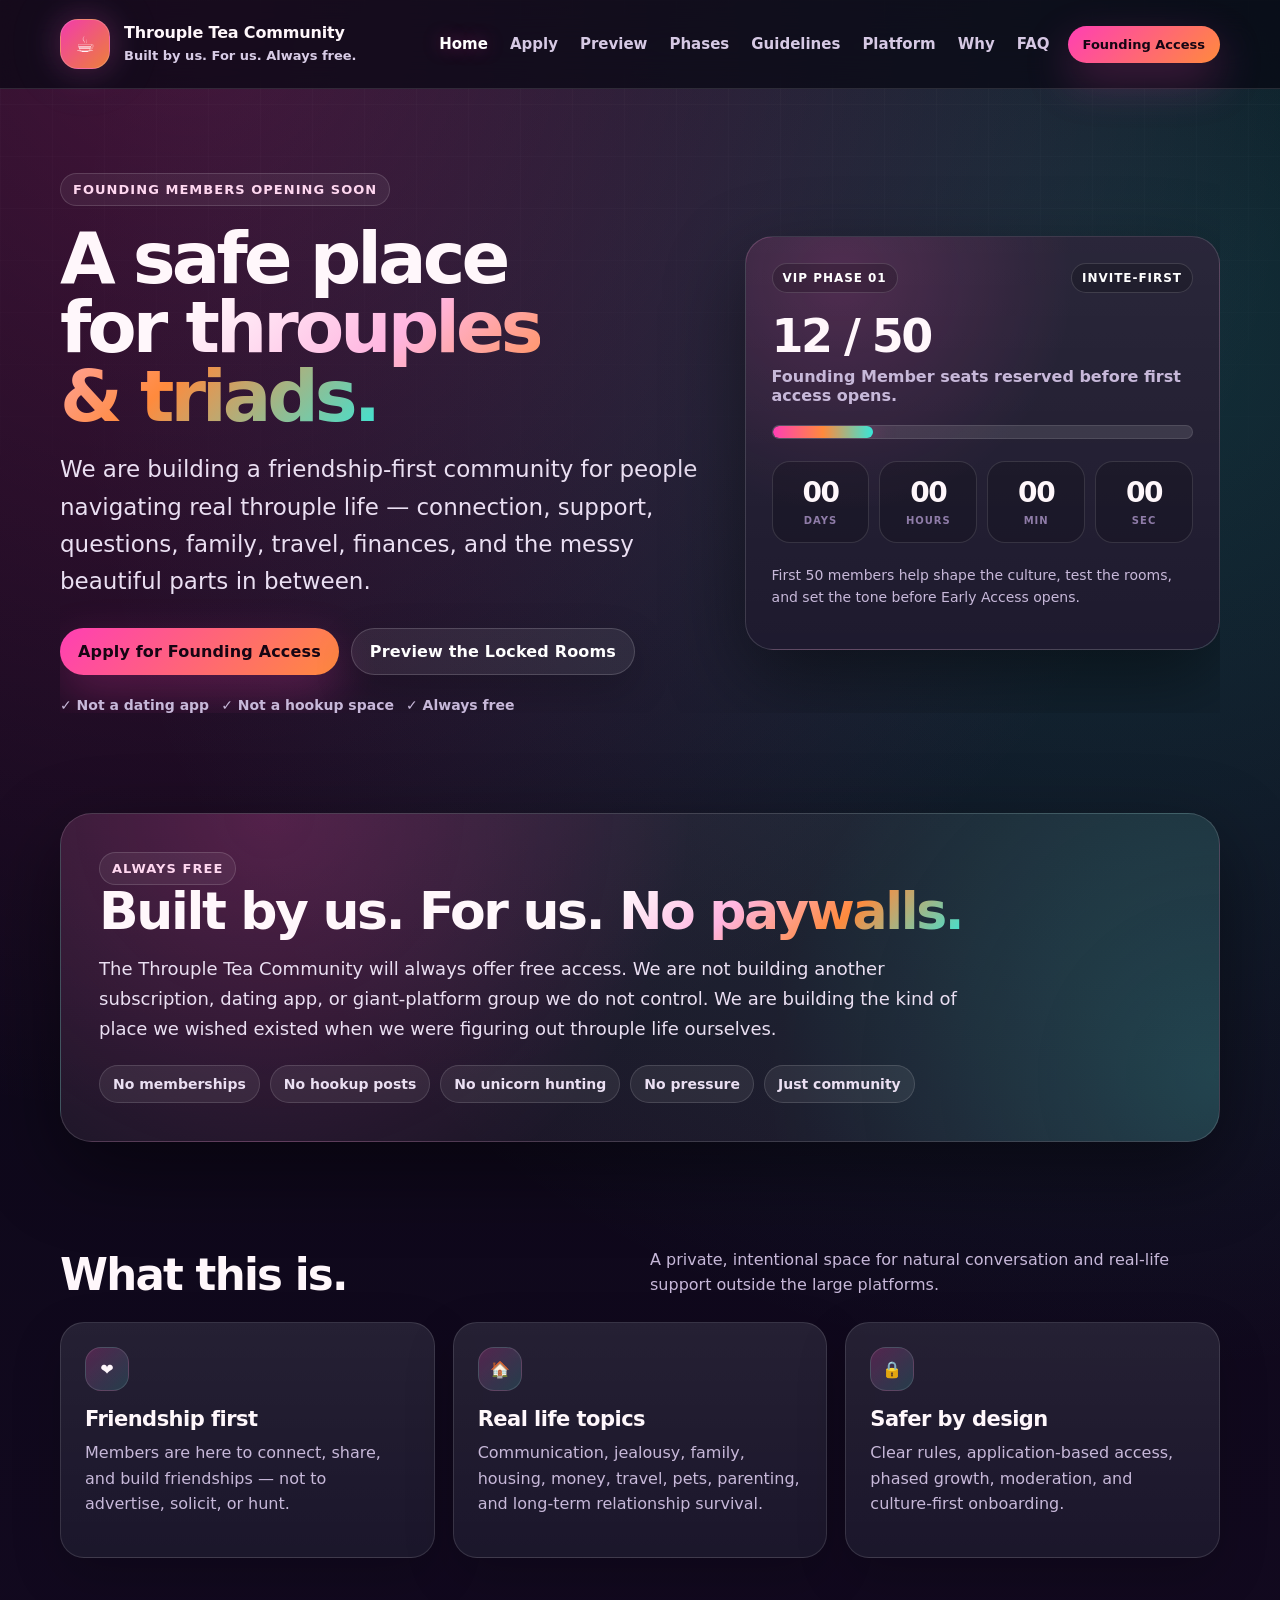
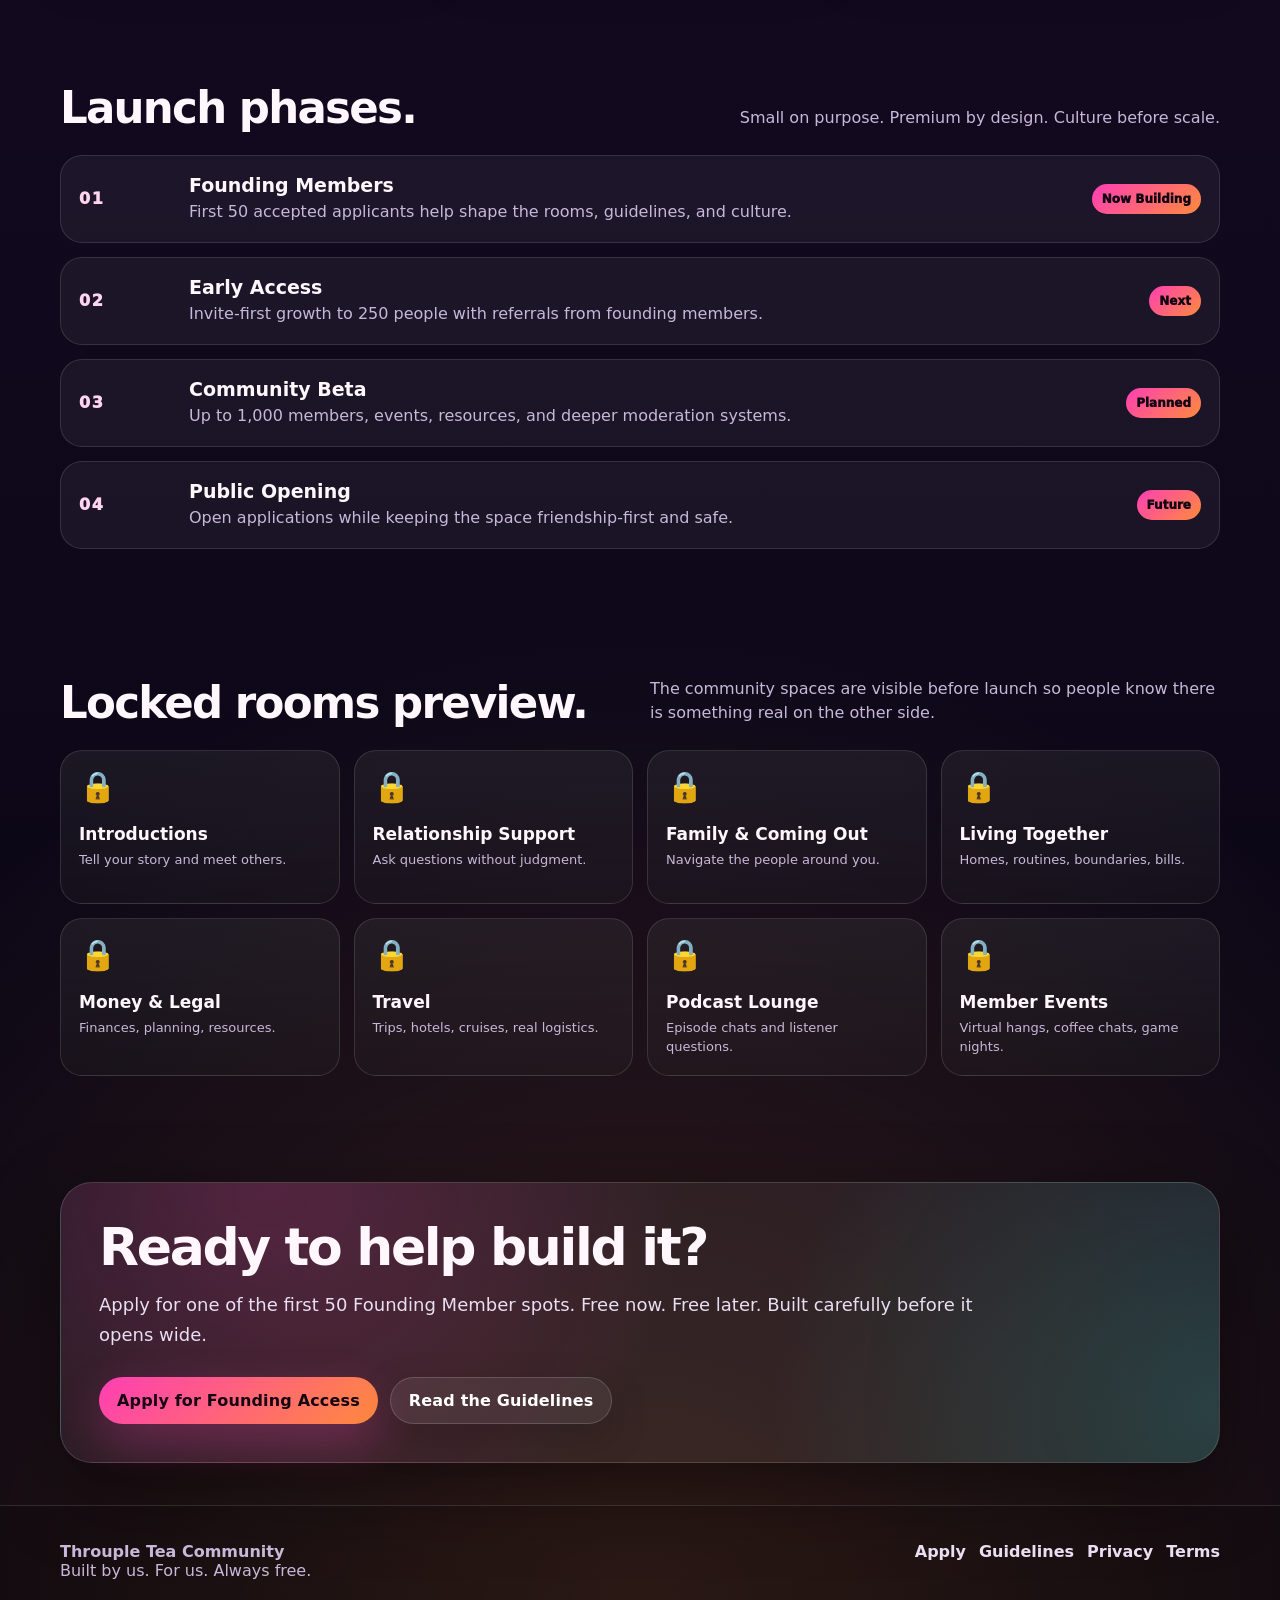
==== commit 7c37a92c: "Add files via upload" ====
--- a/index.html
+++ b/index.html
@@ -15,7 +15,7 @@
   <div class="container nav">
     <a class="brand" href="index.html" aria-label="Throuple Tea Community home">
       <span class="brand-mark">☕</span>
-      <span class="brand-text"><strong>Throuple Tea Community</strong><span>Built by us. For us.</span></span>
+      <span class="brand-text"><strong>Throuple Tea Community</strong><span>Built by us. For us. Always free.</span></span>
     </a>
     <nav class="nav-links" aria-label="Main navigation">
       <a class="active" href="index.html">Home</a>
--- a/assets/style.css
+++ b/assets/style.css
@@ -74,7 +74,7 @@
 }
 
 .nav{
-  height:76px;
+  min-height:88px;
   display:flex;
   align-items:center;
   justify-content:space-between;
@@ -84,14 +84,14 @@
 .brand{
   display:flex;
   align-items:center;
-  gap:13px;
+  gap:14px;
   min-width:max-content;
 }
 
 .brand-mark{
-  width:44px;
-  height:44px;
-  border-radius:16px;
+  width:50px;
+  height:50px;
+  border-radius:18px;
   display:grid;
   place-items:center;
   font-size:22px;
@@ -104,37 +104,42 @@
 
 .brand-text strong{
   display:block;
-  font-size:15px;
-  line-height:1.05;
-  letter-spacing:.02em;
+  font-size:16px;
+  line-height:1.08;
+  letter-spacing:-.01em;
+  font-weight:900;
 }
 .brand-text span{
   display:block;
-  margin-top:3px;
-  color:var(--muted);
-  font-size:12px;
-  letter-spacing:.12em;
-  text-transform:uppercase;
+  margin-top:6px;
+  color:#d8cce6;
+  font-size:13px;
+  line-height:1.25;
+  letter-spacing:0;
+  text-transform:none;
+  font-weight:650;
 }
 
 .nav-links{
   display:flex;
   align-items:center;
-  gap:8px;
+  gap:14px;
   flex-wrap:wrap;
   justify-content:flex-end;
 }
 .nav-links a{
-  color:var(--muted);
-  font-weight:750;
-  font-size:14px;
-  padding:10px 12px;
+  color:#d6c9e4;
+  font-weight:650;
+  font-size:15px;
+  letter-spacing:0;
+  padding:10px 4px;
   border-radius:999px;
 }
 .nav-links a:hover,
 .nav-links a.active{
   color:#fff;
-  background:rgba(255,255,255,.08);
+  background:transparent;
+  text-shadow:0 0 18px rgba(255,63,180,.35);
 }
 .btn{
   display:inline-flex;
@@ -164,7 +169,7 @@
   color:#041414;
   background:linear-gradient(135deg, var(--teal), #98fff6);
 }
-.btn.small{padding:10px 13px;font-size:13px}
+.btn.small{padding:11px 15px;font-size:13px;font-weight:800}
 
 .hero{
   position:relative;
@@ -193,9 +198,9 @@
 h1,h2,h3,p{margin-top:0}
 h1{
   margin:18px 0 20px;
-  font-size:clamp(46px, 7vw, 86px);
-  line-height:.9;
-  letter-spacing:-.075em;
+  font-size:clamp(40px, 5.8vw, 74px);
+  line-height:.96;
+  letter-spacing:-.055em;
 }
 .gradient-text{
   background:linear-gradient(135deg, #fff, #ffb5e0 35%, #ff8a3d 65%, #38e6d8);
@@ -205,7 +210,7 @@
 }
 .hero-lede{
   font-size:clamp(18px, 2vw, 23px);
-  line-height:1.55;
+  line-height:1.62;
   color:#eadff2;
   max-width:720px;
 }
@@ -336,9 +341,9 @@
   margin-bottom:24px;
 }
 .section-head h2{
-  font-size:clamp(31px, 4vw, 54px);
-  line-height:.98;
-  letter-spacing:-.055em;
+  font-size:clamp(30px, 3.4vw, 46px);
+  line-height:1.03;
+  letter-spacing:-.04em;
   margin:0;
 }
 .section-head p{
@@ -395,9 +400,9 @@
   box-shadow:var(--shadow);
 }
 .statement h2{
-  font-size:clamp(34px,5vw,62px);
-  line-height:.96;
-  letter-spacing:-.06em;
+  font-size:clamp(32px,4.2vw,52px);
+  line-height:1.02;
+  letter-spacing:-.045em;
   margin-bottom:16px;
 }
 .statement p{
@@ -469,11 +474,11 @@
 .locked-room p{font-size:13px;color:var(--muted);line-height:1.45;margin:0}
 
 .page-hero{
-  padding:72px 0 38px;
+  padding:64px 0 34px;
 }
 .page-hero h1{
-  max-width:900px;
-  margin-bottom:16px;
+  max-width:880px;
+  margin-bottom:18px;
 }
 .page-hero p{
   max-width:760px;
@@ -577,3 +582,78 @@
   .statement{padding:26px}
   h1{font-size:46px}
 }
+
+
+/* v2 readability polish */
+.brand{
+  flex:0 0 auto;
+}
+.nav-links{
+  flex:1 1 auto;
+}
+.page-hero h1,
+.hero h1{
+  text-wrap:balance;
+}
+.page-hero p,
+.hero-lede{
+  text-wrap:pretty;
+}
+.hero .container,
+.page-hero .container{
+  overflow:hidden;
+}
+.site-header .btn.primary{
+  white-space:nowrap;
+}
+@media (min-width:1100px){
+  .page-hero h1{
+    font-size:64px;
+  }
+  .hero h1{
+    font-size:72px;
+  }
+}
+@media (max-width:1040px){
+  .nav{
+    align-items:flex-start;
+    padding:16px 0;
+  }
+  .nav-links{
+    gap:10px;
+    justify-content:flex-start;
+  }
+  .nav-links a{
+    font-size:14px;
+  }
+}
+@media (max-width:760px){
+  .brand-mark{
+    width:44px;
+    height:44px;
+    border-radius:16px;
+  }
+  .brand-text strong{
+    font-size:15px;
+  }
+  .brand-text span{
+    display:block;
+    font-size:12px;
+  }
+  .nav-links{
+    width:100%;
+    overflow-x:auto;
+    flex-wrap:nowrap;
+    padding-bottom:4px;
+    scrollbar-width:none;
+  }
+  .nav-links::-webkit-scrollbar{
+    display:none;
+  }
+  .nav-links a{
+    flex:0 0 auto;
+  }
+  .nav-links .btn{
+    flex:0 0 auto;
+  }
+}
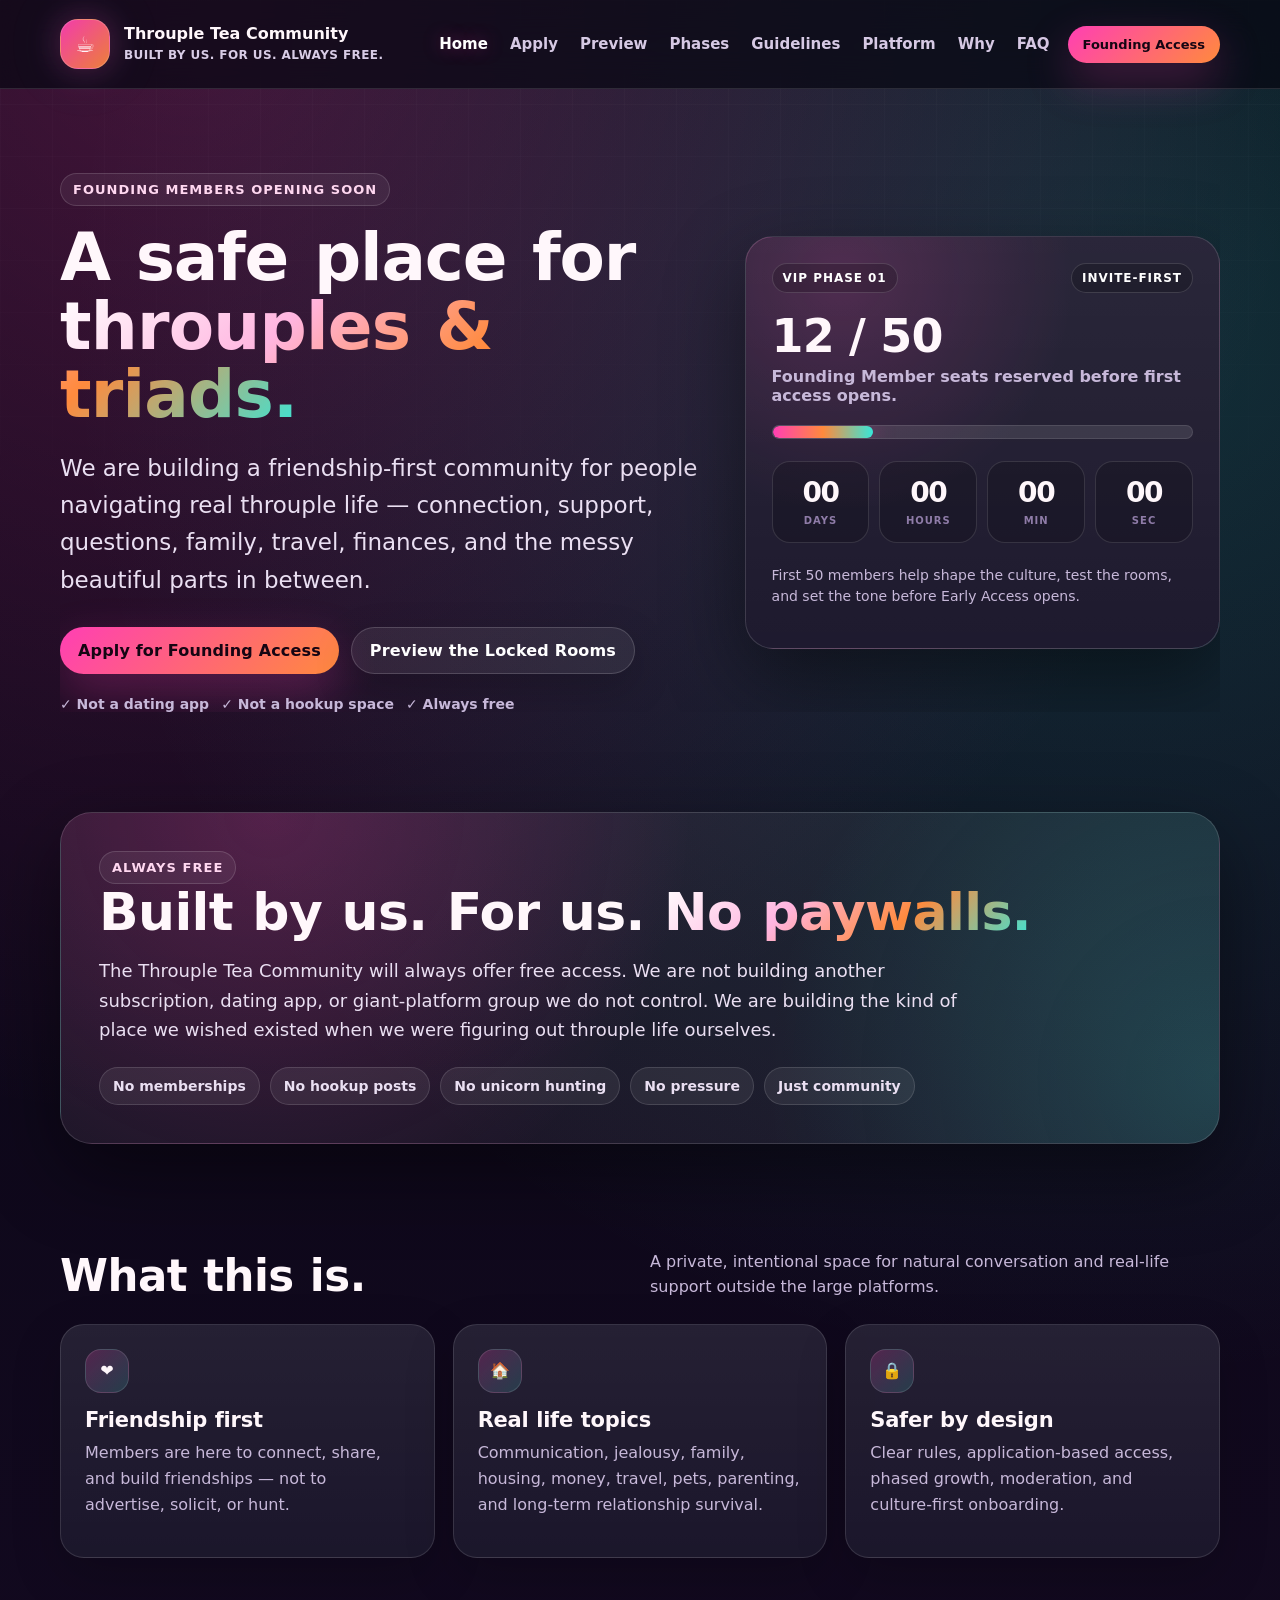
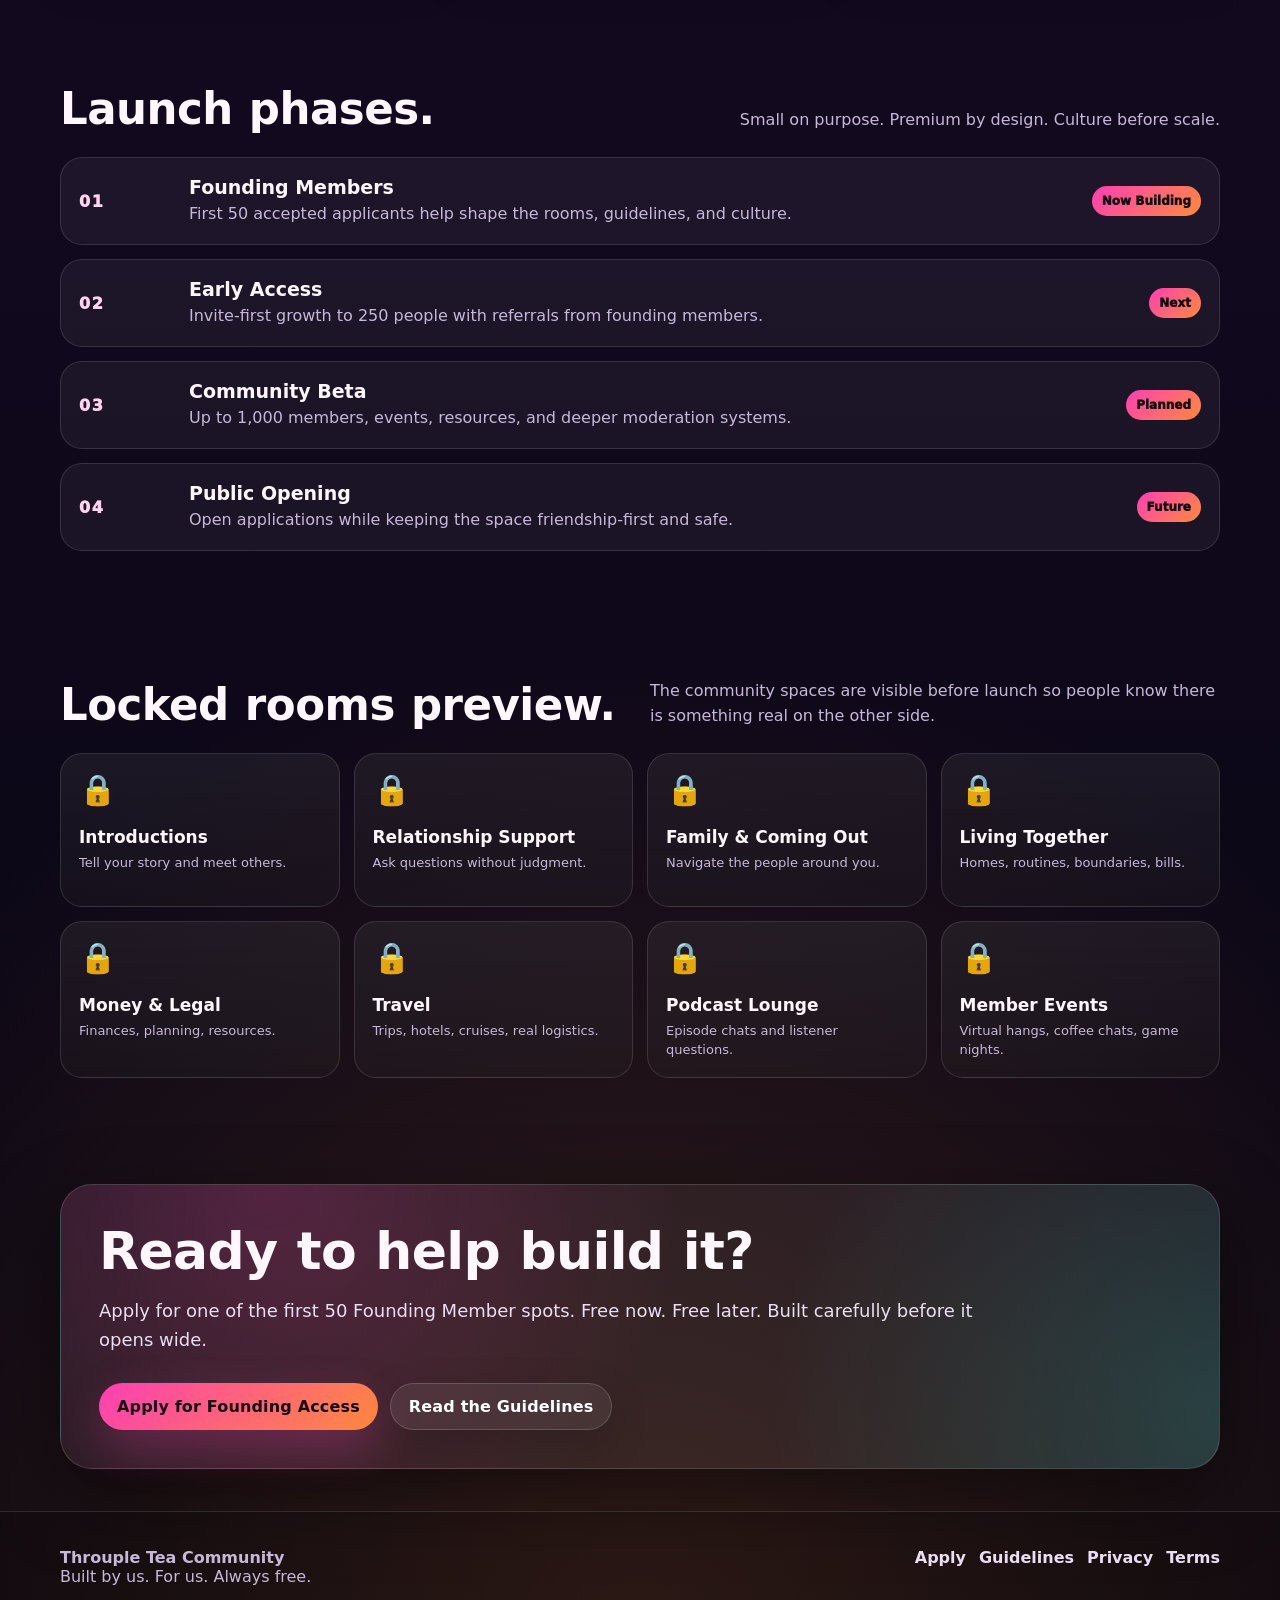
==== commit 4bccc148: "Add files via upload" ====
--- a/index.html
+++ b/index.html
@@ -37,7 +37,7 @@
   <div class="container hero-grid">
     <div>
       <span class="eyebrow">Founding Members opening soon</span>
-      <h1>A safe place for <span class="gradient-text">throuples & triads.</span></h1>
+      <h1>A safe place for<br><span class="gradient-text">throuples & triads.</span></h1>
       <p class="hero-lede">We are building a friendship-first community for people navigating real throuple life — connection, support, questions, family, travel, finances, and the messy beautiful parts in between.</p>
       <div class="hero-actions">
         <a class="btn primary" href="join.html">Apply for Founding Access</a>
--- a/assets/style.css
+++ b/assets/style.css
@@ -200,7 +200,7 @@
   margin:18px 0 20px;
   font-size:clamp(40px, 5.8vw, 74px);
   line-height:.96;
-  letter-spacing:-.055em;
+  letter-spacing:-.018em;
 }
 .gradient-text{
   background:linear-gradient(135deg, #fff, #ffb5e0 35%, #ff8a3d 65%, #38e6d8);
@@ -281,7 +281,7 @@
 .counter strong{
   font-size:46px;
   line-height:1;
-  letter-spacing:-.055em;
+  letter-spacing:-.018em;
 }
 .counter span{color:var(--muted);font-weight:750}
 .progress{
@@ -343,7 +343,7 @@
 .section-head h2{
   font-size:clamp(30px, 3.4vw, 46px);
   line-height:1.03;
-  letter-spacing:-.04em;
+  letter-spacing:-.015em;
   margin:0;
 }
 .section-head p{
@@ -402,7 +402,7 @@
 .statement h2{
   font-size:clamp(32px,4.2vw,52px);
   line-height:1.02;
-  letter-spacing:-.045em;
+  letter-spacing:-.018em;
   margin-bottom:16px;
 }
 .statement p{
@@ -657,3 +657,72 @@
     flex:0 0 auto;
   }
 }
+
+
+/* v3 title spacing fix across all pages */
+h1,
+.hero h1,
+.page-hero h1{
+  letter-spacing:-0.018em !important;
+  word-spacing:0.06em;
+  line-height:1.04 !important;
+  font-kerning:normal;
+  text-rendering:optimizeLegibility;
+  max-width:980px;
+}
+
+.hero h1{
+  font-size:clamp(38px, 5.35vw, 68px) !important;
+}
+
+.page-hero h1{
+  font-size:clamp(36px, 5vw, 62px) !important;
+}
+
+.section-head h2,
+.statement h2,
+.card h3{
+  letter-spacing:-0.012em !important;
+  word-spacing:0.035em;
+  line-height:1.08;
+}
+
+.gradient-text{
+  letter-spacing:-0.012em;
+  word-spacing:0.055em;
+}
+
+/* Header remains polished but easier to scan */
+.brand-text strong{
+  letter-spacing:0 !important;
+}
+.brand-text span{
+  letter-spacing:.035em;
+  text-transform:uppercase;
+  font-size:12px;
+}
+
+/* Keep very long headlines from visually crashing into the right side */
+.page-hero .container,
+.hero-grid > div{
+  min-width:0;
+}
+
+@media (min-width:1100px){
+  .hero h1{
+    font-size:66px !important;
+  }
+  .page-hero h1{
+    font-size:60px !important;
+  }
+}
+
+@media (max-width:760px){
+  h1,
+  .hero h1,
+  .page-hero h1{
+    letter-spacing:-0.01em !important;
+    word-spacing:0.04em;
+    line-height:1.08 !important;
+  }
+}
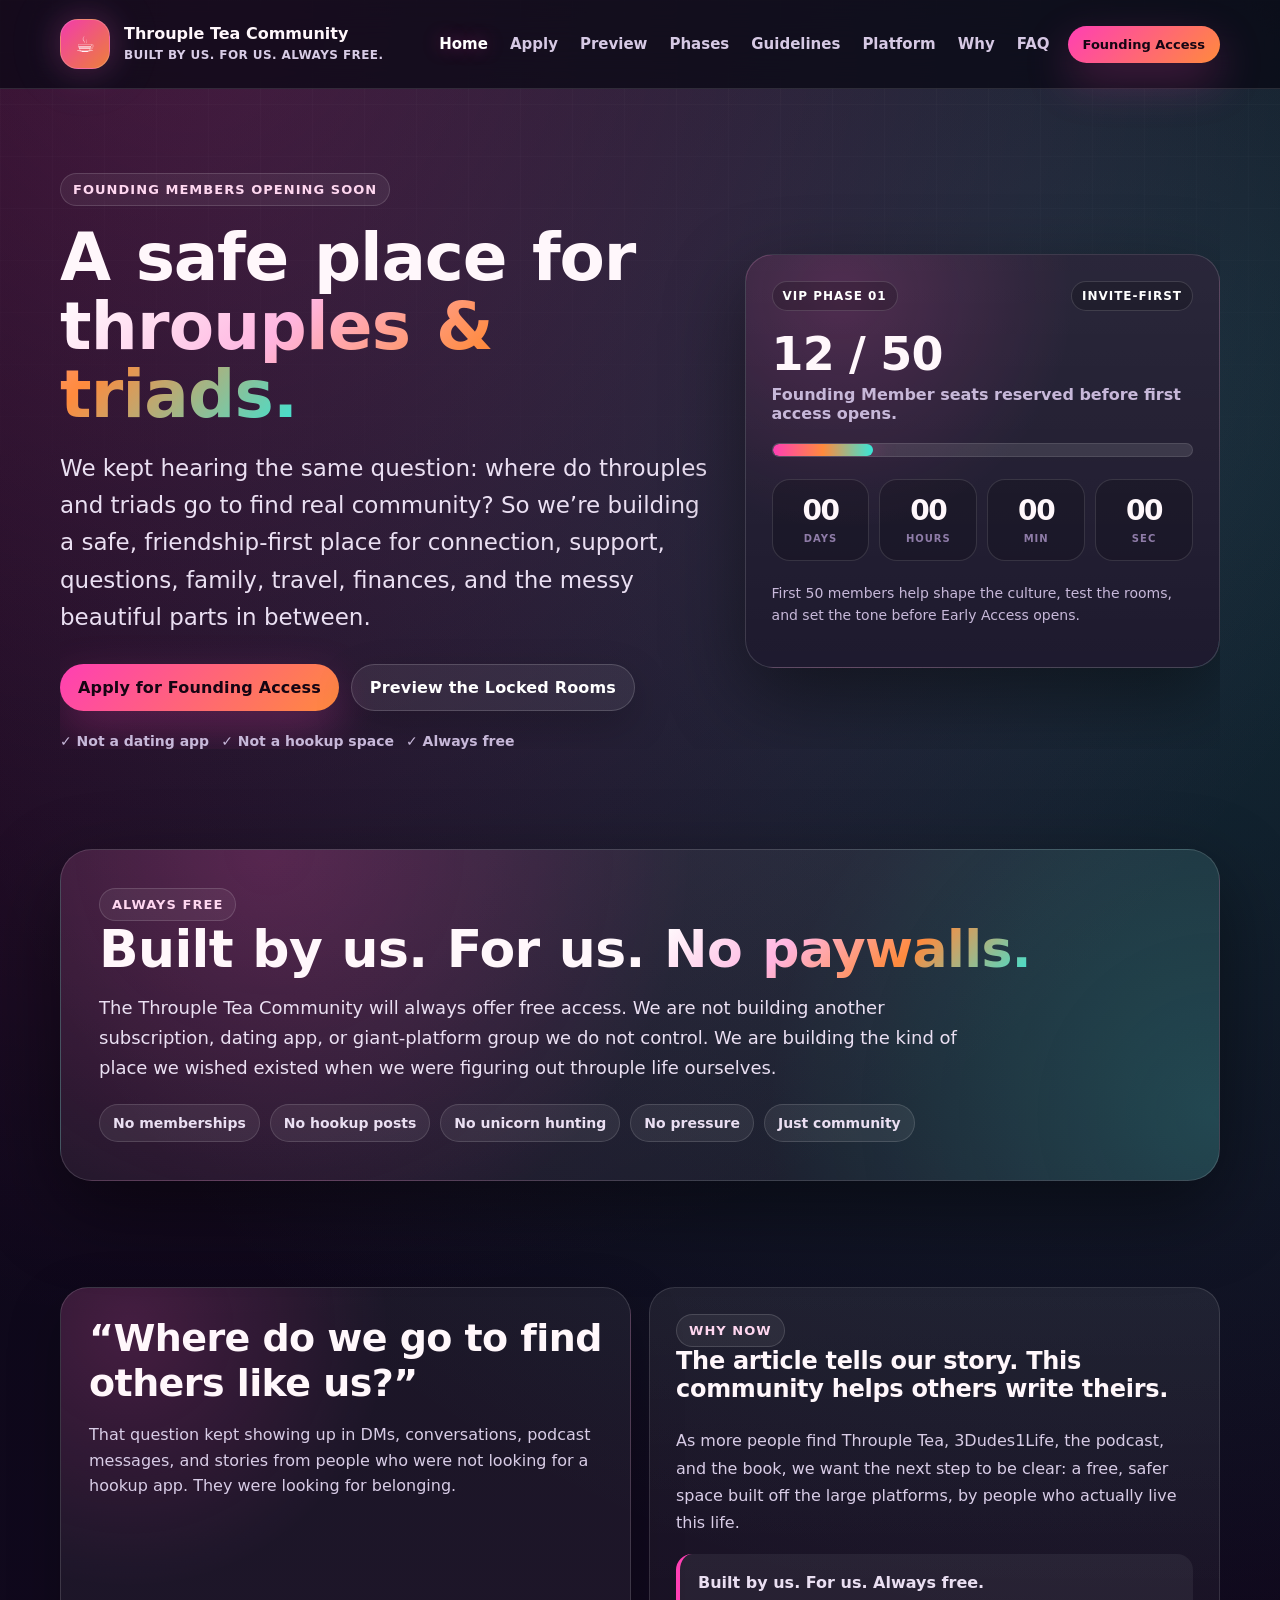
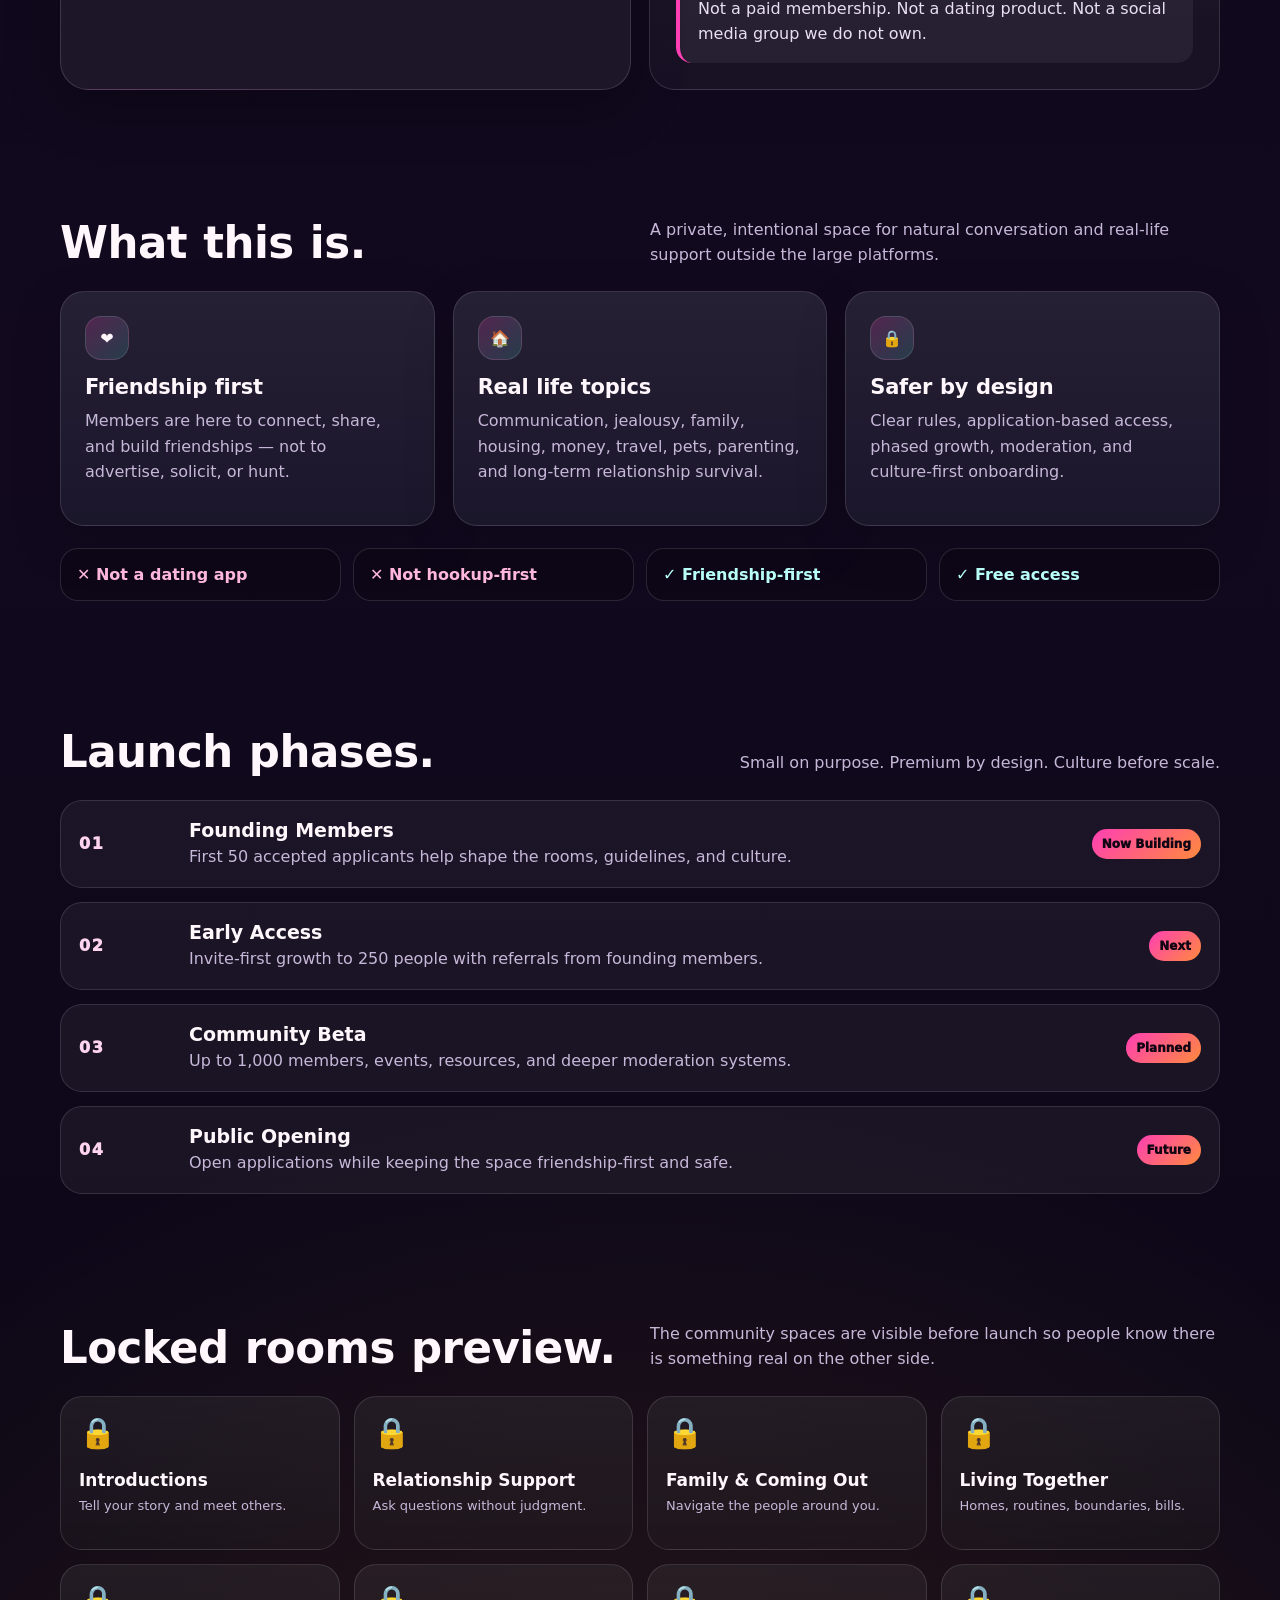
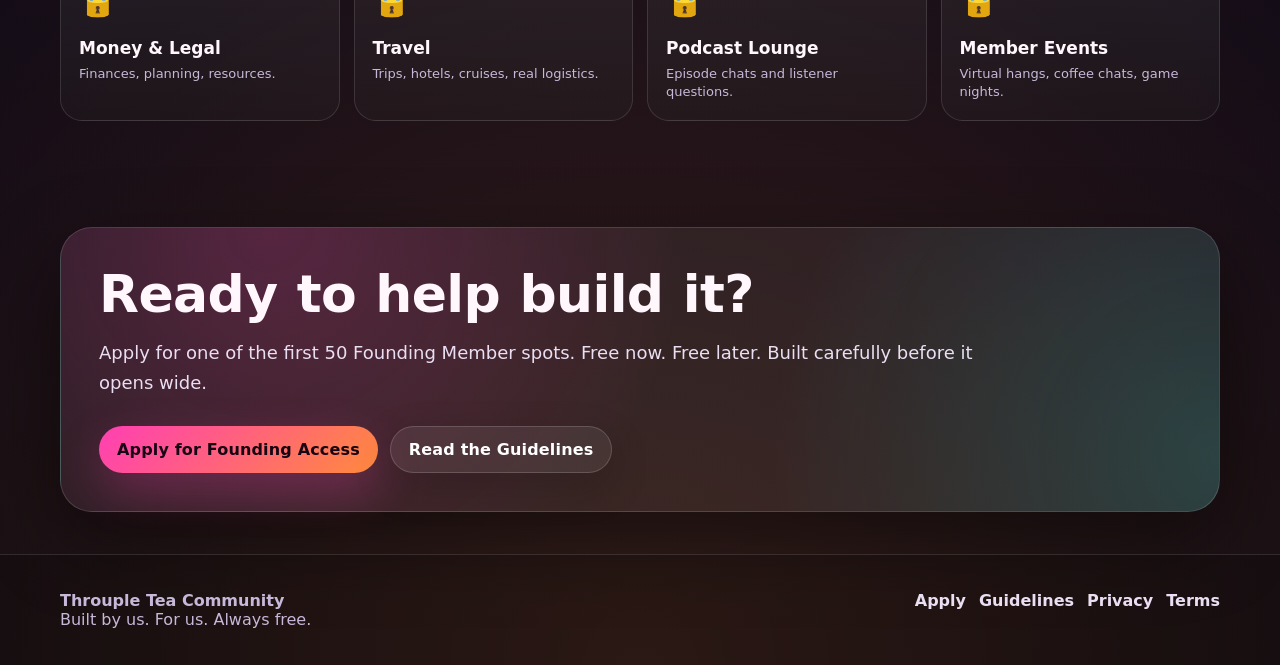
==== commit b97cb1cb: "Add files via upload" ====
--- a/index.html
+++ b/index.html
@@ -38,7 +38,7 @@
     <div>
       <span class="eyebrow">Founding Members opening soon</span>
       <h1>A safe place for<br><span class="gradient-text">throuples & triads.</span></h1>
-      <p class="hero-lede">We are building a friendship-first community for people navigating real throuple life — connection, support, questions, family, travel, finances, and the messy beautiful parts in between.</p>
+      <p class="hero-lede">We kept hearing the same question: where do throuples and triads go to find real community? So we’re building a safe, friendship-first place for connection, support, questions, family, travel, finances, and the messy beautiful parts in between.</p>
       <div class="hero-actions">
         <a class="btn primary" href="join.html">Apply for Founding Access</a>
         <a class="btn" href="locked.html">Preview the Locked Rooms</a>
@@ -87,6 +87,21 @@
 </section>
 
 <section class="section">
+  <div class="container grid-2">
+    <div class="origin-quote">
+      <blockquote>“Where do we go to find others like us?”</blockquote>
+      <p>That question kept showing up in DMs, conversations, podcast messages, and stories from people who were not looking for a hookup app. They were looking for belonging.</p>
+    </div>
+    <div class="story-card">
+      <span class="eyebrow">Why now</span>
+      <h3>The article tells our story. This community helps others write theirs.</h3>
+      <p>As more people find Throuple Tea, 3Dudes1Life, the podcast, and the book, we want the next step to be clear: a free, safer space built off the large platforms, by people who actually live this life.</p>
+      <div class="sync-note"><strong>Built by us. For us. Always free.</strong><br>Not a paid membership. Not a dating product. Not a social media group we do not own.</div>
+    </div>
+  </div>
+</section>
+
+<section class="section">
   <div class="container">
     <div class="section-head">
       <h2>What this is.</h2>
@@ -97,6 +112,13 @@
       <article class="card"><div class="icon">🏠</div><h3>Real life topics</h3><p>Communication, jealousy, family, housing, money, travel, pets, parenting, and long-term relationship survival.</p></article>
       <article class="card"><div class="icon">🔒</div><h3>Safer by design</h3><p>Clear rules, application-based access, phased growth, moderation, and culture-first onboarding.</p></article>
     </div>
+
+      <div class="truth-strip">
+        <div class="truth no">✕ Not a dating app</div>
+        <div class="truth no">✕ Not hookup-first</div>
+        <div class="truth yes">✓ Friendship-first</div>
+        <div class="truth yes">✓ Free access</div>
+      </div>
   </div>
 </section>
 
--- a/assets/style.css
+++ b/assets/style.css
@@ -726,3 +726,73 @@
     line-height:1.08 !important;
   }
 }
+
+
+/* LA Blade ready sync pass */
+.origin-quote{
+  border:1px solid rgba(255,255,255,.14);
+  border-radius:28px;
+  padding:28px;
+  background:
+    radial-gradient(circle at 12% 10%, rgba(255,63,180,.18), transparent 42%),
+    rgba(255,255,255,.055);
+  box-shadow:0 18px 54px rgba(0,0,0,.24);
+}
+.origin-quote blockquote{
+  margin:0;
+  font-size:clamp(24px,3vw,38px);
+  line-height:1.18;
+  letter-spacing:-.015em;
+  font-weight:900;
+  color:#fff7fb;
+}
+.origin-quote p{
+  margin:16px 0 0;
+  color:#d8cce6;
+  line-height:1.6;
+}
+.truth-strip{
+  display:grid;
+  grid-template-columns:repeat(4,1fr);
+  gap:12px;
+  margin-top:22px;
+}
+.truth{
+  border:1px solid rgba(255,255,255,.12);
+  border-radius:18px;
+  padding:16px;
+  background:rgba(0,0,0,.18);
+  color:#eadff2;
+  font-weight:850;
+}
+.truth.no{color:#ffb8dc}
+.truth.yes{color:#b8fff8}
+.story-card{
+  border:1px solid rgba(255,255,255,.12);
+  border-radius:26px;
+  padding:26px;
+  background:linear-gradient(180deg, rgba(255,255,255,.07), rgba(255,255,255,.035));
+}
+.story-card h3{
+  font-size:24px;
+  letter-spacing:-.012em;
+}
+.story-card p{
+  color:#d8cce6;
+  line-height:1.7;
+}
+.sync-note{
+  margin-top:18px;
+  padding:16px 18px;
+  border-left:4px solid var(--pink);
+  border-radius:16px;
+  background:rgba(255,255,255,.06);
+  color:#eadff2;
+  line-height:1.6;
+}
+@media (max-width:900px){
+  .truth-strip{grid-template-columns:repeat(2,1fr)}
+}
+@media (max-width:560px){
+  .truth-strip{grid-template-columns:1fr}
+}
